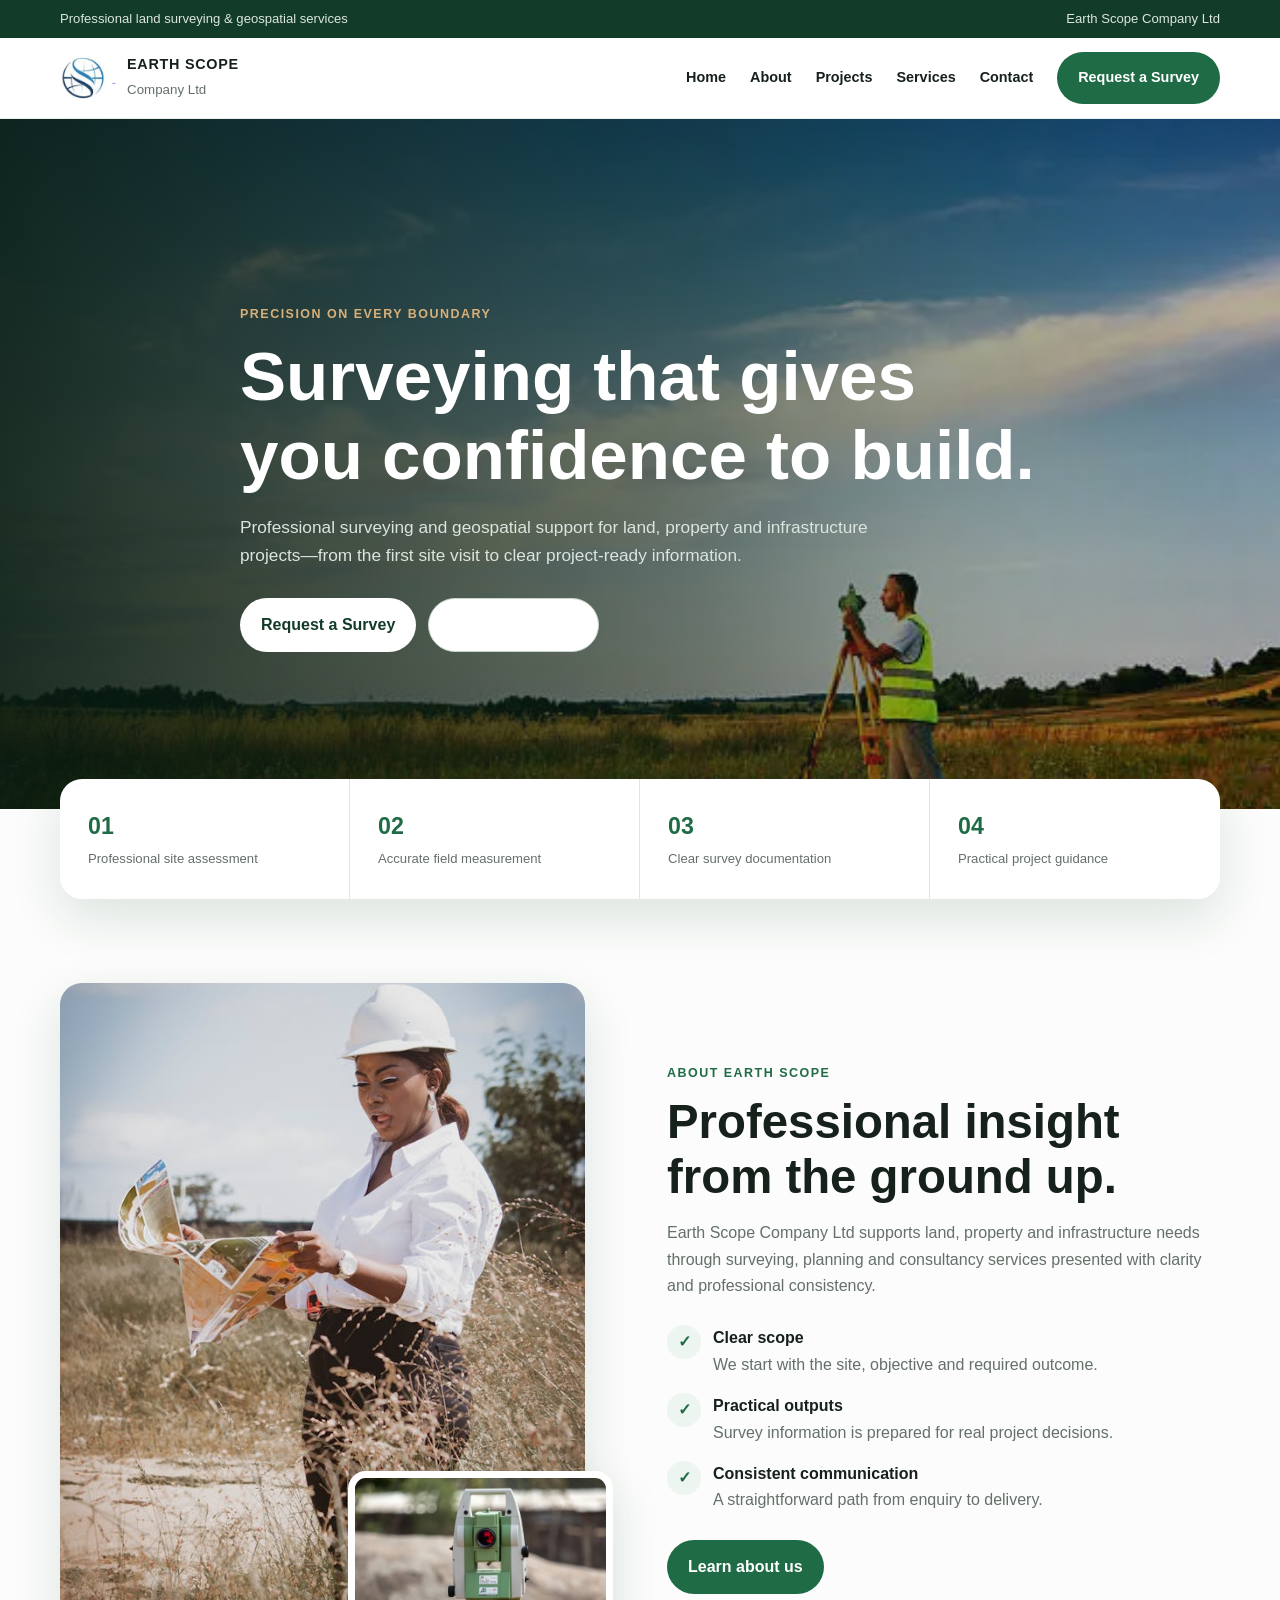
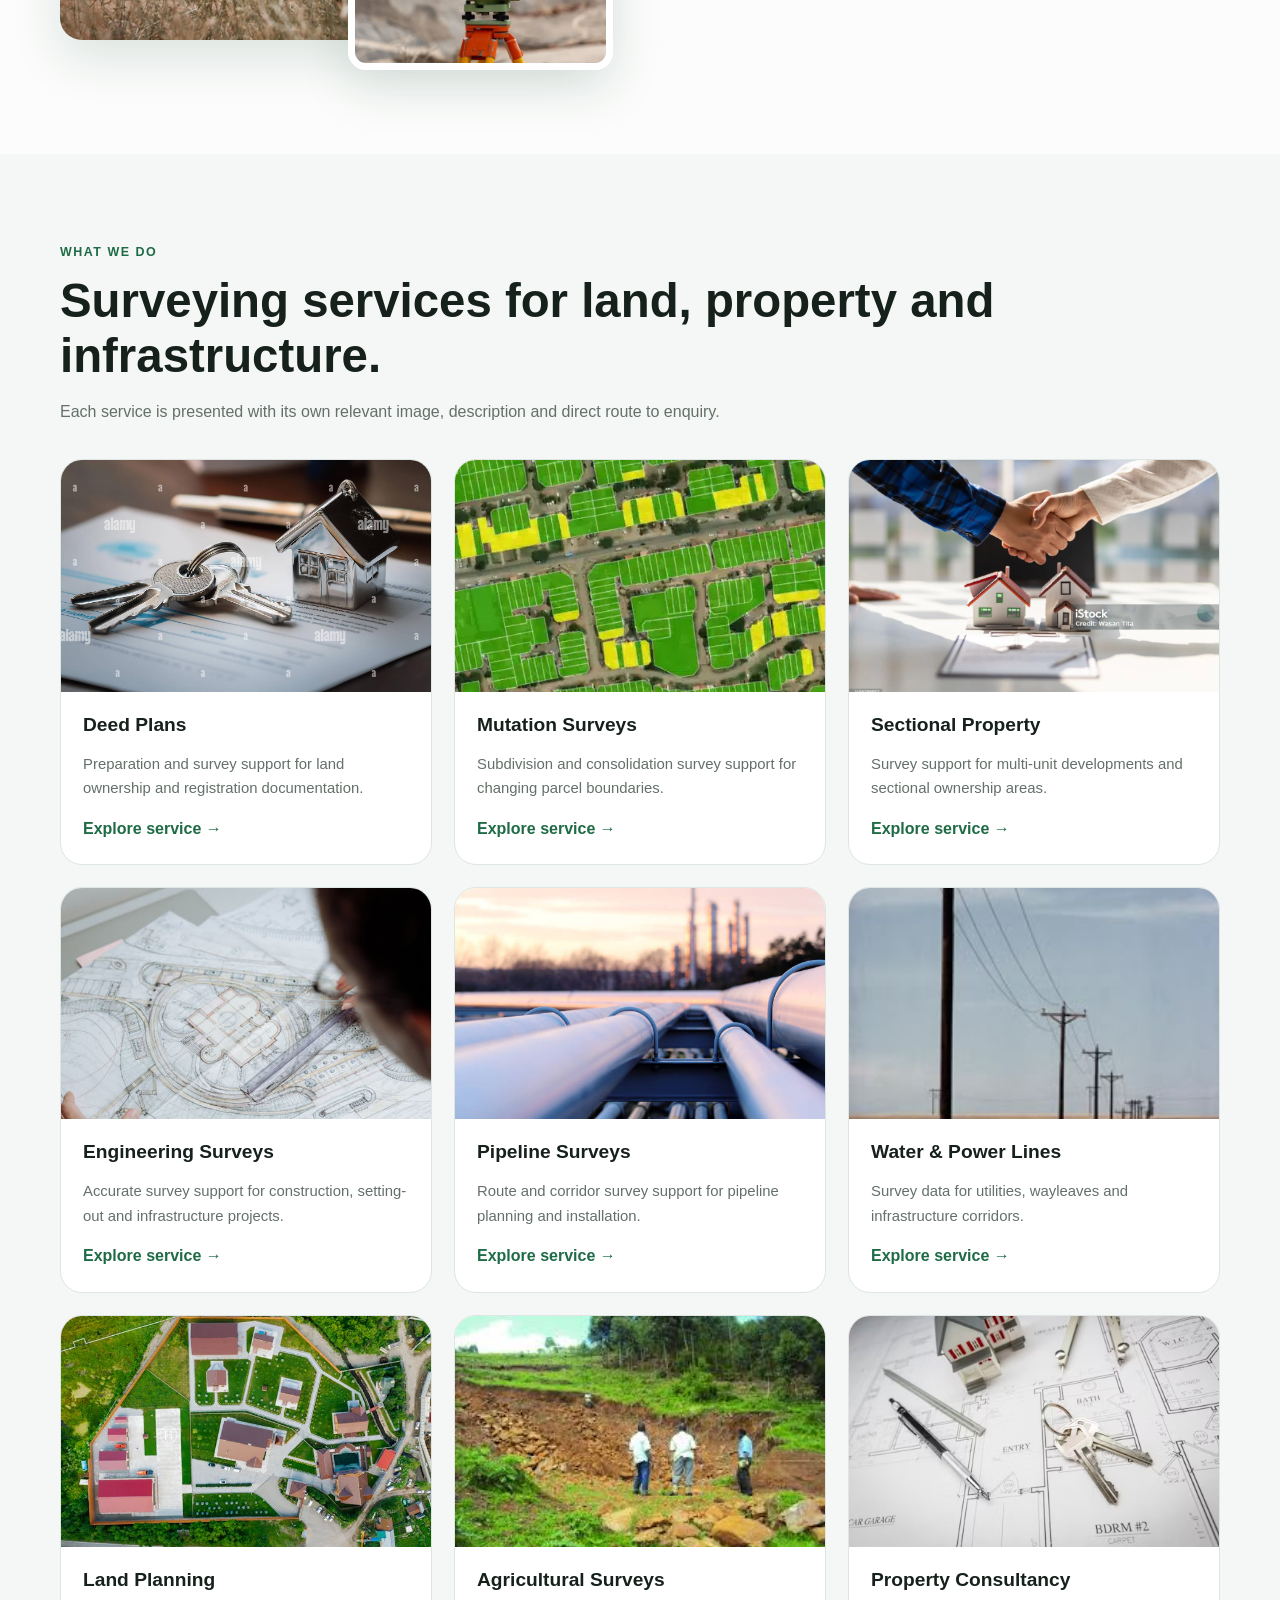
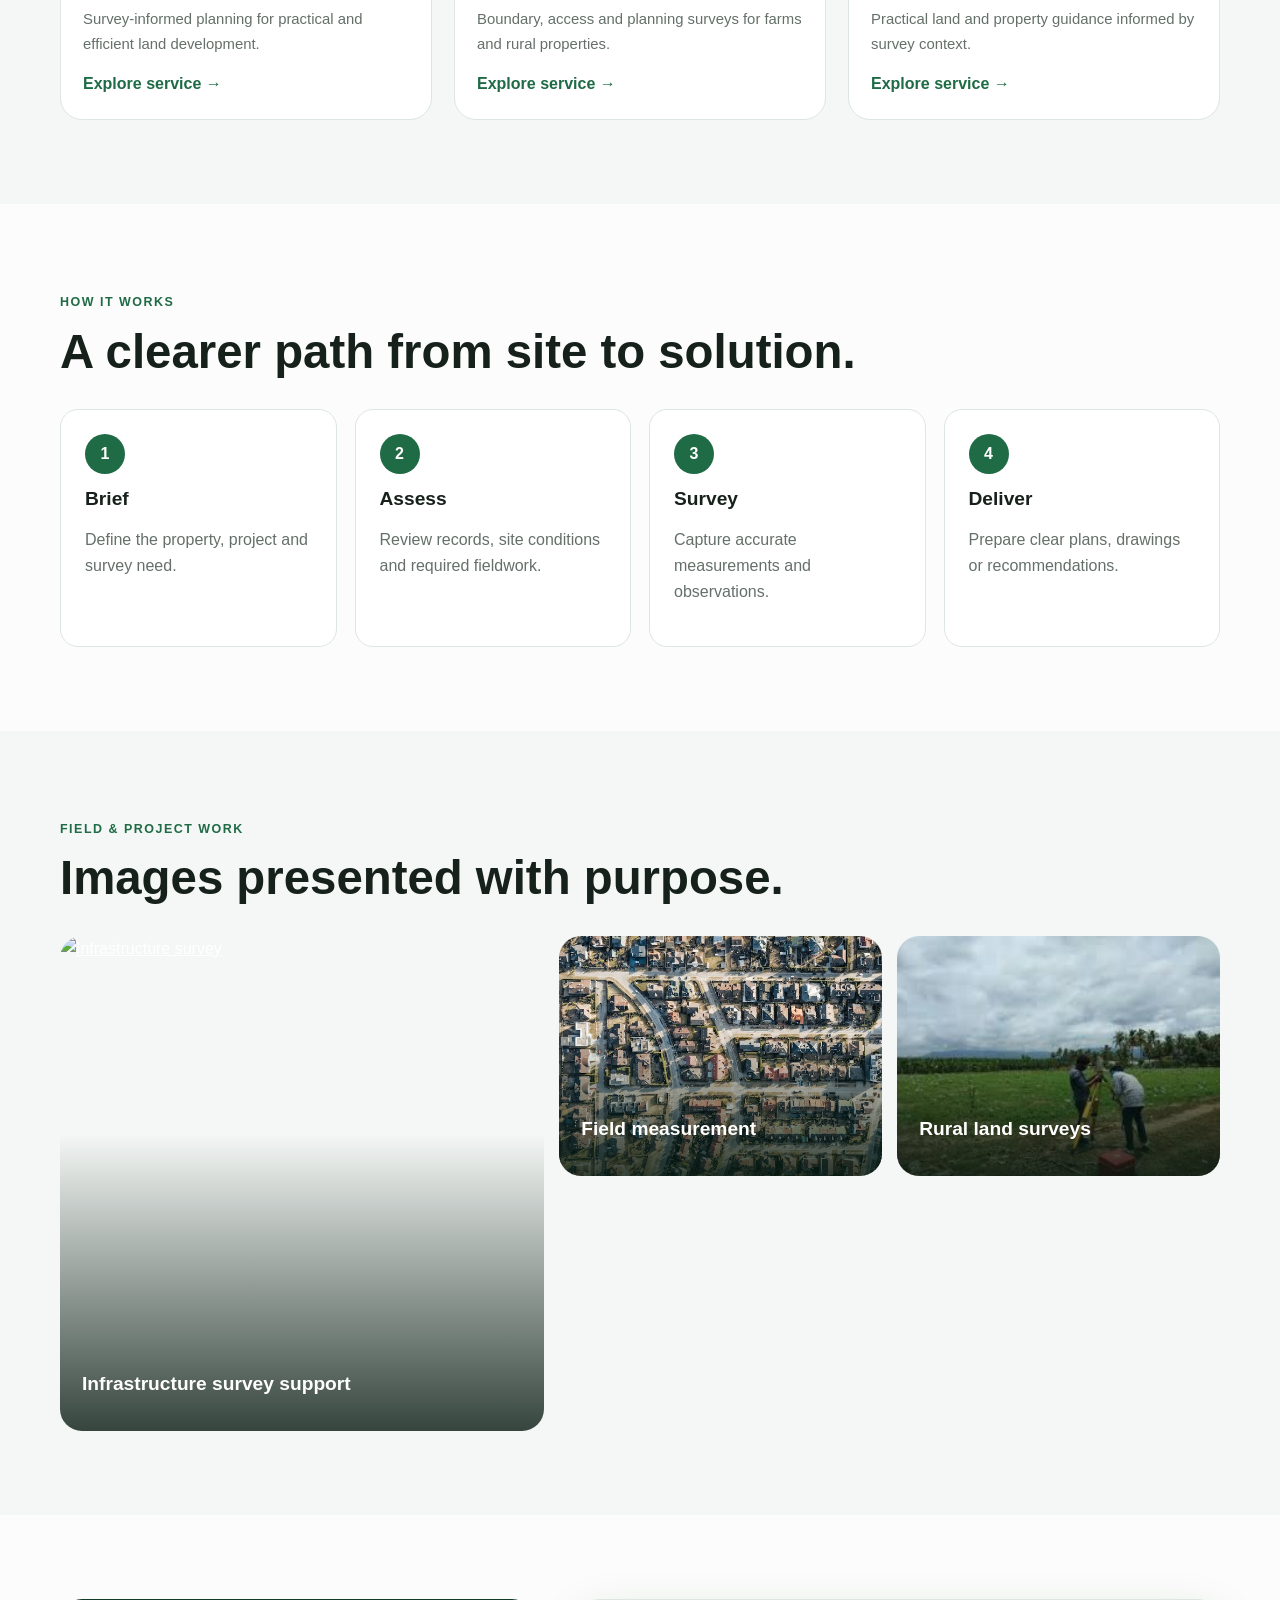
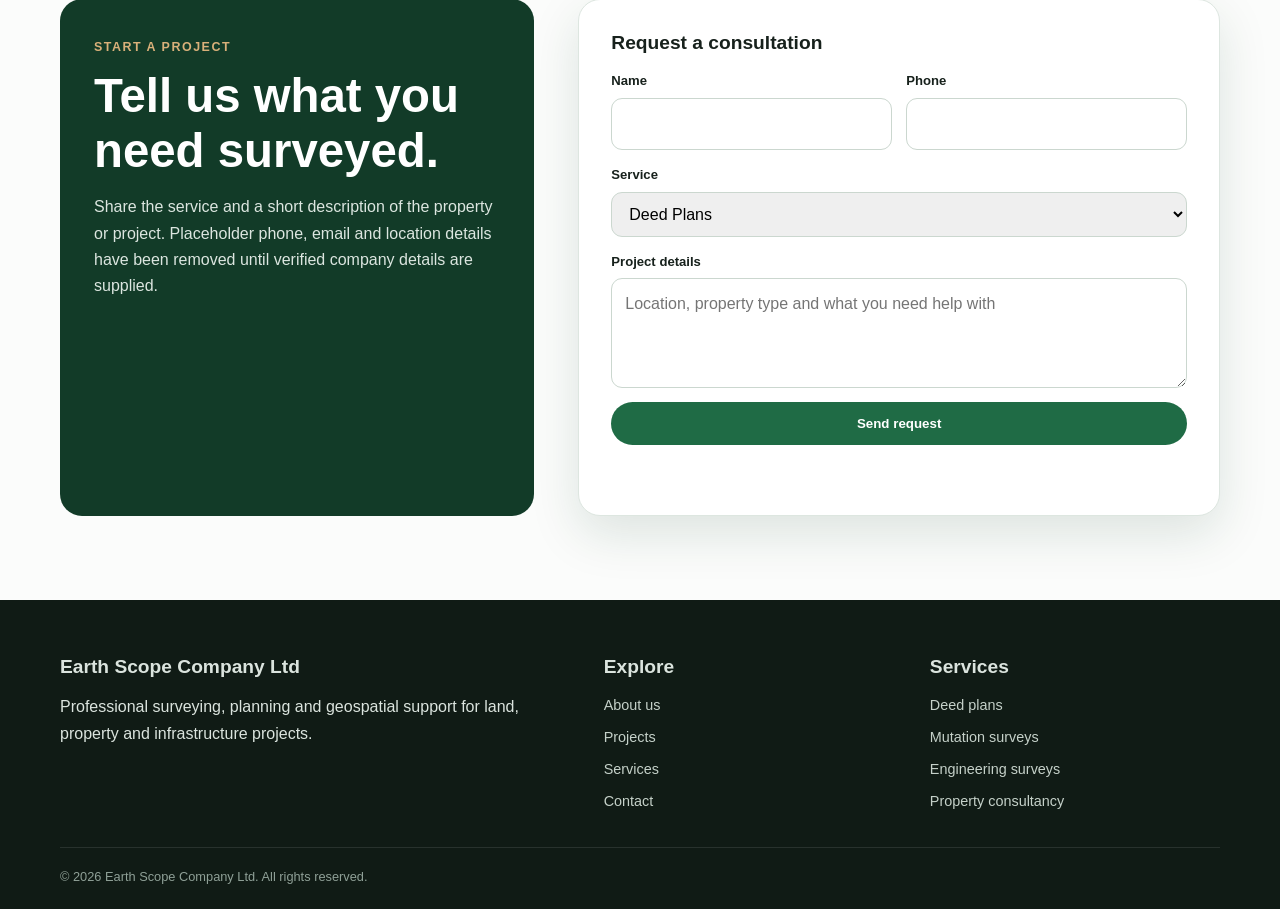
==== index.html @ acf62afa "feat: add professional Earth Scope homepage" ====
<!doctype html><html lang="en"><head><meta charset="utf-8"><meta name="viewport" content="width=device-width,initial-scale=1"><meta name="description" content="Earth Scope Company Ltd provides professional land surveying, engineering survey, planning and property consultancy services."><title>Earth Scope Company Ltd | Professional Surveying Services</title><link rel="stylesheet" href="styles.css"></head><body><div class="topbar"><div class="container"><span>Professional land surveying & geospatial services</span><span>Earth Scope Company Ltd</span></div></div><nav class="navbar"><div class="container nav-wrap"><a class="brand" href="index.html"><img src="Images/Screenshot from 2025-02-05 19-01-55.png" alt="Earth Scope Company Ltd logo"><span><strong>EARTH SCOPE</strong><small>Company Ltd</small></span></a><button class="menu-btn" aria-label="Open navigation">☰</button><div class="nav-links"><a href="index.html">Home</a><a href="about.html">About</a><a href="project.html">Projects</a><a href="#services">Services</a><a href="#contact">Contact</a><a class="btn btn-primary" href="#contact">Request a Survey</a></div></div></nav><header class="hero"><img src="Images/cool surv.webp" alt="Professional land surveying in the field"><div class="container hero-content"><span class="eyebrow" style="color:#d9b07a">Precision on every boundary</span><h1>Surveying that gives you confidence to build.</h1><p>Professional surveying and geospatial support for land, property and infrastructure projects—from the first site visit to clear project-ready information.</p><div class="hero-actions"><a class="btn btn-light" href="#contact">Request a Survey</a><a class="btn btn-outline" href="#services">Explore Services</a></div></div></header><div class="stats"><div class="container stats-grid"><div class="stat"><strong>01</strong><span>Professional site assessment</span></div><div class="stat"><strong>02</strong><span>Accurate field measurement</span></div><div class="stat"><strong>03</strong><span>Clear survey documentation</span></div><div class="stat"><strong>04</strong><span>Practical project guidance</span></div></div></div><section class="section"><div class="container grid-2"><div class="media-stack reveal"><img class="media-main" src="Images/surv.jpeg" alt="Survey work"><img class="media-inset" src="Images/beacon.webp" alt="Survey beacon"></div><div class="reveal"><span class="eyebrow">About Earth Scope</span><h2>Professional insight from the ground up.</h2><p class="muted">Earth Scope Company Ltd supports land, property and infrastructure needs through surveying, planning and consultancy services presented with clarity and professional consistency.</p><div class="feature-list"><div class="feature"><span class="mark">✓</span><div><strong>Clear scope</strong><br><span class="muted">We start with the site, objective and required outcome.</span></div></div><div class="feature"><span class="mark">✓</span><div><strong>Practical outputs</strong><br><span class="muted">Survey information is prepared for real project decisions.</span></div></div><div class="feature"><span class="mark">✓</span><div><strong>Consistent communication</strong><br><span class="muted">A straightforward path from enquiry to delivery.</span></div></div></div><a class="btn btn-primary" href="about.html">Learn about us</a></div></div></section><section id="services" class="section soft"><div class="container"><span class="eyebrow">What we do</span><h2>Surveying services for land, property and infrastructure.</h2><p class="muted">Each service is presented with its own relevant image, description and direct route to enquiry.</p><div class="cards" style="margin-top:34px"><article class="card reveal"><div class="card-media"><img loading="lazy" src="Images/close-up-depiction-of-ownership-and-control-featuring-elements-like-keys-property-deeds-and-ownership-documents-representing-authority-responsibili-2S3AX6K.jpg" alt="Deed Plans"></div><div class="card-body"><h3>Deed Plans</h3><p>Preparation and survey support for land ownership and registration documentation.</p><a class="card-link" href="deed.html">Explore service →</a></div></article><article class="card reveal"><div class="card-media"><img loading="lazy" src="Images/Mutation-Survey.webp" alt="Mutation Surveys"></div><div class="card-body"><h3>Mutation Surveys</h3><p>Subdivision and consolidation survey support for changing parcel boundaries.</p><a class="card-link" href="mut.html">Explore service →</a></div></article><article class="card reveal"><div class="card-media"><img loading="lazy" src="Images/prop.webp" alt="Sectional Property"></div><div class="card-body"><h3>Sectional Property</h3><p>Survey support for multi-unit developments and sectional ownership areas.</p><a class="card-link" href="sectionalprop.html">Explore service →</a></div></article><article class="card reveal"><div class="card-media"><img loading="lazy" src="Images/eng.jpeg" alt="Engineering Surveys"></div><div class="card-body"><h3>Engineering Surveys</h3><p>Accurate survey support for construction, setting-out and infrastructure projects.</p><a class="card-link" href="eng.html">Explore service →</a></div></article><article class="card reveal"><div class="card-media"><img loading="lazy" src="Images/pipe.jpg" alt="Pipeline Surveys"></div><div class="card-body"><h3>Pipeline Surveys</h3><p>Route and corridor survey support for pipeline planning and installation.</p><a class="card-link" href="pipe.html">Explore service →</a></div></article><article class="card reveal"><div class="card-media"><img loading="lazy" src="Images/powerline.jpg" alt="Water & Power Lines"></div><div class="card-body"><h3>Water & Power Lines</h3><p>Survey data for utilities, wayleaves and infrastructure corridors.</p><a class="card-link" href="waterpower.html">Explore service →</a></div></article><article class="card reveal"><div class="card-media"><img loading="lazy" src="Images/pexels-photo-8319061.jpeg" alt="Land Planning"></div><div class="card-body"><h3>Land Planning</h3><p>Survey-informed planning for practical and efficient land development.</p><a class="card-link" href="landplan.html">Explore service →</a></div></article><article class="card reveal"><div class="card-media"><img loading="lazy" src="Images/agri.jpeg" alt="Agricultural Surveys"></div><div class="card-body"><h3>Agricultural Surveys</h3><p>Boundary, access and planning surveys for farms and rural properties.</p><a class="card-link" href="agri.html">Explore service →</a></div></article><article class="card reveal"><div class="card-media"><img loading="lazy" src="Images/property.avif" alt="Property Consultancy"></div><div class="card-body"><h3>Property Consultancy</h3><p>Practical land and property guidance informed by survey context.</p><a class="card-link" href="landconsult.html">Explore service →</a></div></article></div></div></section><section class="section"><div class="container"><span class="eyebrow">How it works</span><h2>A clearer path from site to solution.</h2><div class="process" style="margin-top:30px"><div><span>1</span><h3>Brief</h3><p class="muted">Define the property, project and survey need.</p></div><div><span>2</span><h3>Assess</h3><p class="muted">Review records, site conditions and required fieldwork.</p></div><div><span>3</span><h3>Survey</h3><p class="muted">Capture accurate measurements and observations.</p></div><div><span>4</span><h3>Deliver</h3><p class="muted">Prepare clear plans, drawings or recommendations.</p></div></div></div></section><section class="section soft"><div class="container"><span class="eyebrow">Field & project work</span><h2>Images presented with purpose.</h2><div class="gallery-grid" style="margin-top:30px"><a class="gallery-tile" href="project.html"><img loading="lazy" src="Images/pexels-tomfisk-2464069.jpg" alt="Infrastructure survey"><div class="gallery-caption"><h3>Infrastructure survey support</h3></div></a><a class="gallery-tile" href="project.html"><img loading="lazy" src="Images/pexels-photo-7937294.jpeg" alt="Survey equipment"><div class="gallery-caption"><h3>Field measurement</h3></div></a><a class="gallery-tile" href="project.html"><img loading="lazy" src="Images/agri 3.jpeg" alt="Agricultural land"><div class="gallery-caption"><h3>Rural land surveys</h3></div></a></div></div></section><section id="contact" class="section"><div class="container contact-grid"><div class="contact-panel reveal"><span class="eyebrow" style="color:#d9b07a">Start a project</span><h2>Tell us what you need surveyed.</h2><p>Share the service and a short description of the property or project. Placeholder phone, email and location details have been removed until verified company details are supplied.</p></div><form id="quote-form" class="contact-form reveal"><h3>Request a consultation</h3><div class="form-grid"><div class="field"><label>Name</label><input required></div><div class="field"><label>Phone</label><input required></div><div class="field full"><label>Service</label><select><option>Deed Plans</option><option>Mutation Surveys</option><option>Sectional Property</option><option>Engineering Surveys</option><option>Pipeline Surveys</option><option>Water & Power Lines</option><option>Land Planning</option><option>Agricultural Surveys</option><option>Property Consultancy</option></select></div><div class="field full"><label>Project details</label><textarea placeholder="Location, property type and what you need help with"></textarea></div><div class="field full"><button class="btn btn-primary">Send request</button><p id="form-message" class="muted"></p></div></div></form></div></section><footer><div class="container"><div class="footer-grid"><div><h3>Earth Scope Company Ltd</h3><p>Professional surveying, planning and geospatial support for land, property and infrastructure projects.</p></div><div><h3>Explore</h3><div class="footer-links"><a href="about.html">About us</a><a href="project.html">Projects</a><a href="#services">Services</a><a href="#contact">Contact</a></div></div><div><h3>Services</h3><div class="footer-links"><a href="deed.html">Deed plans</a><a href="mut.html">Mutation surveys</a><a href="eng.html">Engineering surveys</a><a href="landconsult.html">Property consultancy</a></div></div></div><div class="footer-bottom">© 2026 Earth Scope Company Ltd. All rights reserved.</div></div></footer><script src="script.js"></script></body></html>
---- styles.css ----
:root{--ink:#17211c;--muted:#647069;--green:#1f6b45;--dark:#123b28;--soft:#edf5f0;--earth:#b7773d;--line:#dde6e0;--white:#fff;--shadow:0 18px 50px rgba(18,59,40,.13);--radius:22px}*{box-sizing:border-box}html{scroll-behavior:smooth}body{margin:0;font-family:Arial,Helvetica,sans-serif;color:var(--ink);background:#fbfcfb;line-height:1.65}img{max-width:100%;display:block}a{color:inherit}.container{width:min(1160px,92%);margin:auto}.section{padding:84px 0}.soft{background:#f4f7f5}.eyebrow{display:inline-block;color:var(--green);font-size:.78rem;font-weight:800;letter-spacing:.12em;text-transform:uppercase;margin-bottom:12px}h1,h2,h3{line-height:1.15;margin:0 0 16px}h1{font-size:clamp(2.8rem,5.4vw,5.2rem)}h2{font-size:clamp(2rem,3.7vw,3.5rem)}h3{font-size:1.2rem}.muted{color:var(--muted)}.topbar{background:var(--dark);color:#dbe7df;font-size:.82rem}.topbar .container{display:flex;justify-content:space-between;padding:8px 0}.navbar{position:sticky;top:0;z-index:20;background:rgba(255,255,255,.96);backdrop-filter:blur(10px);border-bottom:1px solid rgba(31,107,69,.1)}.nav-wrap{min-height:80px;display:flex;align-items:center;justify-content:space-between;gap:20px}.brand{display:flex;align-items:center;gap:11px;text-decoration:none}.brand img{width:56px;height:56px;border-radius:50%;object-fit:cover}.brand strong{display:block;font-size:.9rem;letter-spacing:.05em}.brand small{color:var(--muted)}.nav-links{display:flex;align-items:center;gap:24px}.nav-links a{text-decoration:none;font-weight:700;font-size:.9rem}.nav-links a:hover{color:var(--green)}.menu-btn{display:none;border:0;background:none;font-size:1.5rem}.btn{display:inline-flex;align-items:center;justify-content:center;border-radius:999px;padding:13px 20px;text-decoration:none;font-weight:800;border:1px solid transparent}.btn-primary{background:var(--green);color:#fff}.btn-light{background:#fff;color:var(--dark)}.btn-outline{border-color:#c8d5cd;background:#fff}.hero{min-height:690px;position:relative;display:grid;align-items:end;color:#fff;overflow:hidden}.hero>img{position:absolute;inset:0;width:100%;height:100%;object-fit:cover}.hero:after{content:"";position:absolute;inset:0;background:linear-gradient(90deg,rgba(7,28,18,.9),rgba(7,28,18,.56) 55%,rgba(7,28,18,.15))}.hero-content{position:relative;z-index:2;padding:105px 0 80px;max-width:800px}.hero p{font-size:1.08rem;color:#dbe5df;max-width:650px}.hero-actions{display:flex;gap:12px;flex-wrap:wrap;margin-top:28px}.stats{margin-top:-30px;position:relative;z-index:3}.stats-grid{display:grid;grid-template-columns:repeat(4,1fr);background:#fff;border-radius:var(--radius);box-shadow:var(--shadow);overflow:hidden}.stat{padding:28px;border-right:1px solid var(--line)}.stat:last-child{border:0}.stat strong{display:block;font-size:1.45rem;color:var(--green)}.stat span{font-size:.82rem;color:var(--muted)}.grid-2{display:grid;grid-template-columns:1fr 1fr;gap:54px;align-items:center}.media-stack{position:relative;padding:0 28px 30px 0}.media-main{width:100%;aspect-ratio:4/5;object-fit:cover;border-radius:var(--radius);box-shadow:var(--shadow)}.media-inset{position:absolute;right:0;bottom:0;width:48%;aspect-ratio:4/3;object-fit:cover;border:7px solid #fff;border-radius:18px;box-shadow:var(--shadow)}.feature-list{display:grid;gap:15px;margin:26px 0}.feature{display:flex;gap:12px}.mark{width:34px;height:34px;border-radius:50%;display:grid;place-items:center;background:var(--soft);color:var(--green);font-weight:900;flex:0 0 auto}.cards{display:grid;grid-template-columns:repeat(3,1fr);gap:22px}.card{background:#fff;border:1px solid var(--line);border-radius:var(--radius);overflow:hidden;transition:.25s}.card:hover{transform:translateY(-6px);box-shadow:var(--shadow)}.card-media{overflow:hidden}.card-media img{width:100%;aspect-ratio:16/10;object-fit:cover;transition:.45s}.card:hover img{transform:scale(1.04)}.card-body{padding:22px}.card-body p{color:var(--muted);font-size:.93rem}.card-link{color:var(--green);font-weight:800;text-decoration:none}.process{display:grid;grid-template-columns:repeat(4,1fr);gap:18px}.process>div{padding:24px;border:1px solid var(--line);border-radius:18px;background:#fff}.process span{width:40px;height:40px;border-radius:50%;display:grid;place-items:center;background:var(--green);color:white;font-weight:800;margin-bottom:14px}.gallery-grid{display:grid;grid-template-columns:1.2fr .8fr .8fr;grid-auto-rows:240px;gap:15px}.gallery-tile{position:relative;overflow:hidden;border-radius:var(--radius);color:white}.gallery-tile:first-child{grid-row:span 2}.gallery-tile img{width:100%;height:100%;object-fit:cover;transition:.45s}.gallery-tile:hover img{transform:scale(1.05)}.gallery-tile:after{content:"";position:absolute;inset:0;background:linear-gradient(0deg,rgba(6,25,16,.8),transparent 60%)}.gallery-caption{position:absolute;z-index:2;left:22px;bottom:20px;right:20px}.cta{background:linear-gradient(120deg,var(--dark),var(--green));color:#fff;border-radius:28px;padding:44px;display:flex;justify-content:space-between;align-items:center;gap:26px}.page-hero{padding:100px 0 75px;background:linear-gradient(120deg,var(--dark),var(--green));color:#fff}.page-hero p{max-width:700px;color:#dbe6df}.service-layout{display:grid;grid-template-columns:1fr 1fr;gap:50px;align-items:center}.service-layout img{width:100%;aspect-ratio:4/3;object-fit:cover;border-radius:var(--radius);box-shadow:var(--shadow)}.pills{display:flex;flex-wrap:wrap;gap:9px;margin:22px 0}.pill{background:var(--soft);color:var(--dark);padding:8px 12px;border-radius:999px;font-size:.8rem;font-weight:800}.details{display:grid;grid-template-columns:repeat(3,1fr);gap:18px}.detail{padding:24px;background:#fff;border:1px solid var(--line);border-radius:18px}.projects{display:grid;grid-template-columns:repeat(3,1fr);gap:22px}.contact-grid{display:grid;grid-template-columns:.85fr 1.15fr;gap:44px}.contact-panel{background:var(--dark);color:#fff;padding:34px;border-radius:var(--radius)}.contact-panel p{color:#dce6e0}.contact-form{background:#fff;padding:32px;border:1px solid var(--line);border-radius:var(--radius);box-shadow:var(--shadow)}.form-grid{display:grid;grid-template-columns:1fr 1fr;gap:14px}.field{display:grid;gap:6px}.field.full{grid-column:1/-1}.field label{font-size:.82rem;font-weight:800}.field input,.field select,.field textarea{padding:12px 13px;border:1px solid #cbd7cf;border-radius:11px;font:inherit}.field textarea{min-height:110px}footer{background:#101b15;color:#dbe4de;padding:56px 0 22px}.footer-grid{display:grid;grid-template-columns:1.4fr .8fr .8fr;gap:36px}.footer-links{display:grid;gap:8px}.footer-links a{text-decoration:none;color:#c5d1c9;font-size:.9rem}.footer-bottom{border-top:1px solid rgba(255,255,255,.1);margin-top:34px;padding-top:18px;font-size:.8rem;color:#8fa097}.reveal{opacity:0;transform:translateY(18px);transition:.55s}.reveal.visible{opacity:1;transform:none}@media(max-width:920px){.nav-links{display:none;position:absolute;top:80px;left:4%;right:4%;background:#fff;padding:22px;border-radius:18px;box-shadow:var(--shadow);flex-direction:column;align-items:flex-start}.nav-links.open{display:flex}.menu-btn{display:block}.grid-2,.service-layout,.contact-grid{grid-template-columns:1fr}.cards,.projects{grid-template-columns:repeat(2,1fr)}.process{grid-template-columns:repeat(2,1fr)}.stats-grid{grid-template-columns:repeat(2,1fr)}.gallery-grid{grid-template-columns:1fr 1fr}.gallery-tile:first-child{grid-row:auto;grid-column:span 2}.details{grid-template-columns:1fr 1fr}}@media(max-width:620px){.topbar{display:none}.section{padding:64px 0}.hero{min-height:610px}.hero-content{padding:78px 0 58px}.stats{margin-top:0}.stats-grid,.cards,.projects,.process,.details,.footer-grid,.form-grid{grid-template-columns:1fr}.gallery-grid{grid-template-columns:1fr;grid-auto-rows:220px}.gallery-tile:first-child{grid-column:auto}.cta{padding:30px;flex-direction:column;align-items:flex-start}.brand small{display:none}.field.full{grid-column:auto}}
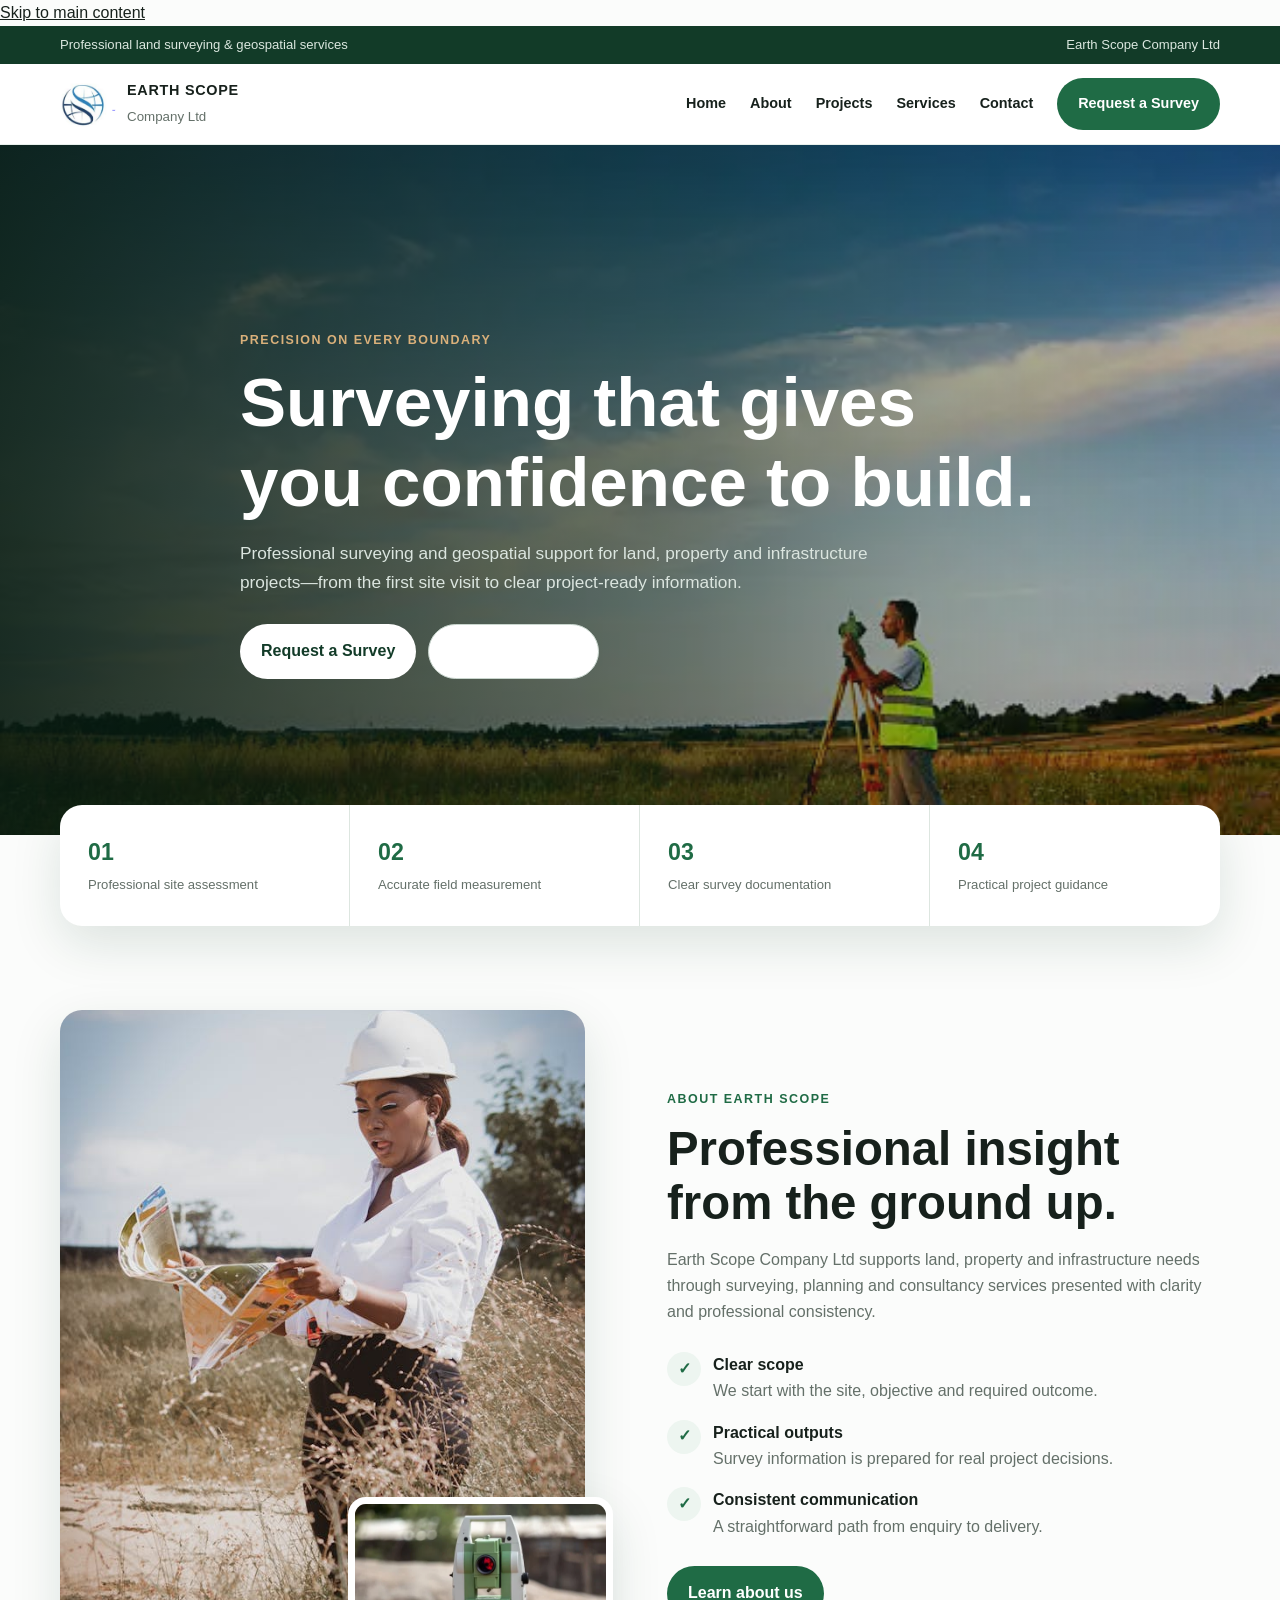
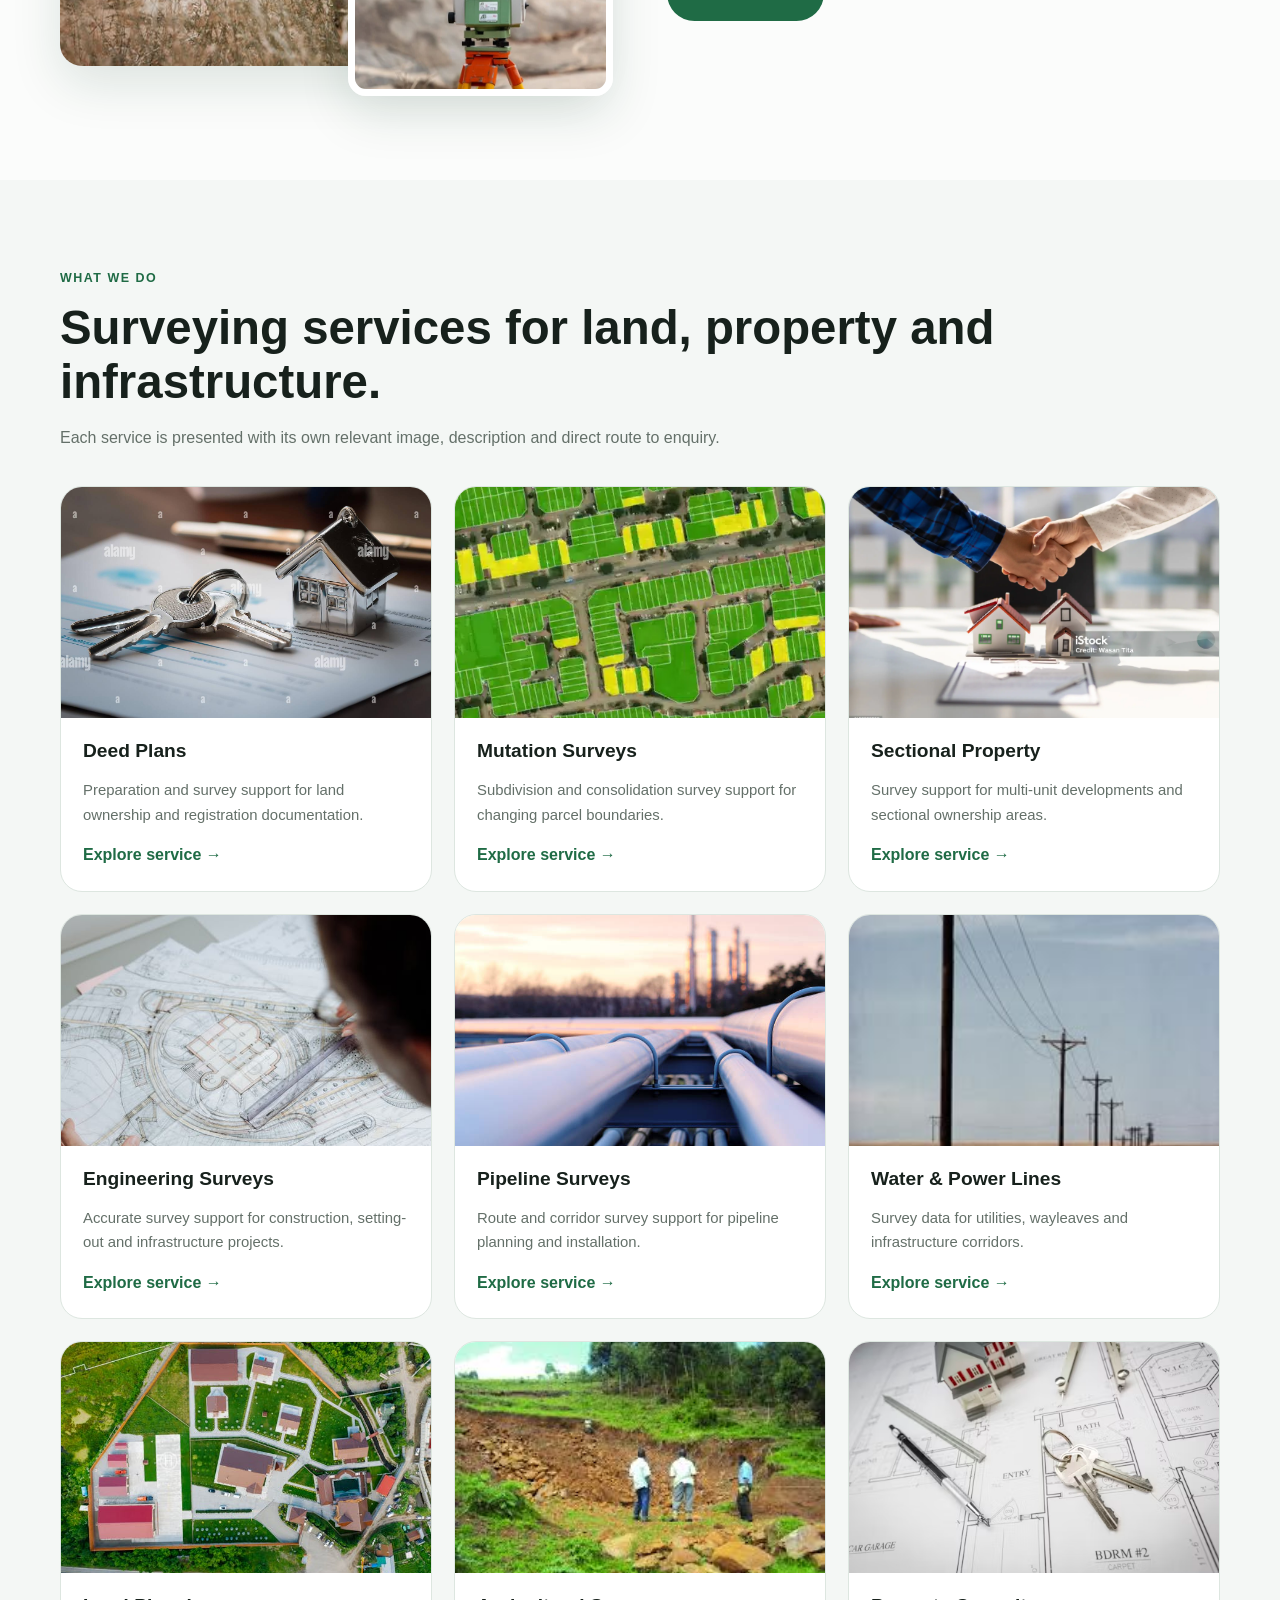
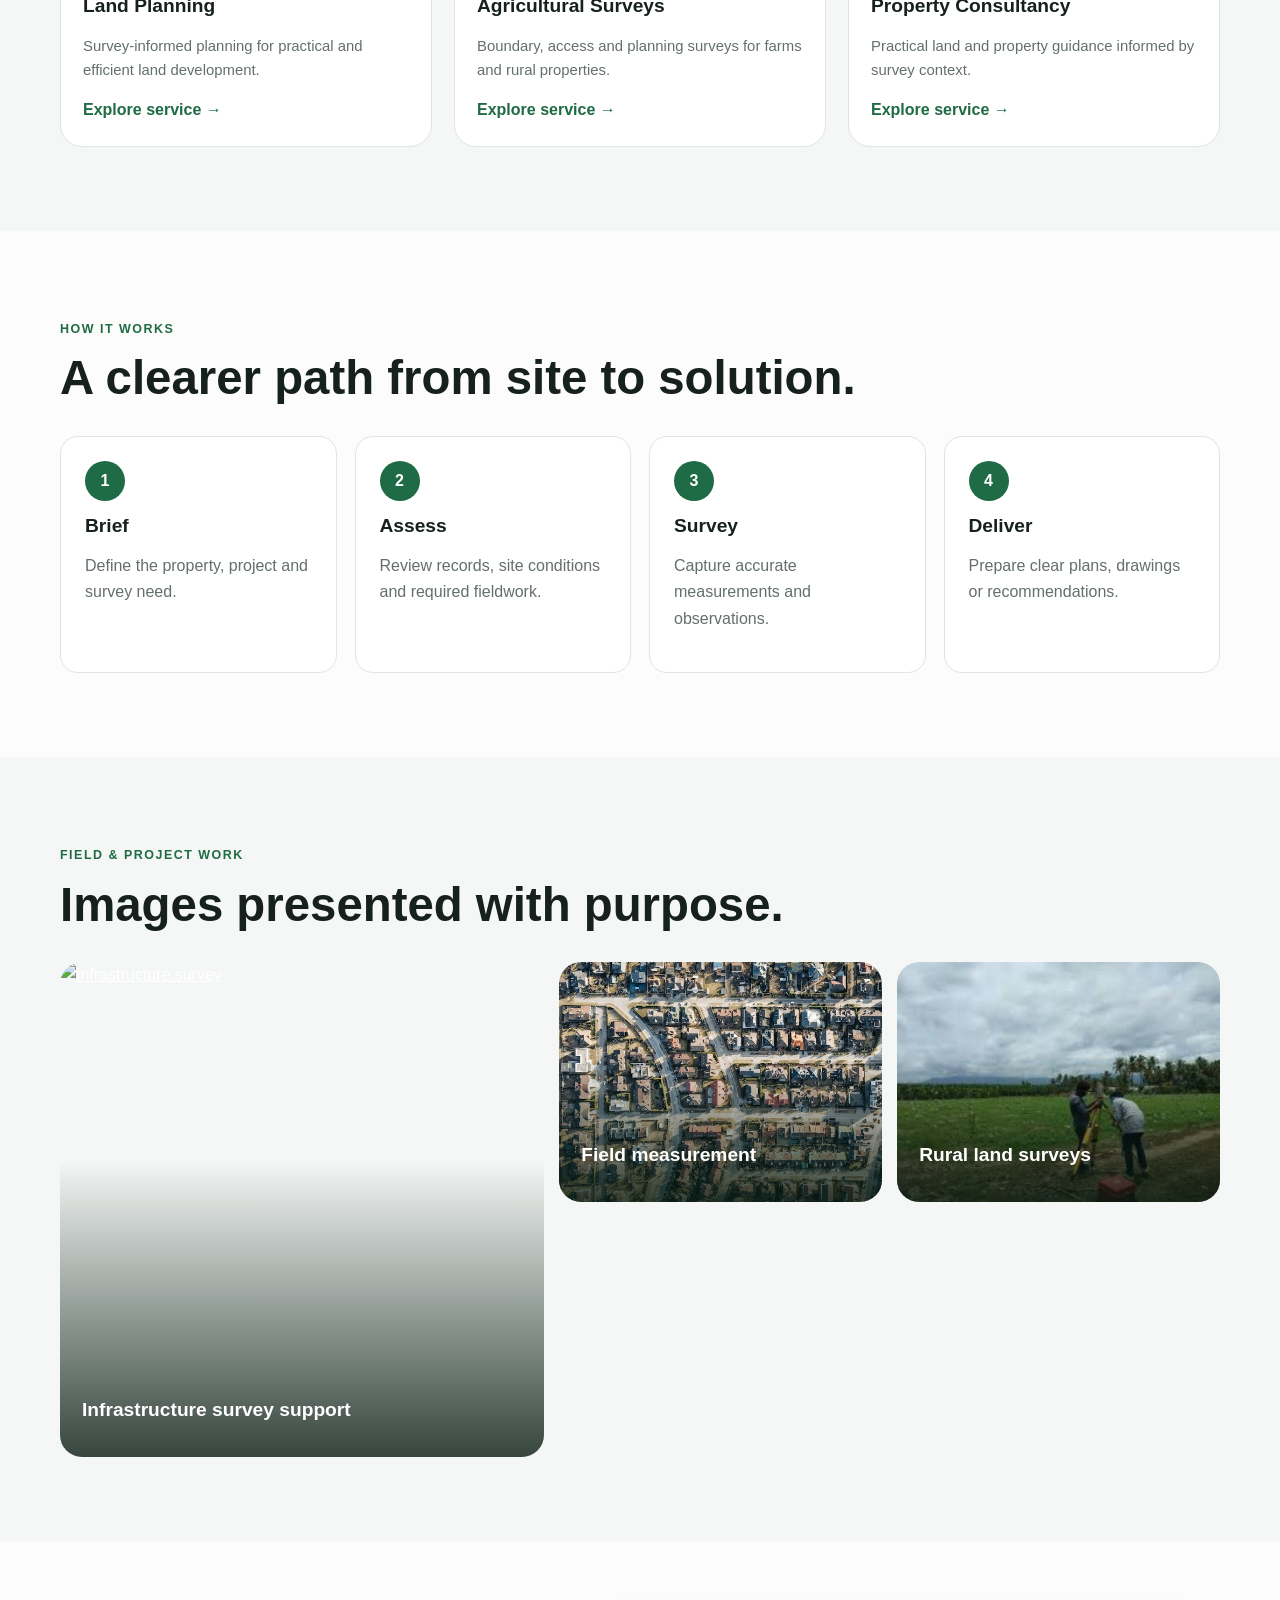
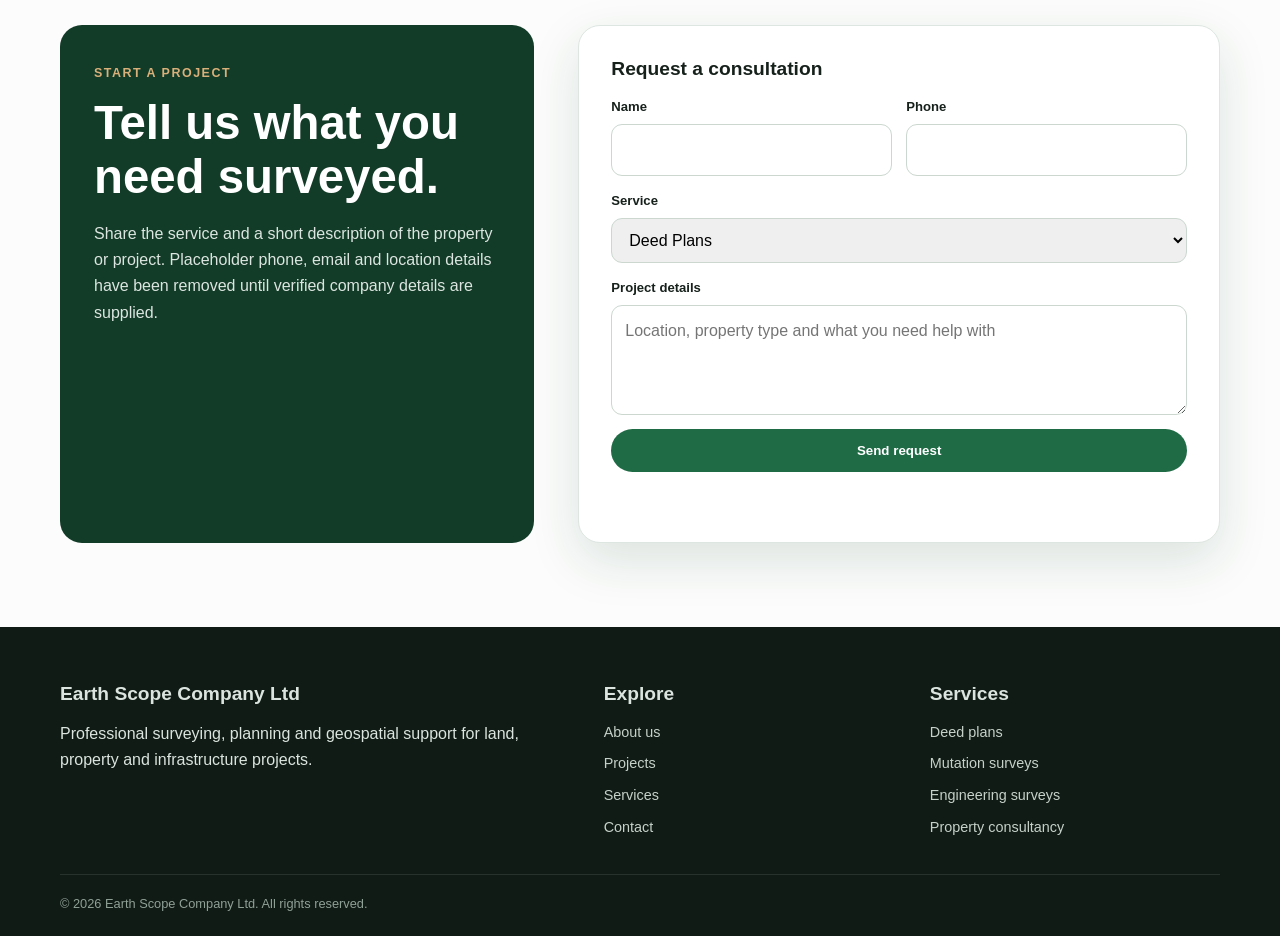
==== commit 6edf1fe6: "chore: improve SEO accessibility and image loading on index.html" ====
--- a/index.html
+++ b/index.html
@@ -1 +1 @@
-<!doctype html><html lang="en"><head><meta charset="utf-8"><meta name="viewport" content="width=device-width,initial-scale=1"><meta name="description" content="Earth Scope Company Ltd provides professional land surveying, engineering survey, planning and property consultancy services."><title>Earth Scope Company Ltd | Professional Surveying Services</title><link rel="stylesheet" href="styles.css"></head><body><div class="topbar"><div class="container"><span>Professional land surveying & geospatial services</span><span>Earth Scope Company Ltd</span></div></div><nav class="navbar"><div class="container nav-wrap"><a class="brand" href="index.html"><img src="Images/Screenshot from 2025-02-05 19-01-55.png" alt="Earth Scope Company Ltd logo"><span><strong>EARTH SCOPE</strong><small>Company Ltd</small></span></a><button class="menu-btn" aria-label="Open navigation">☰</button><div class="nav-links"><a href="index.html">Home</a><a href="about.html">About</a><a href="project.html">Projects</a><a href="#services">Services</a><a href="#contact">Contact</a><a class="btn btn-primary" href="#contact">Request a Survey</a></div></div></nav><header class="hero"><img src="Images/cool surv.webp" alt="Professional land surveying in the field"><div class="container hero-content"><span class="eyebrow" style="color:#d9b07a">Precision on every boundary</span><h1>Surveying that gives you confidence to build.</h1><p>Professional surveying and geospatial support for land, property and infrastructure projects—from the first site visit to clear project-ready information.</p><div class="hero-actions"><a class="btn btn-light" href="#contact">Request a Survey</a><a class="btn btn-outline" href="#services">Explore Services</a></div></div></header><div class="stats"><div class="container stats-grid"><div class="stat"><strong>01</strong><span>Professional site assessment</span></div><div class="stat"><strong>02</strong><span>Accurate field measurement</span></div><div class="stat"><strong>03</strong><span>Clear survey documentation</span></div><div class="stat"><strong>04</strong><span>Practical project guidance</span></div></div></div><section class="section"><div class="container grid-2"><div class="media-stack reveal"><img class="media-main" src="Images/surv.jpeg" alt="Survey work"><img class="media-inset" src="Images/beacon.webp" alt="Survey beacon"></div><div class="reveal"><span class="eyebrow">About Earth Scope</span><h2>Professional insight from the ground up.</h2><p class="muted">Earth Scope Company Ltd supports land, property and infrastructure needs through surveying, planning and consultancy services presented with clarity and professional consistency.</p><div class="feature-list"><div class="feature"><span class="mark">✓</span><div><strong>Clear scope</strong><br><span class="muted">We start with the site, objective and required outcome.</span></div></div><div class="feature"><span class="mark">✓</span><div><strong>Practical outputs</strong><br><span class="muted">Survey information is prepared for real project decisions.</span></div></div><div class="feature"><span class="mark">✓</span><div><strong>Consistent communication</strong><br><span class="muted">A straightforward path from enquiry to delivery.</span></div></div></div><a class="btn btn-primary" href="about.html">Learn about us</a></div></div></section><section id="services" class="section soft"><div class="container"><span class="eyebrow">What we do</span><h2>Surveying services for land, property and infrastructure.</h2><p class="muted">Each service is presented with its own relevant image, description and direct route to enquiry.</p><div class="cards" style="margin-top:34px"><article class="card reveal"><div class="card-media"><img loading="lazy" src="Images/close-up-depiction-of-ownership-and-control-featuring-elements-like-keys-property-deeds-and-ownership-documents-representing-authority-responsibili-2S3AX6K.jpg" alt="Deed Plans"></div><div class="card-body"><h3>Deed Plans</h3><p>Preparation and survey support for land ownership and registration documentation.</p><a class="card-link" href="deed.html">Explore service →</a></div></article><article class="card reveal"><div class="card-media"><img loading="lazy" src="Images/Mutation-Survey.webp" alt="Mutation Surveys"></div><div class="card-body"><h3>Mutation Surveys</h3><p>Subdivision and consolidation survey support for changing parcel boundaries.</p><a class="card-link" href="mut.html">Explore service →</a></div></article><article class="card reveal"><div class="card-media"><img loading="lazy" src="Images/prop.webp" alt="Sectional Property"></div><div class="card-body"><h3>Sectional Property</h3><p>Survey support for multi-unit developments and sectional ownership areas.</p><a class="card-link" href="sectionalprop.html">Explore service →</a></div></article><article class="card reveal"><div class="card-media"><img loading="lazy" src="Images/eng.jpeg" alt="Engineering Surveys"></div><div class="card-body"><h3>Engineering Surveys</h3><p>Accurate survey support for construction, setting-out and infrastructure projects.</p><a class="card-link" href="eng.html">Explore service →</a></div></article><article class="card reveal"><div class="card-media"><img loading="lazy" src="Images/pipe.jpg" alt="Pipeline Surveys"></div><div class="card-body"><h3>Pipeline Surveys</h3><p>Route and corridor survey support for pipeline planning and installation.</p><a class="card-link" href="pipe.html">Explore service →</a></div></article><article class="card reveal"><div class="card-media"><img loading="lazy" src="Images/powerline.jpg" alt="Water & Power Lines"></div><div class="card-body"><h3>Water & Power Lines</h3><p>Survey data for utilities, wayleaves and infrastructure corridors.</p><a class="card-link" href="waterpower.html">Explore service →</a></div></article><article class="card reveal"><div class="card-media"><img loading="lazy" src="Images/pexels-photo-8319061.jpeg" alt="Land Planning"></div><div class="card-body"><h3>Land Planning</h3><p>Survey-informed planning for practical and efficient land development.</p><a class="card-link" href="landplan.html">Explore service →</a></div></article><article class="card reveal"><div class="card-media"><img loading="lazy" src="Images/agri.jpeg" alt="Agricultural Surveys"></div><div class="card-body"><h3>Agricultural Surveys</h3><p>Boundary, access and planning surveys for farms and rural properties.</p><a class="card-link" href="agri.html">Explore service →</a></div></article><article class="card reveal"><div class="card-media"><img loading="lazy" src="Images/property.avif" alt="Property Consultancy"></div><div class="card-body"><h3>Property Consultancy</h3><p>Practical land and property guidance informed by survey context.</p><a class="card-link" href="landconsult.html">Explore service →</a></div></article></div></div></section><section class="section"><div class="container"><span class="eyebrow">How it works</span><h2>A clearer path from site to solution.</h2><div class="process" style="margin-top:30px"><div><span>1</span><h3>Brief</h3><p class="muted">Define the property, project and survey need.</p></div><div><span>2</span><h3>Assess</h3><p class="muted">Review records, site conditions and required fieldwork.</p></div><div><span>3</span><h3>Survey</h3><p class="muted">Capture accurate measurements and observations.</p></div><div><span>4</span><h3>Deliver</h3><p class="muted">Prepare clear plans, drawings or recommendations.</p></div></div></div></section><section class="section soft"><div class="container"><span class="eyebrow">Field & project work</span><h2>Images presented with purpose.</h2><div class="gallery-grid" style="margin-top:30px"><a class="gallery-tile" href="project.html"><img loading="lazy" src="Images/pexels-tomfisk-2464069.jpg" alt="Infrastructure survey"><div class="gallery-caption"><h3>Infrastructure survey support</h3></div></a><a class="gallery-tile" href="project.html"><img loading="lazy" src="Images/pexels-photo-7937294.jpeg" alt="Survey equipment"><div class="gallery-caption"><h3>Field measurement</h3></div></a><a class="gallery-tile" href="project.html"><img loading="lazy" src="Images/agri 3.jpeg" alt="Agricultural land"><div class="gallery-caption"><h3>Rural land surveys</h3></div></a></div></div></section><section id="contact" class="section"><div class="container contact-grid"><div class="contact-panel reveal"><span class="eyebrow" style="color:#d9b07a">Start a project</span><h2>Tell us what you need surveyed.</h2><p>Share the service and a short description of the property or project. Placeholder phone, email and location details have been removed until verified company details are supplied.</p></div><form id="quote-form" class="contact-form reveal"><h3>Request a consultation</h3><div class="form-grid"><div class="field"><label>Name</label><input required></div><div class="field"><label>Phone</label><input required></div><div class="field full"><label>Service</label><select><option>Deed Plans</option><option>Mutation Surveys</option><option>Sectional Property</option><option>Engineering Surveys</option><option>Pipeline Surveys</option><option>Water & Power Lines</option><option>Land Planning</option><option>Agricultural Surveys</option><option>Property Consultancy</option></select></div><div class="field full"><label>Project details</label><textarea placeholder="Location, property type and what you need help with"></textarea></div><div class="field full"><button class="btn btn-primary">Send request</button><p id="form-message" class="muted"></p></div></div></form></div></section><footer><div class="container"><div class="footer-grid"><div><h3>Earth Scope Company Ltd</h3><p>Professional surveying, planning and geospatial support for land, property and infrastructure projects.</p></div><div><h3>Explore</h3><div class="footer-links"><a href="about.html">About us</a><a href="project.html">Projects</a><a href="#services">Services</a><a href="#contact">Contact</a></div></div><div><h3>Services</h3><div class="footer-links"><a href="deed.html">Deed plans</a><a href="mut.html">Mutation surveys</a><a href="eng.html">Engineering surveys</a><a href="landconsult.html">Property consultancy</a></div></div></div><div class="footer-bottom">© 2026 Earth Scope Company Ltd. All rights reserved.</div></div></footer><script src="script.js"></script></body></html>+<!doctype html><html lang="en"><head><meta charset="utf-8"><meta name="viewport" content="width=device-width,initial-scale=1"><meta name="description" content="Earth Scope Company Ltd provides professional land surveying, engineering survey, planning and property consultancy services."><title>Earth Scope Company Ltd | Professional Surveying Services</title><link rel="stylesheet" href="styles.css"><meta name="theme-color" content="#123b28"><link rel="icon" href="Images/Screenshot from 2025-02-05 19-01-55.png" type="image/png"></head><body><a class="skip-link" href="#main-content">Skip to main content</a><div class="topbar"><div class="container"><span>Professional land surveying & geospatial services</span><span>Earth Scope Company Ltd</span></div></div><nav class="navbar"><div class="container nav-wrap"><a class="brand" href="index.html"><img src="Images/Screenshot from 2025-02-05 19-01-55.png" alt="Earth Scope Company Ltd logo"><span><strong>EARTH SCOPE</strong><small>Company Ltd</small></span></a><button class="menu-btn" aria-label="Open navigation">☰</button><div class="nav-links"><a href="index.html">Home</a><a href="about.html">About</a><a href="project.html">Projects</a><a href="#services">Services</a><a href="#contact">Contact</a><a class="btn btn-primary" href="#contact">Request a Survey</a></div></div></nav><header class="hero"><img fetchpriority="high" src="Images/cool surv.webp" alt="Professional land surveying in the field"><div class="container hero-content"><span class="eyebrow" style="color:#d9b07a">Precision on every boundary</span><h1>Surveying that gives you confidence to build.</h1><p>Professional surveying and geospatial support for land, property and infrastructure projects—from the first site visit to clear project-ready information.</p><div class="hero-actions"><a class="btn btn-light" href="#contact">Request a Survey</a><a class="btn btn-outline" href="#services">Explore Services</a></div></div></header><div class="stats"><div class="container stats-grid"><div class="stat"><strong>01</strong><span>Professional site assessment</span></div><div class="stat"><strong>02</strong><span>Accurate field measurement</span></div><div class="stat"><strong>03</strong><span>Clear survey documentation</span></div><div class="stat"><strong>04</strong><span>Practical project guidance</span></div></div></div><main id="main-content"><section class="section"><div class="container grid-2"><div class="media-stack reveal"><img loading="lazy" class="media-main" src="Images/surv.jpeg" alt="Survey work"><img loading="lazy" class="media-inset" src="Images/beacon.webp" alt="Survey beacon"></div><div class="reveal"><span class="eyebrow">About Earth Scope</span><h2>Professional insight from the ground up.</h2><p class="muted">Earth Scope Company Ltd supports land, property and infrastructure needs through surveying, planning and consultancy services presented with clarity and professional consistency.</p><div class="feature-list"><div class="feature"><span class="mark">✓</span><div><strong>Clear scope</strong><br><span class="muted">We start with the site, objective and required outcome.</span></div></div><div class="feature"><span class="mark">✓</span><div><strong>Practical outputs</strong><br><span class="muted">Survey information is prepared for real project decisions.</span></div></div><div class="feature"><span class="mark">✓</span><div><strong>Consistent communication</strong><br><span class="muted">A straightforward path from enquiry to delivery.</span></div></div></div><a class="btn btn-primary" href="about.html">Learn about us</a></div></div></section><section id="services" class="section soft"><div class="container"><span class="eyebrow">What we do</span><h2>Surveying services for land, property and infrastructure.</h2><p class="muted">Each service is presented with its own relevant image, description and direct route to enquiry.</p><div class="cards" style="margin-top:34px"><article class="card reveal"><div class="card-media"><img loading="lazy" src="Images/close-up-depiction-of-ownership-and-control-featuring-elements-like-keys-property-deeds-and-ownership-documents-representing-authority-responsibili-2S3AX6K.jpg" alt="Deed Plans"></div><div class="card-body"><h3>Deed Plans</h3><p>Preparation and survey support for land ownership and registration documentation.</p><a class="card-link" href="deed.html">Explore service →</a></div></article><article class="card reveal"><div class="card-media"><img loading="lazy" src="Images/Mutation-Survey.webp" alt="Mutation Surveys"></div><div class="card-body"><h3>Mutation Surveys</h3><p>Subdivision and consolidation survey support for changing parcel boundaries.</p><a class="card-link" href="mut.html">Explore service →</a></div></article><article class="card reveal"><div class="card-media"><img loading="lazy" src="Images/prop.webp" alt="Sectional Property"></div><div class="card-body"><h3>Sectional Property</h3><p>Survey support for multi-unit developments and sectional ownership areas.</p><a class="card-link" href="sectionalprop.html">Explore service →</a></div></article><article class="card reveal"><div class="card-media"><img loading="lazy" src="Images/eng.jpeg" alt="Engineering Surveys"></div><div class="card-body"><h3>Engineering Surveys</h3><p>Accurate survey support for construction, setting-out and infrastructure projects.</p><a class="card-link" href="eng.html">Explore service →</a></div></article><article class="card reveal"><div class="card-media"><img loading="lazy" src="Images/pipe.jpg" alt="Pipeline Surveys"></div><div class="card-body"><h3>Pipeline Surveys</h3><p>Route and corridor survey support for pipeline planning and installation.</p><a class="card-link" href="pipe.html">Explore service →</a></div></article><article class="card reveal"><div class="card-media"><img loading="lazy" src="Images/powerline.jpg" alt="Water & Power Lines"></div><div class="card-body"><h3>Water & Power Lines</h3><p>Survey data for utilities, wayleaves and infrastructure corridors.</p><a class="card-link" href="waterpower.html">Explore service →</a></div></article><article class="card reveal"><div class="card-media"><img loading="lazy" src="Images/pexels-photo-8319061.jpeg" alt="Land Planning"></div><div class="card-body"><h3>Land Planning</h3><p>Survey-informed planning for practical and efficient land development.</p><a class="card-link" href="landplan.html">Explore service →</a></div></article><article class="card reveal"><div class="card-media"><img loading="lazy" src="Images/agri.jpeg" alt="Agricultural Surveys"></div><div class="card-body"><h3>Agricultural Surveys</h3><p>Boundary, access and planning surveys for farms and rural properties.</p><a class="card-link" href="agri.html">Explore service →</a></div></article><article class="card reveal"><div class="card-media"><img loading="lazy" src="Images/property.avif" alt="Property Consultancy"></div><div class="card-body"><h3>Property Consultancy</h3><p>Practical land and property guidance informed by survey context.</p><a class="card-link" href="landconsult.html">Explore service →</a></div></article></div></div></section><section class="section"><div class="container"><span class="eyebrow">How it works</span><h2>A clearer path from site to solution.</h2><div class="process" style="margin-top:30px"><div><span>1</span><h3>Brief</h3><p class="muted">Define the property, project and survey need.</p></div><div><span>2</span><h3>Assess</h3><p class="muted">Review records, site conditions and required fieldwork.</p></div><div><span>3</span><h3>Survey</h3><p class="muted">Capture accurate measurements and observations.</p></div><div><span>4</span><h3>Deliver</h3><p class="muted">Prepare clear plans, drawings or recommendations.</p></div></div></div></section><section class="section soft"><div class="container"><span class="eyebrow">Field & project work</span><h2>Images presented with purpose.</h2><div class="gallery-grid" style="margin-top:30px"><a class="gallery-tile" href="project.html"><img loading="lazy" src="Images/pexels-tomfisk-2464069.jpg" alt="Infrastructure survey"><div class="gallery-caption"><h3>Infrastructure survey support</h3></div></a><a class="gallery-tile" href="project.html"><img loading="lazy" src="Images/pexels-photo-7937294.jpeg" alt="Survey equipment"><div class="gallery-caption"><h3>Field measurement</h3></div></a><a class="gallery-tile" href="project.html"><img loading="lazy" src="Images/agri 3.jpeg" alt="Agricultural land"><div class="gallery-caption"><h3>Rural land surveys</h3></div></a></div></div></section><section id="contact" class="section"><div class="container contact-grid"><div class="contact-panel reveal"><span class="eyebrow" style="color:#d9b07a">Start a project</span><h2>Tell us what you need surveyed.</h2><p>Share the service and a short description of the property or project. Placeholder phone, email and location details have been removed until verified company details are supplied.</p></div><form id="quote-form" class="contact-form reveal"><h3>Request a consultation</h3><div class="form-grid"><div class="field"><label>Name</label><input required></div><div class="field"><label>Phone</label><input required></div><div class="field full"><label>Service</label><select><option>Deed Plans</option><option>Mutation Surveys</option><option>Sectional Property</option><option>Engineering Surveys</option><option>Pipeline Surveys</option><option>Water & Power Lines</option><option>Land Planning</option><option>Agricultural Surveys</option><option>Property Consultancy</option></select></div><div class="field full"><label>Project details</label><textarea placeholder="Location, property type and what you need help with"></textarea></div><div class="field full"><button class="btn btn-primary">Send request</button><p id="form-message" class="muted"></p></div></div></form></div></section></main><footer><div class="container"><div class="footer-grid"><div><h3>Earth Scope Company Ltd</h3><p>Professional surveying, planning and geospatial support for land, property and infrastructure projects.</p></div><div><h3>Explore</h3><div class="footer-links"><a href="about.html">About us</a><a href="project.html">Projects</a><a href="#services">Services</a><a href="#contact">Contact</a></div></div><div><h3>Services</h3><div class="footer-links"><a href="deed.html">Deed plans</a><a href="mut.html">Mutation surveys</a><a href="eng.html">Engineering surveys</a><a href="landconsult.html">Property consultancy</a></div></div></div><div class="footer-bottom">© 2026 Earth Scope Company Ltd. All rights reserved.</div></div></footer><script src="script.js"></script></body></html>
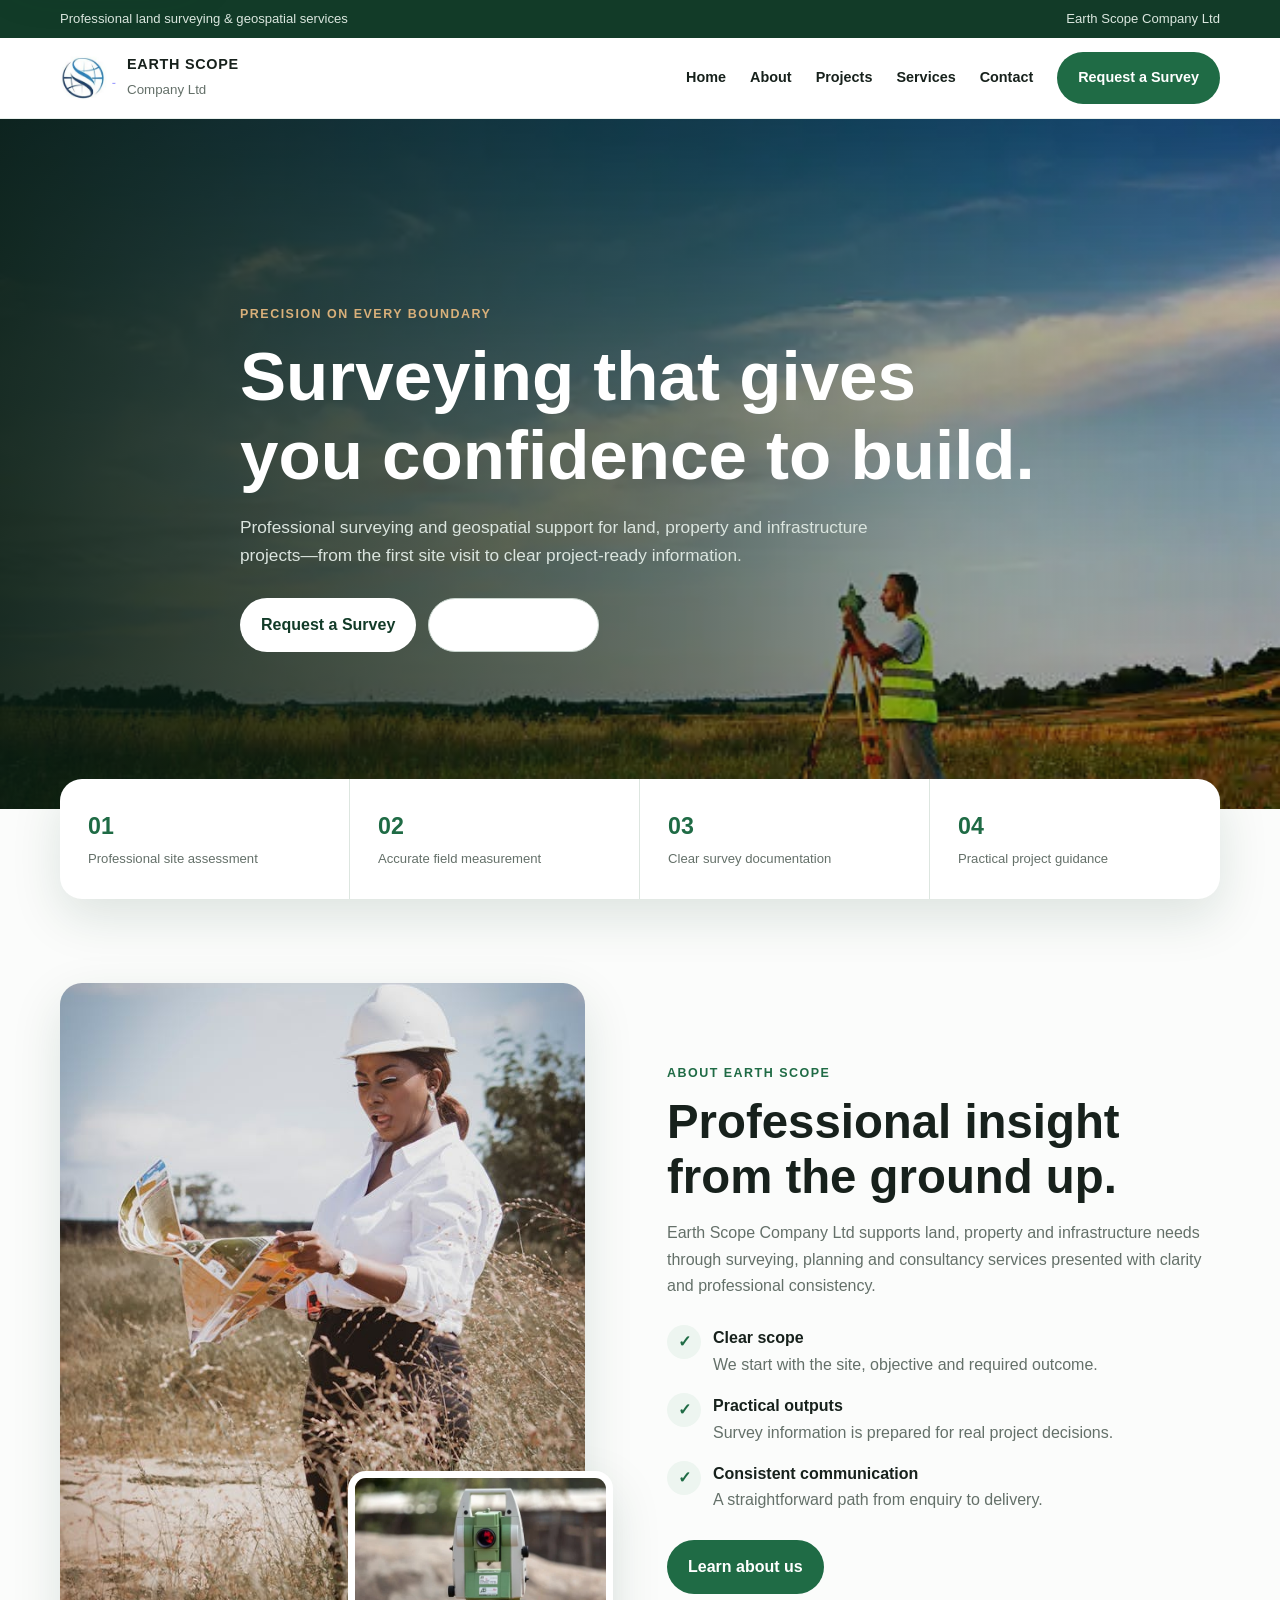
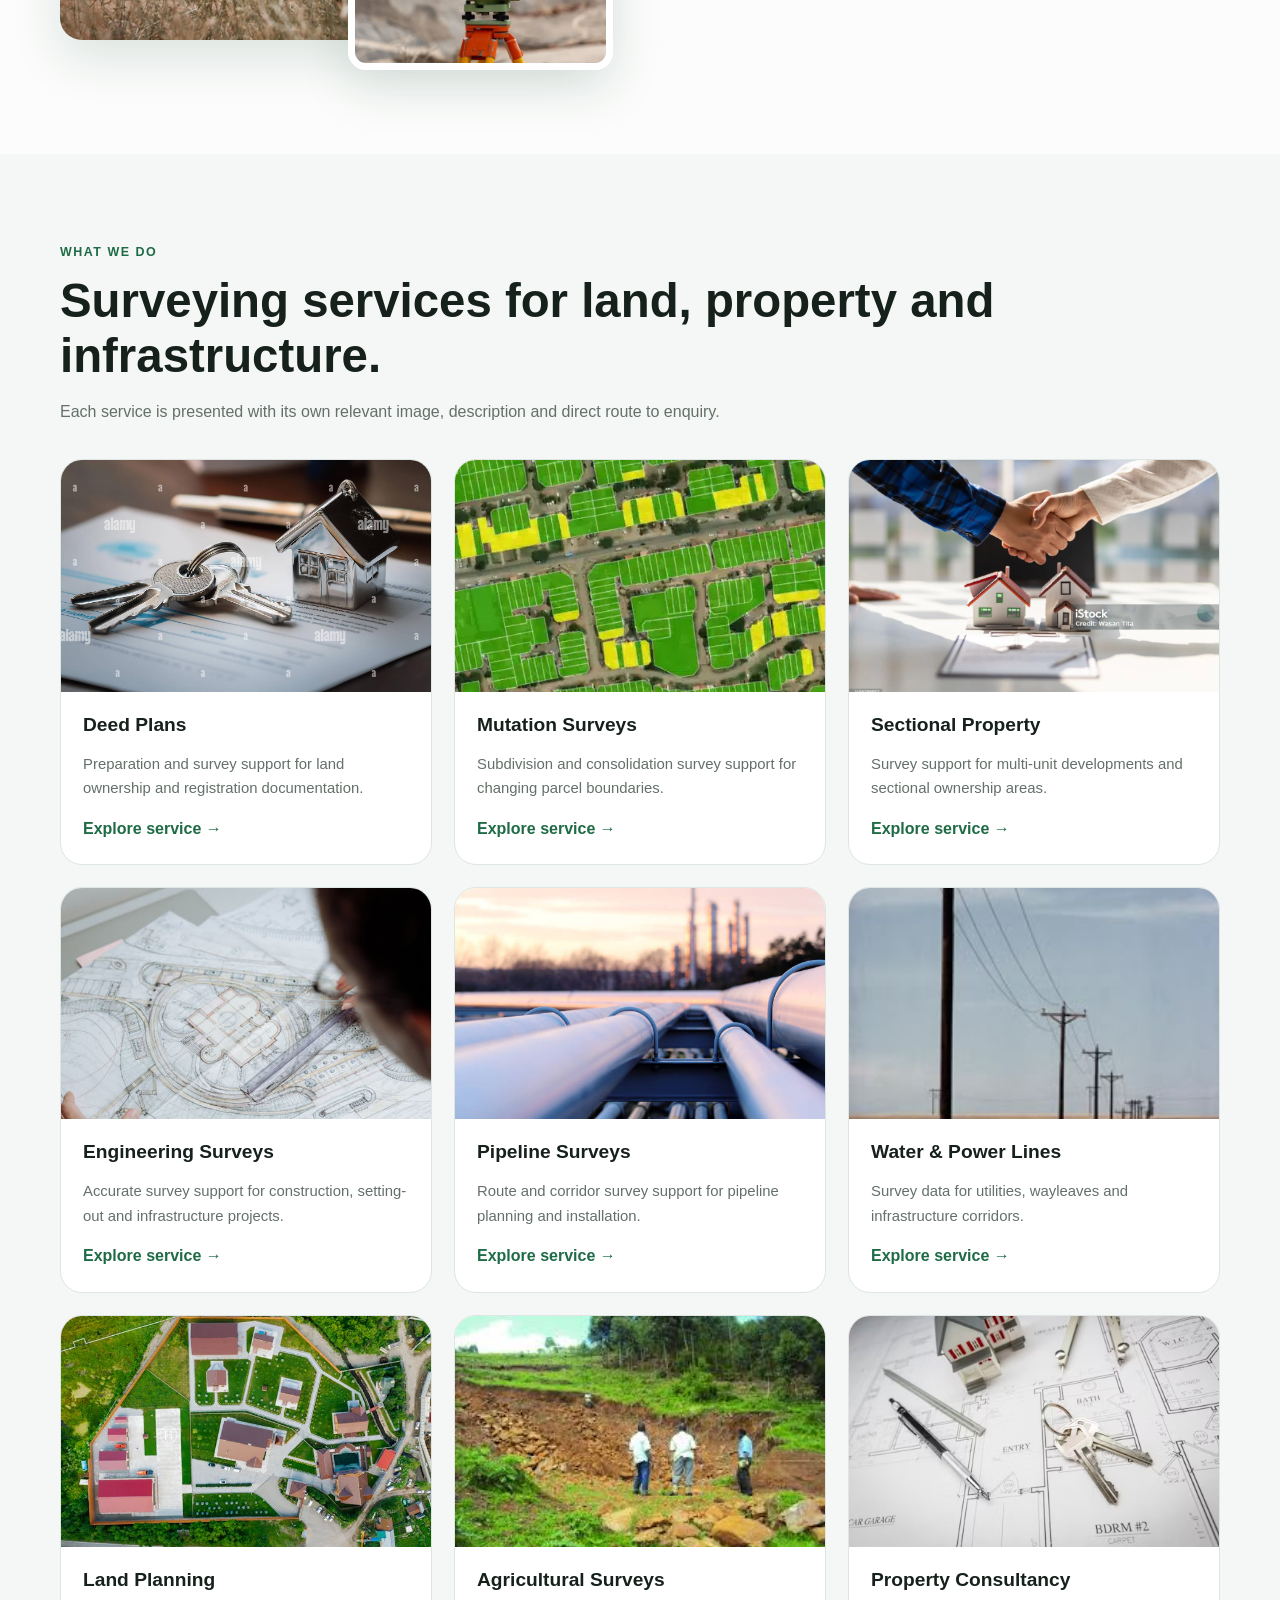
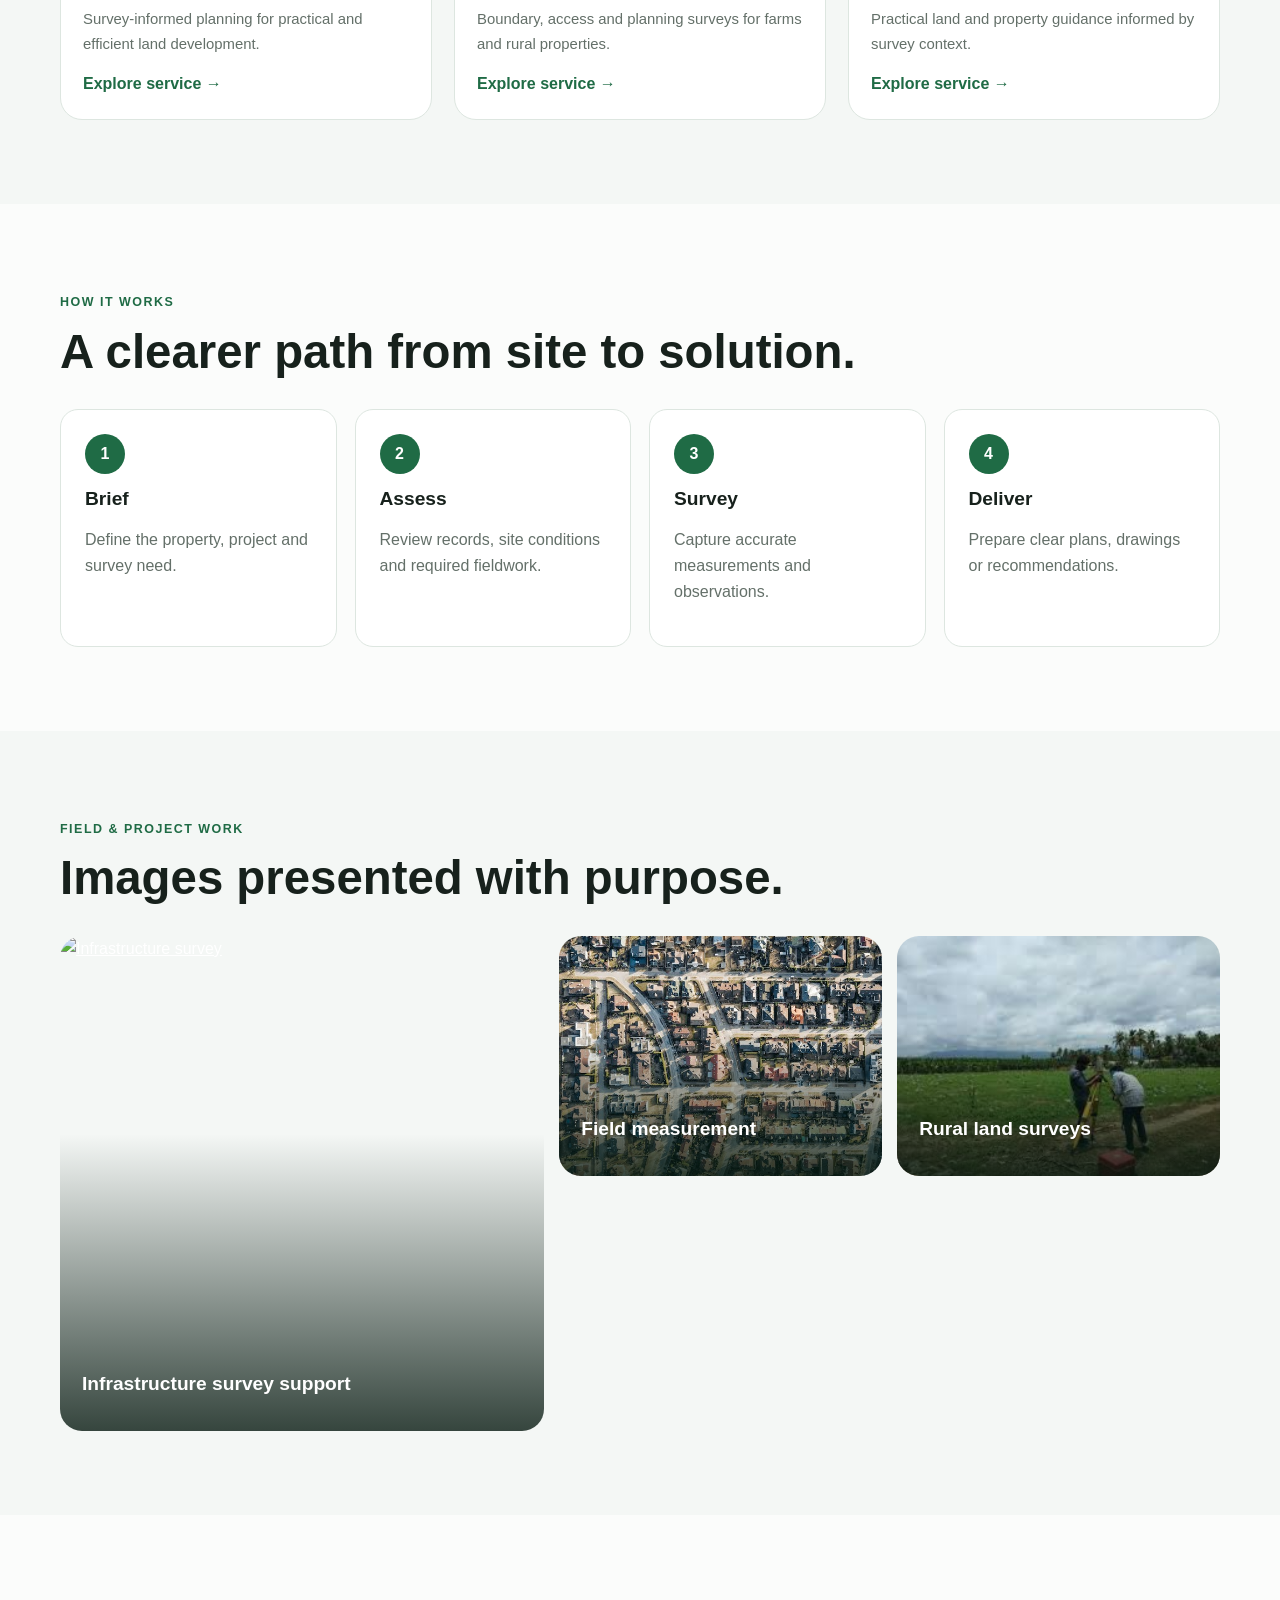
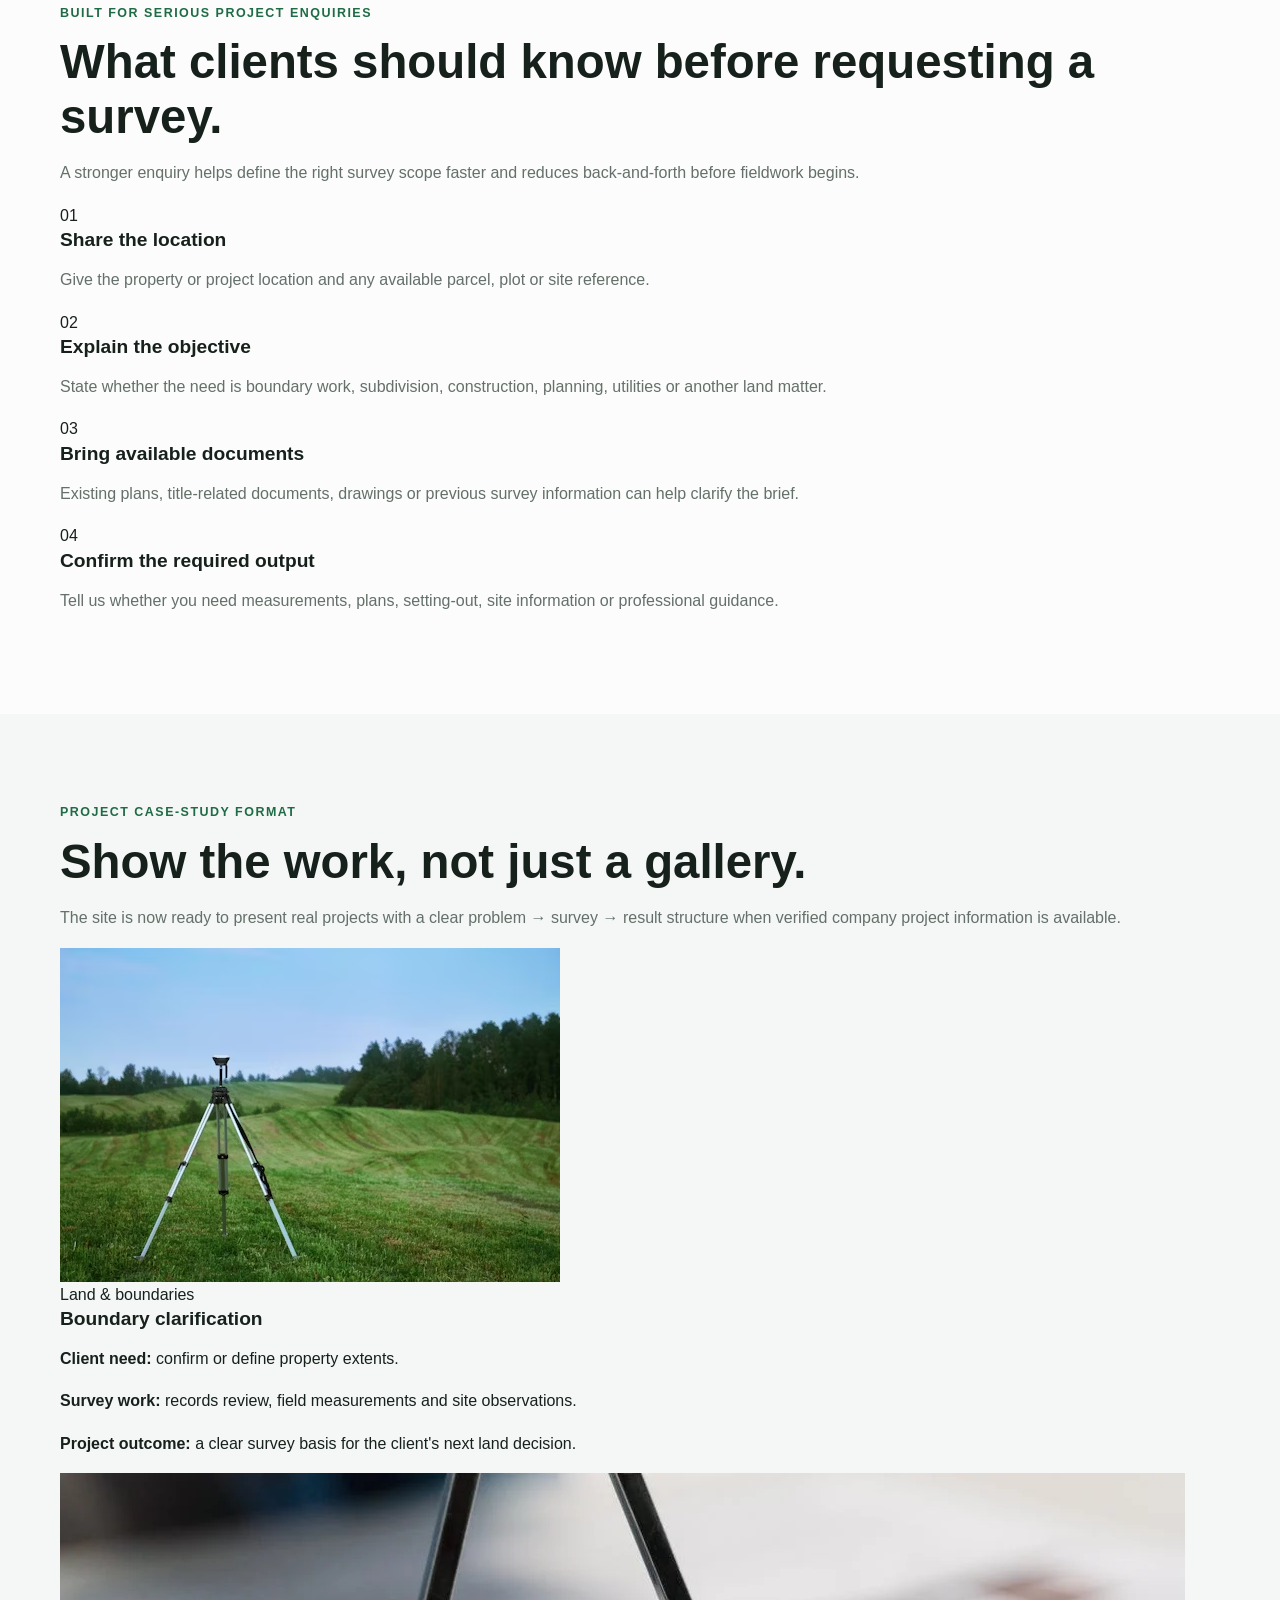
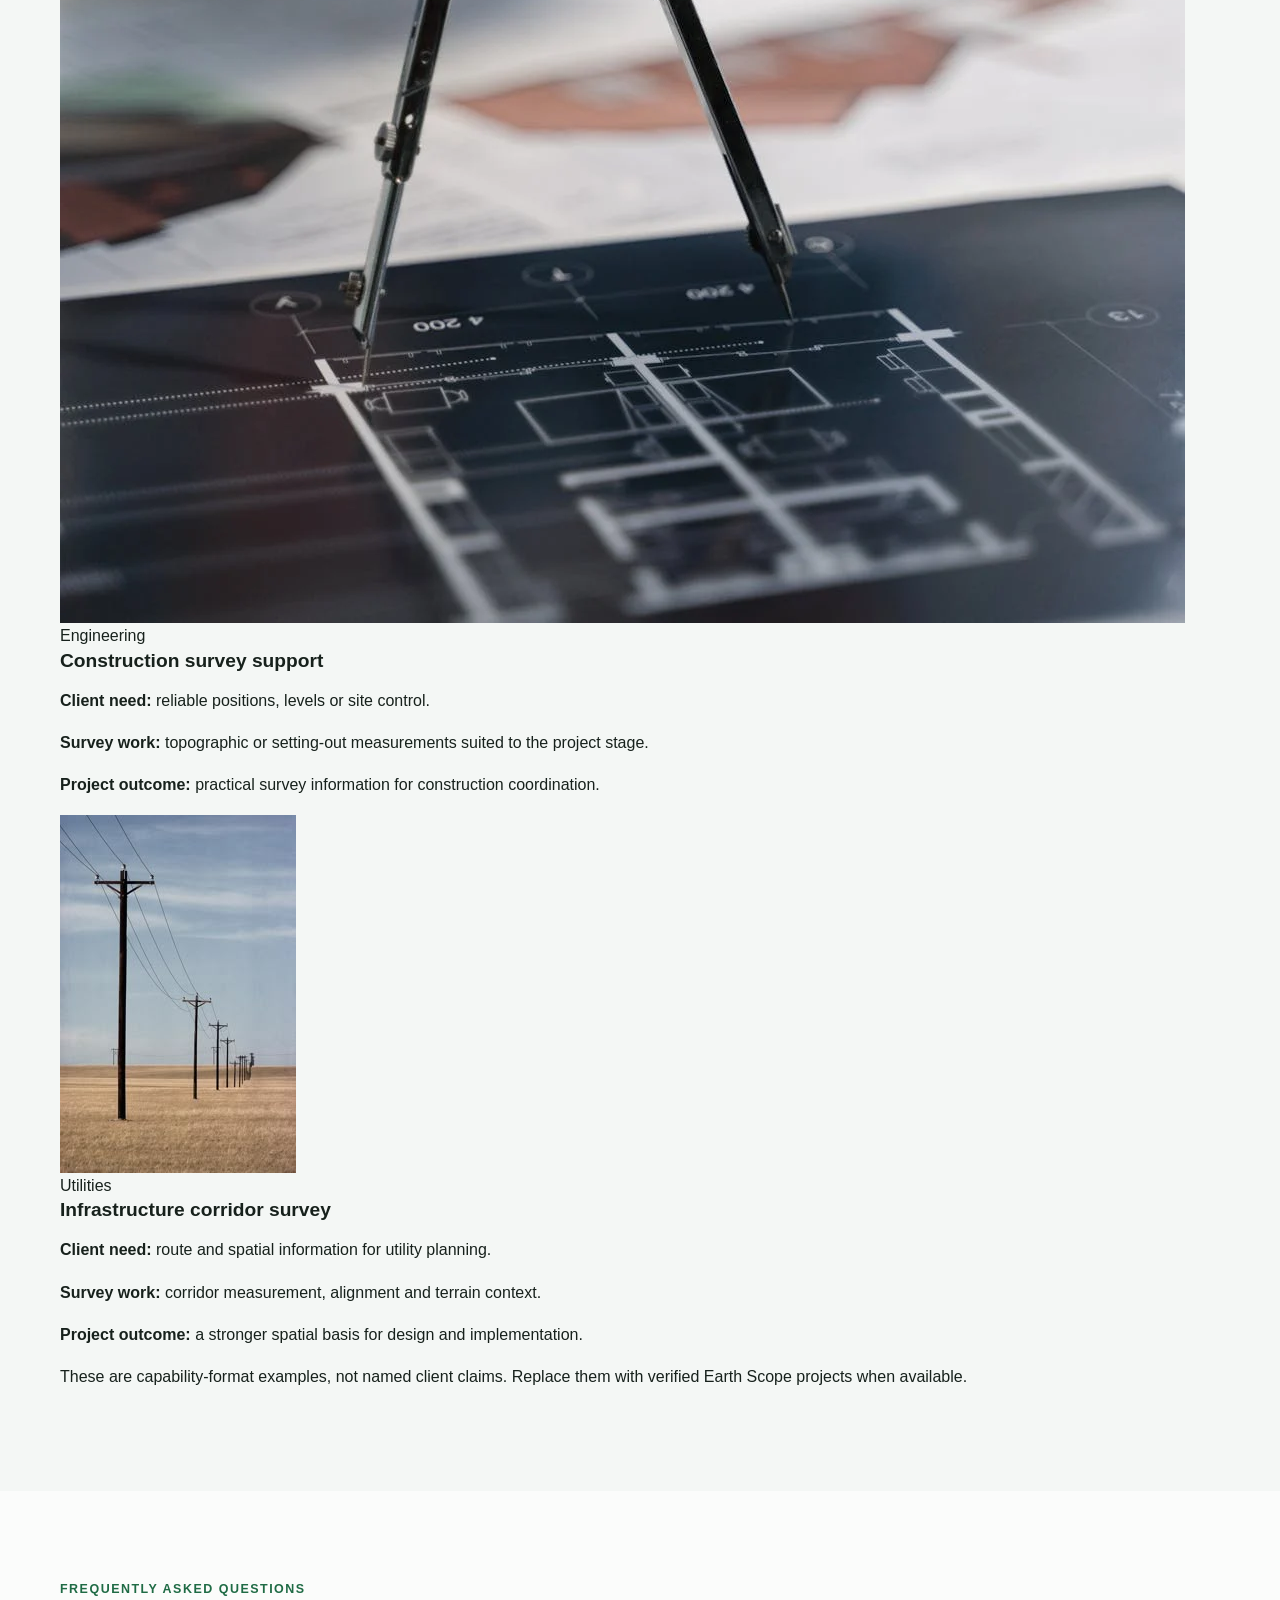
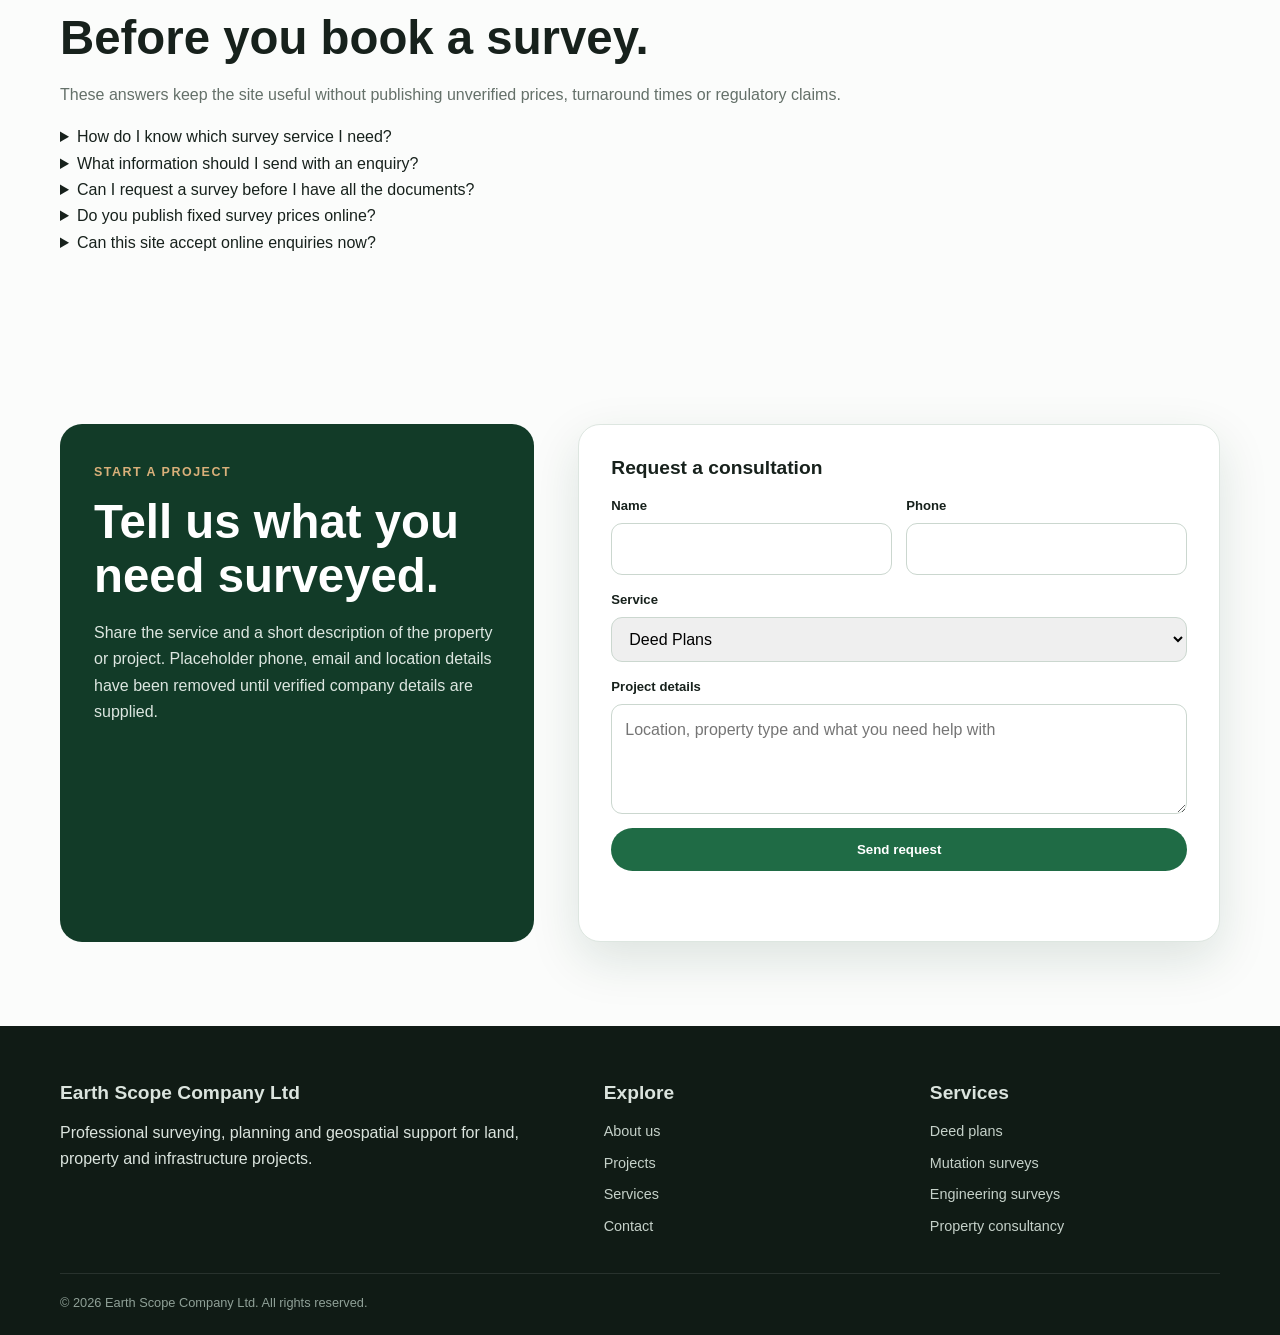
==== commit 33e2ca4f: "feat: add trust guidance case studies and FAQ sections" ====
--- a/index.html
+++ b/index.html
@@ -1 +1 @@
-<!doctype html><html lang="en"><head><meta charset="utf-8"><meta name="viewport" content="width=device-width,initial-scale=1"><meta name="description" content="Earth Scope Company Ltd provides professional land surveying, engineering survey, planning and property consultancy services."><title>Earth Scope Company Ltd | Professional Surveying Services</title><link rel="stylesheet" href="styles.css"><meta name="theme-color" content="#123b28"><link rel="icon" href="Images/Screenshot from 2025-02-05 19-01-55.png" type="image/png"></head><body><a class="skip-link" href="#main-content">Skip to main content</a><div class="topbar"><div class="container"><span>Professional land surveying & geospatial services</span><span>Earth Scope Company Ltd</span></div></div><nav class="navbar"><div class="container nav-wrap"><a class="brand" href="index.html"><img src="Images/Screenshot from 2025-02-05 19-01-55.png" alt="Earth Scope Company Ltd logo"><span><strong>EARTH SCOPE</strong><small>Company Ltd</small></span></a><button class="menu-btn" aria-label="Open navigation">☰</button><div class="nav-links"><a href="index.html">Home</a><a href="about.html">About</a><a href="project.html">Projects</a><a href="#services">Services</a><a href="#contact">Contact</a><a class="btn btn-primary" href="#contact">Request a Survey</a></div></div></nav><header class="hero"><img fetchpriority="high" src="Images/cool surv.webp" alt="Professional land surveying in the field"><div class="container hero-content"><span class="eyebrow" style="color:#d9b07a">Precision on every boundary</span><h1>Surveying that gives you confidence to build.</h1><p>Professional surveying and geospatial support for land, property and infrastructure projects—from the first site visit to clear project-ready information.</p><div class="hero-actions"><a class="btn btn-light" href="#contact">Request a Survey</a><a class="btn btn-outline" href="#services">Explore Services</a></div></div></header><div class="stats"><div class="container stats-grid"><div class="stat"><strong>01</strong><span>Professional site assessment</span></div><div class="stat"><strong>02</strong><span>Accurate field measurement</span></div><div class="stat"><strong>03</strong><span>Clear survey documentation</span></div><div class="stat"><strong>04</strong><span>Practical project guidance</span></div></div></div><main id="main-content"><section class="section"><div class="container grid-2"><div class="media-stack reveal"><img loading="lazy" class="media-main" src="Images/surv.jpeg" alt="Survey work"><img loading="lazy" class="media-inset" src="Images/beacon.webp" alt="Survey beacon"></div><div class="reveal"><span class="eyebrow">About Earth Scope</span><h2>Professional insight from the ground up.</h2><p class="muted">Earth Scope Company Ltd supports land, property and infrastructure needs through surveying, planning and consultancy services presented with clarity and professional consistency.</p><div class="feature-list"><div class="feature"><span class="mark">✓</span><div><strong>Clear scope</strong><br><span class="muted">We start with the site, objective and required outcome.</span></div></div><div class="feature"><span class="mark">✓</span><div><strong>Practical outputs</strong><br><span class="muted">Survey information is prepared for real project decisions.</span></div></div><div class="feature"><span class="mark">✓</span><div><strong>Consistent communication</strong><br><span class="muted">A straightforward path from enquiry to delivery.</span></div></div></div><a class="btn btn-primary" href="about.html">Learn about us</a></div></div></section><section id="services" class="section soft"><div class="container"><span class="eyebrow">What we do</span><h2>Surveying services for land, property and infrastructure.</h2><p class="muted">Each service is presented with its own relevant image, description and direct route to enquiry.</p><div class="cards" style="margin-top:34px"><article class="card reveal"><div class="card-media"><img loading="lazy" src="Images/close-up-depiction-of-ownership-and-control-featuring-elements-like-keys-property-deeds-and-ownership-documents-representing-authority-responsibili-2S3AX6K.jpg" alt="Deed Plans"></div><div class="card-body"><h3>Deed Plans</h3><p>Preparation and survey support for land ownership and registration documentation.</p><a class="card-link" href="deed.html">Explore service →</a></div></article><article class="card reveal"><div class="card-media"><img loading="lazy" src="Images/Mutation-Survey.webp" alt="Mutation Surveys"></div><div class="card-body"><h3>Mutation Surveys</h3><p>Subdivision and consolidation survey support for changing parcel boundaries.</p><a class="card-link" href="mut.html">Explore service →</a></div></article><article class="card reveal"><div class="card-media"><img loading="lazy" src="Images/prop.webp" alt="Sectional Property"></div><div class="card-body"><h3>Sectional Property</h3><p>Survey support for multi-unit developments and sectional ownership areas.</p><a class="card-link" href="sectionalprop.html">Explore service →</a></div></article><article class="card reveal"><div class="card-media"><img loading="lazy" src="Images/eng.jpeg" alt="Engineering Surveys"></div><div class="card-body"><h3>Engineering Surveys</h3><p>Accurate survey support for construction, setting-out and infrastructure projects.</p><a class="card-link" href="eng.html">Explore service →</a></div></article><article class="card reveal"><div class="card-media"><img loading="lazy" src="Images/pipe.jpg" alt="Pipeline Surveys"></div><div class="card-body"><h3>Pipeline Surveys</h3><p>Route and corridor survey support for pipeline planning and installation.</p><a class="card-link" href="pipe.html">Explore service →</a></div></article><article class="card reveal"><div class="card-media"><img loading="lazy" src="Images/powerline.jpg" alt="Water & Power Lines"></div><div class="card-body"><h3>Water & Power Lines</h3><p>Survey data for utilities, wayleaves and infrastructure corridors.</p><a class="card-link" href="waterpower.html">Explore service →</a></div></article><article class="card reveal"><div class="card-media"><img loading="lazy" src="Images/pexels-photo-8319061.jpeg" alt="Land Planning"></div><div class="card-body"><h3>Land Planning</h3><p>Survey-informed planning for practical and efficient land development.</p><a class="card-link" href="landplan.html">Explore service →</a></div></article><article class="card reveal"><div class="card-media"><img loading="lazy" src="Images/agri.jpeg" alt="Agricultural Surveys"></div><div class="card-body"><h3>Agricultural Surveys</h3><p>Boundary, access and planning surveys for farms and rural properties.</p><a class="card-link" href="agri.html">Explore service →</a></div></article><article class="card reveal"><div class="card-media"><img loading="lazy" src="Images/property.avif" alt="Property Consultancy"></div><div class="card-body"><h3>Property Consultancy</h3><p>Practical land and property guidance informed by survey context.</p><a class="card-link" href="landconsult.html">Explore service →</a></div></article></div></div></section><section class="section"><div class="container"><span class="eyebrow">How it works</span><h2>A clearer path from site to solution.</h2><div class="process" style="margin-top:30px"><div><span>1</span><h3>Brief</h3><p class="muted">Define the property, project and survey need.</p></div><div><span>2</span><h3>Assess</h3><p class="muted">Review records, site conditions and required fieldwork.</p></div><div><span>3</span><h3>Survey</h3><p class="muted">Capture accurate measurements and observations.</p></div><div><span>4</span><h3>Deliver</h3><p class="muted">Prepare clear plans, drawings or recommendations.</p></div></div></div></section><section class="section soft"><div class="container"><span class="eyebrow">Field & project work</span><h2>Images presented with purpose.</h2><div class="gallery-grid" style="margin-top:30px"><a class="gallery-tile" href="project.html"><img loading="lazy" src="Images/pexels-tomfisk-2464069.jpg" alt="Infrastructure survey"><div class="gallery-caption"><h3>Infrastructure survey support</h3></div></a><a class="gallery-tile" href="project.html"><img loading="lazy" src="Images/pexels-photo-7937294.jpeg" alt="Survey equipment"><div class="gallery-caption"><h3>Field measurement</h3></div></a><a class="gallery-tile" href="project.html"><img loading="lazy" src="Images/agri 3.jpeg" alt="Agricultural land"><div class="gallery-caption"><h3>Rural land surveys</h3></div></a></div></div></section><section id="contact" class="section"><div class="container contact-grid"><div class="contact-panel reveal"><span class="eyebrow" style="color:#d9b07a">Start a project</span><h2>Tell us what you need surveyed.</h2><p>Share the service and a short description of the property or project. Placeholder phone, email and location details have been removed until verified company details are supplied.</p></div><form id="quote-form" class="contact-form reveal"><h3>Request a consultation</h3><div class="form-grid"><div class="field"><label>Name</label><input required></div><div class="field"><label>Phone</label><input required></div><div class="field full"><label>Service</label><select><option>Deed Plans</option><option>Mutation Surveys</option><option>Sectional Property</option><option>Engineering Surveys</option><option>Pipeline Surveys</option><option>Water & Power Lines</option><option>Land Planning</option><option>Agricultural Surveys</option><option>Property Consultancy</option></select></div><div class="field full"><label>Project details</label><textarea placeholder="Location, property type and what you need help with"></textarea></div><div class="field full"><button class="btn btn-primary">Send request</button><p id="form-message" class="muted"></p></div></div></form></div></section></main><footer><div class="container"><div class="footer-grid"><div><h3>Earth Scope Company Ltd</h3><p>Professional surveying, planning and geospatial support for land, property and infrastructure projects.</p></div><div><h3>Explore</h3><div class="footer-links"><a href="about.html">About us</a><a href="project.html">Projects</a><a href="#services">Services</a><a href="#contact">Contact</a></div></div><div><h3>Services</h3><div class="footer-links"><a href="deed.html">Deed plans</a><a href="mut.html">Mutation surveys</a><a href="eng.html">Engineering surveys</a><a href="landconsult.html">Property consultancy</a></div></div></div><div class="footer-bottom">© 2026 Earth Scope Company Ltd. All rights reserved.</div></div></footer><script src="script.js"></script></body></html>+<!doctype html><html lang="en"><head><meta charset="utf-8"><meta name="viewport" content="width=device-width,initial-scale=1"><meta name="description" content="Earth Scope Company Ltd provides professional land surveying, engineering survey, planning and property consultancy services."><title>Earth Scope Company Ltd | Professional Surveying Services</title><link rel="stylesheet" href="styles.css"><meta name="theme-color" content="#123b28"><link rel="icon" href="Images/Screenshot from 2025-02-05 19-01-55.png" type="image/png"></head><body><a class="skip-link" href="#main-content">Skip to main content</a><div class="topbar"><div class="container"><span>Professional land surveying & geospatial services</span><span>Earth Scope Company Ltd</span></div></div><nav class="navbar"><div class="container nav-wrap"><a class="brand" href="index.html"><img src="Images/Screenshot from 2025-02-05 19-01-55.png" alt="Earth Scope Company Ltd logo"><span><strong>EARTH SCOPE</strong><small>Company Ltd</small></span></a><button class="menu-btn" aria-label="Open navigation">☰</button><div class="nav-links"><a href="index.html">Home</a><a href="about.html">About</a><a href="project.html">Projects</a><a href="#services">Services</a><a href="#contact">Contact</a><a class="btn btn-primary" href="#contact">Request a Survey</a></div></div></nav><header class="hero"><img loading="lazy" fetchpriority="high" src="Images/cool surv.webp" alt="Professional land surveying in the field"><div class="container hero-content"><span class="eyebrow" style="color:#d9b07a">Precision on every boundary</span><h1>Surveying that gives you confidence to build.</h1><p>Professional surveying and geospatial support for land, property and infrastructure projects—from the first site visit to clear project-ready information.</p><div class="hero-actions"><a class="btn btn-light" href="#contact">Request a Survey</a><a class="btn btn-outline" href="#services">Explore Services</a></div></div></header><div class="stats"><div class="container stats-grid"><div class="stat"><strong>01</strong><span>Professional site assessment</span></div><div class="stat"><strong>02</strong><span>Accurate field measurement</span></div><div class="stat"><strong>03</strong><span>Clear survey documentation</span></div><div class="stat"><strong>04</strong><span>Practical project guidance</span></div></div></div><main id="main-content"><section class="section"><div class="container grid-2"><div class="media-stack reveal"><img loading="lazy" class="media-main" src="Images/surv.jpeg" alt="Survey work"><img loading="lazy" class="media-inset" src="Images/beacon.webp" alt="Survey beacon"></div><div class="reveal"><span class="eyebrow">About Earth Scope</span><h2>Professional insight from the ground up.</h2><p class="muted">Earth Scope Company Ltd supports land, property and infrastructure needs through surveying, planning and consultancy services presented with clarity and professional consistency.</p><div class="feature-list"><div class="feature"><span class="mark">✓</span><div><strong>Clear scope</strong><br><span class="muted">We start with the site, objective and required outcome.</span></div></div><div class="feature"><span class="mark">✓</span><div><strong>Practical outputs</strong><br><span class="muted">Survey information is prepared for real project decisions.</span></div></div><div class="feature"><span class="mark">✓</span><div><strong>Consistent communication</strong><br><span class="muted">A straightforward path from enquiry to delivery.</span></div></div></div><a class="btn btn-primary" href="about.html">Learn about us</a></div></div></section><section id="services" class="section soft"><div class="container"><span class="eyebrow">What we do</span><h2>Surveying services for land, property and infrastructure.</h2><p class="muted">Each service is presented with its own relevant image, description and direct route to enquiry.</p><div class="cards" style="margin-top:34px"><article class="card reveal"><div class="card-media"><img loading="lazy" src="Images/close-up-depiction-of-ownership-and-control-featuring-elements-like-keys-property-deeds-and-ownership-documents-representing-authority-responsibili-2S3AX6K.jpg" alt="Deed Plans"></div><div class="card-body"><h3>Deed Plans</h3><p>Preparation and survey support for land ownership and registration documentation.</p><a class="card-link" href="deed.html">Explore service →</a></div></article><article class="card reveal"><div class="card-media"><img loading="lazy" src="Images/Mutation-Survey.webp" alt="Mutation Surveys"></div><div class="card-body"><h3>Mutation Surveys</h3><p>Subdivision and consolidation survey support for changing parcel boundaries.</p><a class="card-link" href="mut.html">Explore service →</a></div></article><article class="card reveal"><div class="card-media"><img loading="lazy" src="Images/prop.webp" alt="Sectional Property"></div><div class="card-body"><h3>Sectional Property</h3><p>Survey support for multi-unit developments and sectional ownership areas.</p><a class="card-link" href="sectionalprop.html">Explore service →</a></div></article><article class="card reveal"><div class="card-media"><img loading="lazy" src="Images/eng.jpeg" alt="Engineering Surveys"></div><div class="card-body"><h3>Engineering Surveys</h3><p>Accurate survey support for construction, setting-out and infrastructure projects.</p><a class="card-link" href="eng.html">Explore service →</a></div></article><article class="card reveal"><div class="card-media"><img loading="lazy" src="Images/pipe.jpg" alt="Pipeline Surveys"></div><div class="card-body"><h3>Pipeline Surveys</h3><p>Route and corridor survey support for pipeline planning and installation.</p><a class="card-link" href="pipe.html">Explore service →</a></div></article><article class="card reveal"><div class="card-media"><img loading="lazy" src="Images/powerline.jpg" alt="Water & Power Lines"></div><div class="card-body"><h3>Water & Power Lines</h3><p>Survey data for utilities, wayleaves and infrastructure corridors.</p><a class="card-link" href="waterpower.html">Explore service →</a></div></article><article class="card reveal"><div class="card-media"><img loading="lazy" src="Images/pexels-photo-8319061.jpeg" alt="Land Planning"></div><div class="card-body"><h3>Land Planning</h3><p>Survey-informed planning for practical and efficient land development.</p><a class="card-link" href="landplan.html">Explore service →</a></div></article><article class="card reveal"><div class="card-media"><img loading="lazy" src="Images/agri.jpeg" alt="Agricultural Surveys"></div><div class="card-body"><h3>Agricultural Surveys</h3><p>Boundary, access and planning surveys for farms and rural properties.</p><a class="card-link" href="agri.html">Explore service →</a></div></article><article class="card reveal"><div class="card-media"><img loading="lazy" src="Images/property.avif" alt="Property Consultancy"></div><div class="card-body"><h3>Property Consultancy</h3><p>Practical land and property guidance informed by survey context.</p><a class="card-link" href="landconsult.html">Explore service →</a></div></article></div></div></section><section class="section"><div class="container"><span class="eyebrow">How it works</span><h2>A clearer path from site to solution.</h2><div class="process" style="margin-top:30px"><div><span>1</span><h3>Brief</h3><p class="muted">Define the property, project and survey need.</p></div><div><span>2</span><h3>Assess</h3><p class="muted">Review records, site conditions and required fieldwork.</p></div><div><span>3</span><h3>Survey</h3><p class="muted">Capture accurate measurements and observations.</p></div><div><span>4</span><h3>Deliver</h3><p class="muted">Prepare clear plans, drawings or recommendations.</p></div></div></div></section><section class="section soft"><div class="container"><span class="eyebrow">Field & project work</span><h2>Images presented with purpose.</h2><div class="gallery-grid" style="margin-top:30px"><a class="gallery-tile" href="project.html"><img loading="lazy" src="Images/pexels-tomfisk-2464069.jpg" alt="Infrastructure survey"><div class="gallery-caption"><h3>Infrastructure survey support</h3></div></a><a class="gallery-tile" href="project.html"><img loading="lazy" src="Images/pexels-photo-7937294.jpeg" alt="Survey equipment"><div class="gallery-caption"><h3>Field measurement</h3></div></a><a class="gallery-tile" href="project.html"><img loading="lazy" src="Images/agri 3.jpeg" alt="Agricultural land"><div class="gallery-caption"><h3>Rural land surveys</h3></div></a></div></div></section><section class="section"><div class="container"><div class="trust-head"><div><span class="eyebrow">Built for serious project enquiries</span><h2>What clients should know before requesting a survey.</h2></div><p class="muted">A stronger enquiry helps define the right survey scope faster and reduces back-and-forth before fieldwork begins.</p></div><div class="trust-grid"><div class="trust-card"><span class="trust-icon">01</span><h3>Share the location</h3><p class="muted">Give the property or project location and any available parcel, plot or site reference.</p></div><div class="trust-card"><span class="trust-icon">02</span><h3>Explain the objective</h3><p class="muted">State whether the need is boundary work, subdivision, construction, planning, utilities or another land matter.</p></div><div class="trust-card"><span class="trust-icon">03</span><h3>Bring available documents</h3><p class="muted">Existing plans, title-related documents, drawings or previous survey information can help clarify the brief.</p></div><div class="trust-card"><span class="trust-icon">04</span><h3>Confirm the required output</h3><p class="muted">Tell us whether you need measurements, plans, setting-out, site information or professional guidance.</p></div></div></div></section><section class="section soft"><div class="container"><div class="case-intro"><div><span class="eyebrow">Project case-study format</span><h2>Show the work, not just a gallery.</h2></div><p class="muted">The site is now ready to present real projects with a clear problem → survey → result structure when verified company project information is available.</p></div><div class="case-grid"><article class="case-card"><img loading="lazy" src="Images/beacon1.avif" alt="Land boundary survey context"><div class="case-content"><span class="case-label">Land & boundaries</span><h3>Boundary clarification</h3><p><strong>Client need:</strong> confirm or define property extents.</p><p><strong>Survey work:</strong> records review, field measurements and site observations.</p><p><strong>Project outcome:</strong> a clear survey basis for the client's next land decision.</p></div></article><article class="case-card"><img loading="lazy" src="Images/enginerring.webp" alt="Engineering survey context"><div class="case-content"><span class="case-label">Engineering</span><h3>Construction survey support</h3><p><strong>Client need:</strong> reliable positions, levels or site control.</p><p><strong>Survey work:</strong> topographic or setting-out measurements suited to the project stage.</p><p><strong>Project outcome:</strong> practical survey information for construction coordination.</p></div></article><article class="case-card"><img loading="lazy" src="Images/powerline.jpg" alt="Utility corridor survey context"><div class="case-content"><span class="case-label">Utilities</span><h3>Infrastructure corridor survey</h3><p><strong>Client need:</strong> route and spatial information for utility planning.</p><p><strong>Survey work:</strong> corridor measurement, alignment and terrain context.</p><p><strong>Project outcome:</strong> a stronger spatial basis for design and implementation.</p></div></article></div><p class="case-note">These are capability-format examples, not named client claims. Replace them with verified Earth Scope projects when available.</p></div></section><section class="section"><div class="container faq-wrap"><div><span class="eyebrow">Frequently asked questions</span><h2>Before you book a survey.</h2><p class="muted">These answers keep the site useful without publishing unverified prices, turnaround times or regulatory claims.</p></div><div class="faq-list"><details><summary>How do I know which survey service I need?</summary><p>Start with the outcome you want: define a boundary, subdivide land, support construction, plan a site, map a utility route or review a property issue. The enquiry form can then be matched to the closest service.</p></details><details><summary>What information should I send with an enquiry?</summary><p>Share the location, the purpose of the survey, any available property or project references, and any existing plans or documents that may help explain the site.</p></details><details><summary>Can I request a survey before I have all the documents?</summary><p>Yes. You can start with the information you have. The initial discussion can identify which additional records or site details may be useful before fieldwork.</p></details><details><summary>Do you publish fixed survey prices online?</summary><p>No fixed prices are shown because survey scope can vary by site, service type, available information and required output. A quotation should follow review of the actual project brief.</p></details><details><summary>Can this site accept online enquiries now?</summary><p>The enquiry interface is ready. Before production launch it still needs to be connected to Earth Scope's verified email, WhatsApp, form service or CRM.</p></details></div></div></section><section id="contact" class="section"><div class="container contact-grid"><div class="contact-panel reveal"><span class="eyebrow" style="color:#d9b07a">Start a project</span><h2>Tell us what you need surveyed.</h2><p>Share the service and a short description of the property or project. Placeholder phone, email and location details have been removed until verified company details are supplied.</p></div><form id="quote-form" class="contact-form reveal"><h3>Request a consultation</h3><div class="form-grid"><div class="field"><label>Name</label><input required></div><div class="field"><label>Phone</label><input required></div><div class="field full"><label>Service</label><select><option>Deed Plans</option><option>Mutation Surveys</option><option>Sectional Property</option><option>Engineering Surveys</option><option>Pipeline Surveys</option><option>Water & Power Lines</option><option>Land Planning</option><option>Agricultural Surveys</option><option>Property Consultancy</option></select></div><div class="field full"><label>Project details</label><textarea placeholder="Location, property type and what you need help with"></textarea></div><div class="field full"><button class="btn btn-primary">Send request</button><p id="form-message" class="muted"></p></div></div></form></div></section></main><footer><div class="container"><div class="footer-grid"><div><h3>Earth Scope Company Ltd</h3><p>Professional surveying, planning and geospatial support for land, property and infrastructure projects.</p></div><div><h3>Explore</h3><div class="footer-links"><a href="about.html">About us</a><a href="project.html">Projects</a><a href="#services">Services</a><a href="#contact">Contact</a></div></div><div><h3>Services</h3><div class="footer-links"><a href="deed.html">Deed plans</a><a href="mut.html">Mutation surveys</a><a href="eng.html">Engineering surveys</a><a href="landconsult.html">Property consultancy</a></div></div></div><div class="footer-bottom">© 2026 Earth Scope Company Ltd. All rights reserved.</div></div></footer><script src="script.js"></script></body></html>
--- a/styles.css
+++ b/styles.css
@@ -1 +1 @@
-:root{--ink:#17211c;--muted:#647069;--green:#1f6b45;--dark:#123b28;--soft:#edf5f0;--earth:#b7773d;--line:#dde6e0;--white:#fff;--shadow:0 18px 50px rgba(18,59,40,.13);--radius:22px}*{box-sizing:border-box}html{scroll-behavior:smooth}body{margin:0;font-family:Arial,Helvetica,sans-serif;color:var(--ink);background:#fbfcfb;line-height:1.65}img{max-width:100%;display:block}a{color:inherit}.container{width:min(1160px,92%);margin:auto}.section{padding:84px 0}.soft{background:#f4f7f5}.eyebrow{display:inline-block;color:var(--green);font-size:.78rem;font-weight:800;letter-spacing:.12em;text-transform:uppercase;margin-bottom:12px}h1,h2,h3{line-height:1.15;margin:0 0 16px}h1{font-size:clamp(2.8rem,5.4vw,5.2rem)}h2{font-size:clamp(2rem,3.7vw,3.5rem)}h3{font-size:1.2rem}.muted{color:var(--muted)}.topbar{background:var(--dark);color:#dbe7df;font-size:.82rem}.topbar .container{display:flex;justify-content:space-between;padding:8px 0}.navbar{position:sticky;top:0;z-index:20;background:rgba(255,255,255,.96);backdrop-filter:blur(10px);border-bottom:1px solid rgba(31,107,69,.1)}.nav-wrap{min-height:80px;display:flex;align-items:center;justify-content:space-between;gap:20px}.brand{display:flex;align-items:center;gap:11px;text-decoration:none}.brand img{width:56px;height:56px;border-radius:50%;object-fit:cover}.brand strong{display:block;font-size:.9rem;letter-spacing:.05em}.brand small{color:var(--muted)}.nav-links{display:flex;align-items:center;gap:24px}.nav-links a{text-decoration:none;font-weight:700;font-size:.9rem}.nav-links a:hover{color:var(--green)}.menu-btn{display:none;border:0;background:none;font-size:1.5rem}.btn{display:inline-flex;align-items:center;justify-content:center;border-radius:999px;padding:13px 20px;text-decoration:none;font-weight:800;border:1px solid transparent}.btn-primary{background:var(--green);color:#fff}.btn-light{background:#fff;color:var(--dark)}.btn-outline{border-color:#c8d5cd;background:#fff}.hero{min-height:690px;position:relative;display:grid;align-items:end;color:#fff;overflow:hidden}.hero>img{position:absolute;inset:0;width:100%;height:100%;object-fit:cover}.hero:after{content:"";position:absolute;inset:0;background:linear-gradient(90deg,rgba(7,28,18,.9),rgba(7,28,18,.56) 55%,rgba(7,28,18,.15))}.hero-content{position:relative;z-index:2;padding:105px 0 80px;max-width:800px}.hero p{font-size:1.08rem;color:#dbe5df;max-width:650px}.hero-actions{display:flex;gap:12px;flex-wrap:wrap;margin-top:28px}.stats{margin-top:-30px;position:relative;z-index:3}.stats-grid{display:grid;grid-template-columns:repeat(4,1fr);background:#fff;border-radius:var(--radius);box-shadow:var(--shadow);overflow:hidden}.stat{padding:28px;border-right:1px solid var(--line)}.stat:last-child{border:0}.stat strong{display:block;font-size:1.45rem;color:var(--green)}.stat span{font-size:.82rem;color:var(--muted)}.grid-2{display:grid;grid-template-columns:1fr 1fr;gap:54px;align-items:center}.media-stack{position:relative;padding:0 28px 30px 0}.media-main{width:100%;aspect-ratio:4/5;object-fit:cover;border-radius:var(--radius);box-shadow:var(--shadow)}.media-inset{position:absolute;right:0;bottom:0;width:48%;aspect-ratio:4/3;object-fit:cover;border:7px solid #fff;border-radius:18px;box-shadow:var(--shadow)}.feature-list{display:grid;gap:15px;margin:26px 0}.feature{display:flex;gap:12px}.mark{width:34px;height:34px;border-radius:50%;display:grid;place-items:center;background:var(--soft);color:var(--green);font-weight:900;flex:0 0 auto}.cards{display:grid;grid-template-columns:repeat(3,1fr);gap:22px}.card{background:#fff;border:1px solid var(--line);border-radius:var(--radius);overflow:hidden;transition:.25s}.card:hover{transform:translateY(-6px);box-shadow:var(--shadow)}.card-media{overflow:hidden}.card-media img{width:100%;aspect-ratio:16/10;object-fit:cover;transition:.45s}.card:hover img{transform:scale(1.04)}.card-body{padding:22px}.card-body p{color:var(--muted);font-size:.93rem}.card-link{color:var(--green);font-weight:800;text-decoration:none}.process{display:grid;grid-template-columns:repeat(4,1fr);gap:18px}.process>div{padding:24px;border:1px solid var(--line);border-radius:18px;background:#fff}.process span{width:40px;height:40px;border-radius:50%;display:grid;place-items:center;background:var(--green);color:white;font-weight:800;margin-bottom:14px}.gallery-grid{display:grid;grid-template-columns:1.2fr .8fr .8fr;grid-auto-rows:240px;gap:15px}.gallery-tile{position:relative;overflow:hidden;border-radius:var(--radius);color:white}.gallery-tile:first-child{grid-row:span 2}.gallery-tile img{width:100%;height:100%;object-fit:cover;transition:.45s}.gallery-tile:hover img{transform:scale(1.05)}.gallery-tile:after{content:"";position:absolute;inset:0;background:linear-gradient(0deg,rgba(6,25,16,.8),transparent 60%)}.gallery-caption{position:absolute;z-index:2;left:22px;bottom:20px;right:20px}.cta{background:linear-gradient(120deg,var(--dark),var(--green));color:#fff;border-radius:28px;padding:44px;display:flex;justify-content:space-between;align-items:center;gap:26px}.page-hero{padding:100px 0 75px;background:linear-gradient(120deg,var(--dark),var(--green));color:#fff}.page-hero p{max-width:700px;color:#dbe6df}.service-layout{display:grid;grid-template-columns:1fr 1fr;gap:50px;align-items:center}.service-layout img{width:100%;aspect-ratio:4/3;object-fit:cover;border-radius:var(--radius);box-shadow:var(--shadow)}.pills{display:flex;flex-wrap:wrap;gap:9px;margin:22px 0}.pill{background:var(--soft);color:var(--dark);padding:8px 12px;border-radius:999px;font-size:.8rem;font-weight:800}.details{display:grid;grid-template-columns:repeat(3,1fr);gap:18px}.detail{padding:24px;background:#fff;border:1px solid var(--line);border-radius:18px}.projects{display:grid;grid-template-columns:repeat(3,1fr);gap:22px}.contact-grid{display:grid;grid-template-columns:.85fr 1.15fr;gap:44px}.contact-panel{background:var(--dark);color:#fff;padding:34px;border-radius:var(--radius)}.contact-panel p{color:#dce6e0}.contact-form{background:#fff;padding:32px;border:1px solid var(--line);border-radius:var(--radius);box-shadow:var(--shadow)}.form-grid{display:grid;grid-template-columns:1fr 1fr;gap:14px}.field{display:grid;gap:6px}.field.full{grid-column:1/-1}.field label{font-size:.82rem;font-weight:800}.field input,.field select,.field textarea{padding:12px 13px;border:1px solid #cbd7cf;border-radius:11px;font:inherit}.field textarea{min-height:110px}footer{background:#101b15;color:#dbe4de;padding:56px 0 22px}.footer-grid{display:grid;grid-template-columns:1.4fr .8fr .8fr;gap:36px}.footer-links{display:grid;gap:8px}.footer-links a{text-decoration:none;color:#c5d1c9;font-size:.9rem}.footer-bottom{border-top:1px solid rgba(255,255,255,.1);margin-top:34px;padding-top:18px;font-size:.8rem;color:#8fa097}.reveal{opacity:0;transform:translateY(18px);transition:.55s}.reveal.visible{opacity:1;transform:none}@media(max-width:920px){.nav-links{display:none;position:absolute;top:80px;left:4%;right:4%;background:#fff;padding:22px;border-radius:18px;box-shadow:var(--shadow);flex-direction:column;align-items:flex-start}.nav-links.open{display:flex}.menu-btn{display:block}.grid-2,.service-layout,.contact-grid{grid-template-columns:1fr}.cards,.projects{grid-template-columns:repeat(2,1fr)}.process{grid-template-columns:repeat(2,1fr)}.stats-grid{grid-template-columns:repeat(2,1fr)}.gallery-grid{grid-template-columns:1fr 1fr}.gallery-tile:first-child{grid-row:auto;grid-column:span 2}.details{grid-template-columns:1fr 1fr}}@media(max-width:620px){.topbar{display:none}.section{padding:64px 0}.hero{min-height:610px}.hero-content{padding:78px 0 58px}.stats{margin-top:0}.stats-grid,.cards,.projects,.process,.details,.footer-grid,.form-grid{grid-template-columns:1fr}.gallery-grid{grid-template-columns:1fr;grid-auto-rows:220px}.gallery-tile:first-child{grid-column:auto}.cta{padding:30px;flex-direction:column;align-items:flex-start}.brand small{display:none}.field.full{grid-column:auto}}+:root{--ink:#17211c;--muted:#647069;--green:#1f6b45;--dark:#123b28;--soft:#edf5f0;--earth:#b7773d;--line:#dde6e0;--white:#fff;--shadow:0 18px 50px rgba(18,59,40,.13);--radius:22px}*{box-sizing:border-box}html{scroll-behavior:smooth}body{margin:0;font-family:Arial,Helvetica,sans-serif;color:var(--ink);background:#fbfcfb;line-height:1.65}img{max-width:100%;display:block}a{color:inherit}.container{width:min(1160px,92%);margin:auto}.section{padding:84px 0}.soft{background:#f4f7f5}.eyebrow{display:inline-block;color:var(--green);font-size:.78rem;font-weight:800;letter-spacing:.12em;text-transform:uppercase;margin-bottom:12px}h1,h2,h3{line-height:1.15;margin:0 0 16px}h1{font-size:clamp(2.8rem,5.4vw,5.2rem)}h2{font-size:clamp(2rem,3.7vw,3.5rem)}h3{font-size:1.2rem}.muted{color:var(--muted)}.topbar{background:var(--dark);color:#dbe7df;font-size:.82rem}.topbar .container{display:flex;justify-content:space-between;padding:8px 0}.navbar{position:sticky;top:0;z-index:20;background:rgba(255,255,255,.96);backdrop-filter:blur(10px);border-bottom:1px solid rgba(31,107,69,.1)}.nav-wrap{min-height:80px;display:flex;align-items:center;justify-content:space-between;gap:20px}.brand{display:flex;align-items:center;gap:11px;text-decoration:none}.brand img{width:56px;height:56px;border-radius:50%;object-fit:cover}.brand strong{display:block;font-size:.9rem;letter-spacing:.05em}.brand small{color:var(--muted)}.nav-links{display:flex;align-items:center;gap:24px}.nav-links a{text-decoration:none;font-weight:700;font-size:.9rem}.nav-links a:hover{color:var(--green)}.menu-btn{display:none;border:0;background:none;font-size:1.5rem}.btn{display:inline-flex;align-items:center;justify-content:center;border-radius:999px;padding:13px 20px;text-decoration:none;font-weight:800;border:1px solid transparent}.btn-primary{background:var(--green);color:#fff}.btn-light{background:#fff;color:var(--dark)}.btn-outline{border-color:#c8d5cd;background:#fff}.hero{min-height:690px;position:relative;display:grid;align-items:end;color:#fff;overflow:hidden}.hero>img{position:absolute;inset:0;width:100%;height:100%;object-fit:cover}.hero:after{content:"";position:absolute;inset:0;background:linear-gradient(90deg,rgba(7,28,18,.9),rgba(7,28,18,.56) 55%,rgba(7,28,18,.15))}.hero-content{position:relative;z-index:2;padding:105px 0 80px;max-width:800px}.hero p{font-size:1.08rem;color:#dbe5df;max-width:650px}.hero-actions{display:flex;gap:12px;flex-wrap:wrap;margin-top:28px}.stats{margin-top:-30px;position:relative;z-index:3}.stats-grid{display:grid;grid-template-columns:repeat(4,1fr);background:#fff;border-radius:var(--radius);box-shadow:var(--shadow);overflow:hidden}.stat{padding:28px;border-right:1px solid var(--line)}.stat:last-child{border:0}.stat strong{display:block;font-size:1.45rem;color:var(--green)}.stat span{font-size:.82rem;color:var(--muted)}.grid-2{display:grid;grid-template-columns:1fr 1fr;gap:54px;align-items:center}.media-stack{position:relative;padding:0 28px 30px 0}.media-main{width:100%;aspect-ratio:4/5;object-fit:cover;border-radius:var(--radius);box-shadow:var(--shadow)}.media-inset{position:absolute;right:0;bottom:0;width:48%;aspect-ratio:4/3;object-fit:cover;border:7px solid #fff;border-radius:18px;box-shadow:var(--shadow)}.feature-list{display:grid;gap:15px;margin:26px 0}.feature{display:flex;gap:12px}.mark{width:34px;height:34px;border-radius:50%;display:grid;place-items:center;background:var(--soft);color:var(--green);font-weight:900;flex:0 0 auto}.cards{display:grid;grid-template-columns:repeat(3,1fr);gap:22px}.card{background:#fff;border:1px solid var(--line);border-radius:var(--radius);overflow:hidden;transition:.25s}.card:hover{transform:translateY(-6px);box-shadow:var(--shadow)}.card-media{overflow:hidden}.card-media img{width:100%;aspect-ratio:16/10;object-fit:cover;transition:.45s}.card:hover img{transform:scale(1.04)}.card-body{padding:22px}.card-body p{color:var(--muted);font-size:.93rem}.card-link{color:var(--green);font-weight:800;text-decoration:none}.process{display:grid;grid-template-columns:repeat(4,1fr);gap:18px}.process>div{padding:24px;border:1px solid var(--line);border-radius:18px;background:#fff}.process span{width:40px;height:40px;border-radius:50%;display:grid;place-items:center;background:var(--green);color:white;font-weight:800;margin-bottom:14px}.gallery-grid{display:grid;grid-template-columns:1.2fr .8fr .8fr;grid-auto-rows:240px;gap:15px}.gallery-tile{position:relative;overflow:hidden;border-radius:var(--radius);color:white}.gallery-tile:first-child{grid-row:span 2}.gallery-tile img{width:100%;height:100%;object-fit:cover;transition:.45s}.gallery-tile:hover img{transform:scale(1.05)}.gallery-tile:after{content:"";position:absolute;inset:0;background:linear-gradient(0deg,rgba(6,25,16,.8),transparent 60%)}.gallery-caption{position:absolute;z-index:2;left:22px;bottom:20px;right:20px}.cta{background:linear-gradient(120deg,var(--dark),var(--green));color:#fff;border-radius:28px;padding:44px;display:flex;justify-content:space-between;align-items:center;gap:26px}.page-hero{padding:100px 0 75px;background:linear-gradient(120deg,var(--dark),var(--green));color:#fff}.page-hero p{max-width:700px;color:#dbe6df}.service-layout{display:grid;grid-template-columns:1fr 1fr;gap:50px;align-items:center}.service-layout img{width:100%;aspect-ratio:4/3;object-fit:cover;border-radius:var(--radius);box-shadow:var(--shadow)}.pills{display:flex;flex-wrap:wrap;gap:9px;margin:22px 0}.pill{background:var(--soft);color:var(--dark);padding:8px 12px;border-radius:999px;font-size:.8rem;font-weight:800}.details{display:grid;grid-template-columns:repeat(3,1fr);gap:18px}.detail{padding:24px;background:#fff;border:1px solid var(--line);border-radius:18px}.projects{display:grid;grid-template-columns:repeat(3,1fr);gap:22px}.contact-grid{display:grid;grid-template-columns:.85fr 1.15fr;gap:44px}.contact-panel{background:var(--dark);color:#fff;padding:34px;border-radius:var(--radius)}.contact-panel p{color:#dce6e0}.contact-form{background:#fff;padding:32px;border:1px solid var(--line);border-radius:var(--radius);box-shadow:var(--shadow)}.form-grid{display:grid;grid-template-columns:1fr 1fr;gap:14px}.field{display:grid;gap:6px}.field.full{grid-column:1/-1}.field label{font-size:.82rem;font-weight:800}.field input,.field select,.field textarea{padding:12px 13px;border:1px solid #cbd7cf;border-radius:11px;font:inherit}.field textarea{min-height:110px}footer{background:#101b15;color:#dbe4de;padding:56px 0 22px}.footer-grid{display:grid;grid-template-columns:1.4fr .8fr .8fr;gap:36px}.footer-links{display:grid;gap:8px}.footer-links a{text-decoration:none;color:#c5d1c9;font-size:.9rem}.footer-bottom{border-top:1px solid rgba(255,255,255,.1);margin-top:34px;padding-top:18px;font-size:.8rem;color:#8fa097}.reveal{opacity:0;transform:translateY(18px);transition:.55s}.reveal.visible{opacity:1;transform:none}@media(max-width:920px){.nav-links{display:none;position:absolute;top:80px;left:4%;right:4%;background:#fff;padding:22px;border-radius:18px;box-shadow:var(--shadow);flex-direction:column;align-items:flex-start}.nav-links.open{display:flex}.menu-btn{display:block}.grid-2,.service-layout,.contact-grid{grid-template-columns:1fr}.cards,.projects{grid-template-columns:repeat(2,1fr)}.process{grid-template-columns:repeat(2,1fr)}.stats-grid{grid-template-columns:repeat(2,1fr)}.gallery-grid{grid-template-columns:1fr 1fr}.gallery-tile:first-child{grid-row:auto;grid-column:span 2}.details{grid-template-columns:1fr 1fr}}@media(max-width:620px){.topbar{display:none}.section{padding:64px 0}.hero{min-height:610px}.hero-content{padding:78px 0 58px}.stats{margin-top:0}.stats-grid,.cards,.projects,.process,.details,.footer-grid,.form-grid{grid-template-columns:1fr}.gallery-grid{grid-template-columns:1fr;grid-auto-rows:220px}.gallery-tile:first-child{grid-column:auto}.cta{padding:30px;flex-direction:column;align-items:flex-start}.brand small{display:none}.field.full{grid-column:auto}}.skip-link{position:fixed;left:12px;top:-80px;z-index:999;background:#fff;color:#123b28;padding:10px 14px;border-radius:10px;box-shadow:var(--shadow);font-weight:800}.skip-link:focus{top:12px}a:focus-visible,button:focus-visible,input:focus-visible,select:focus-visible,textarea:focus-visible{outline:3px solid #b7773d;outline-offset:3px}@media(prefers-reduced-motion:reduce){html{scroll-behavior:auto}*,*:before,*:after{animation:none!important;transition:none!important}.reveal{opacity:1!important;transform:none!important}}
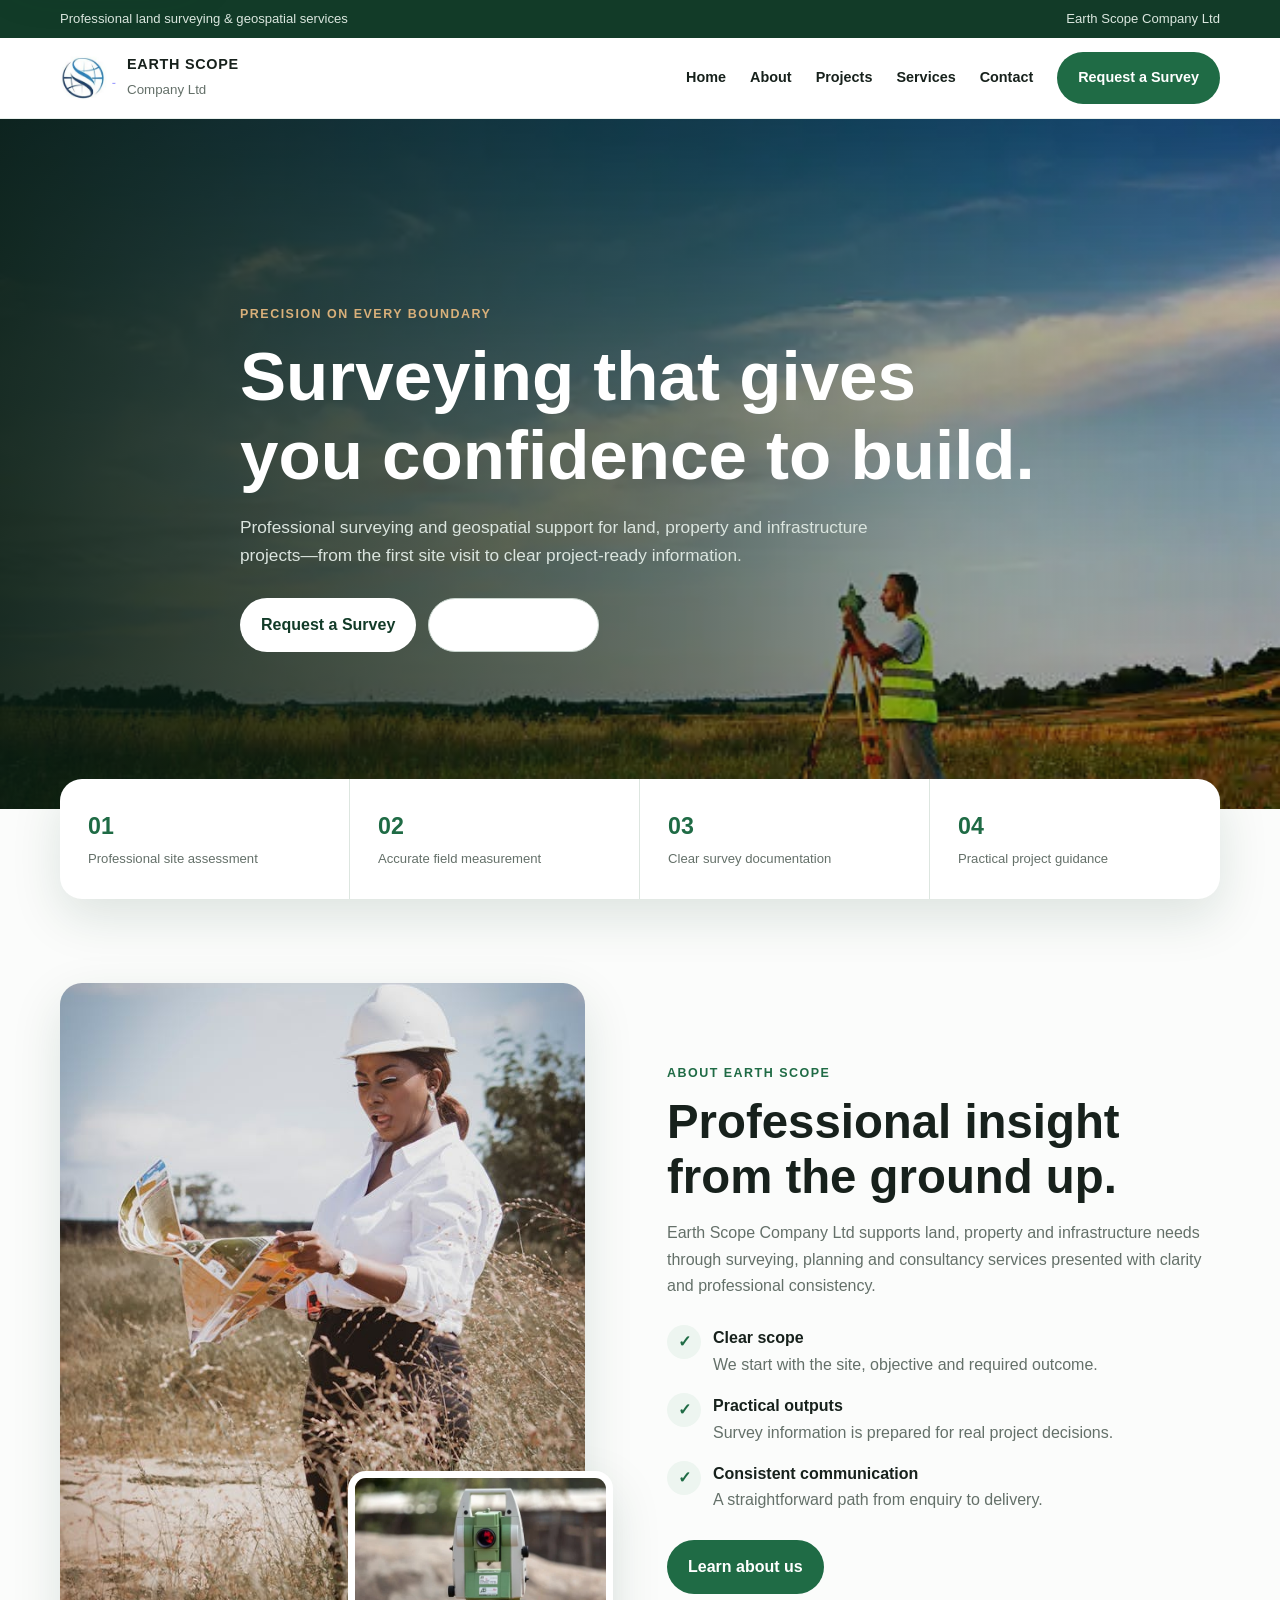
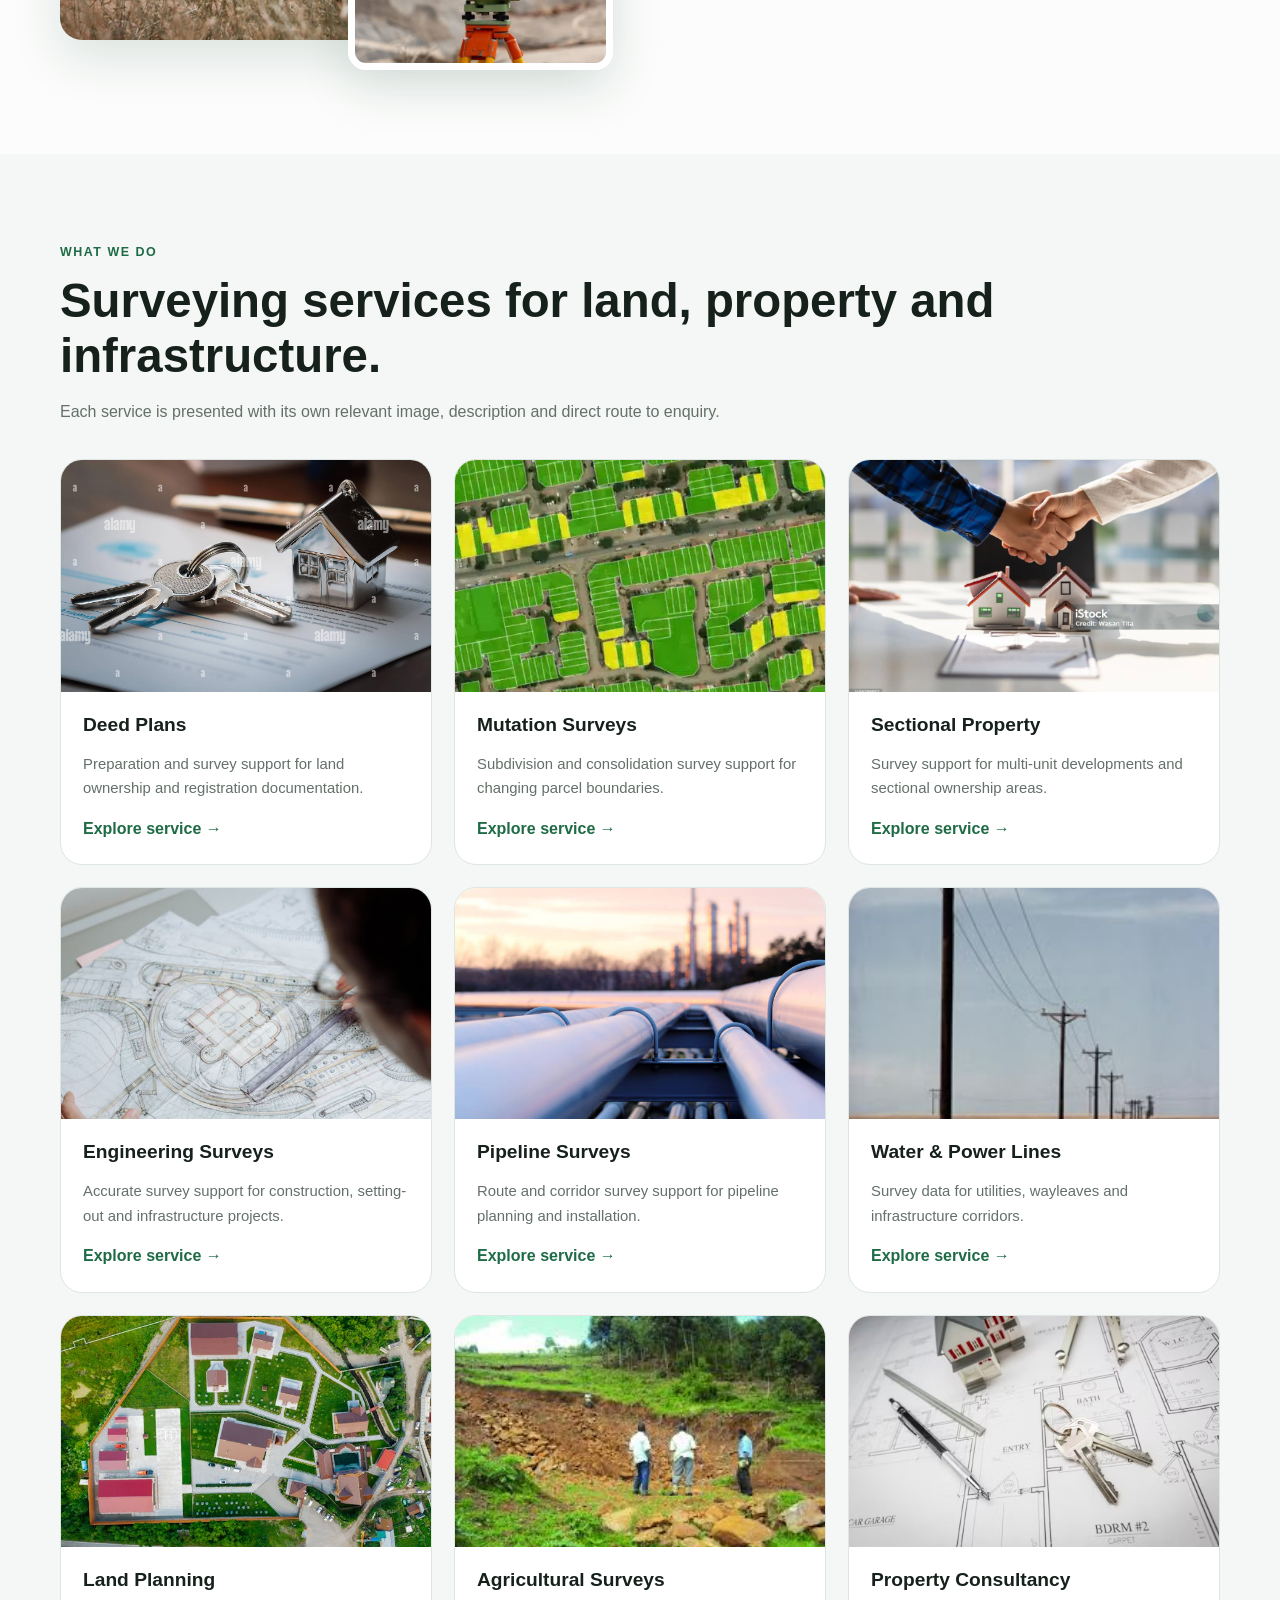
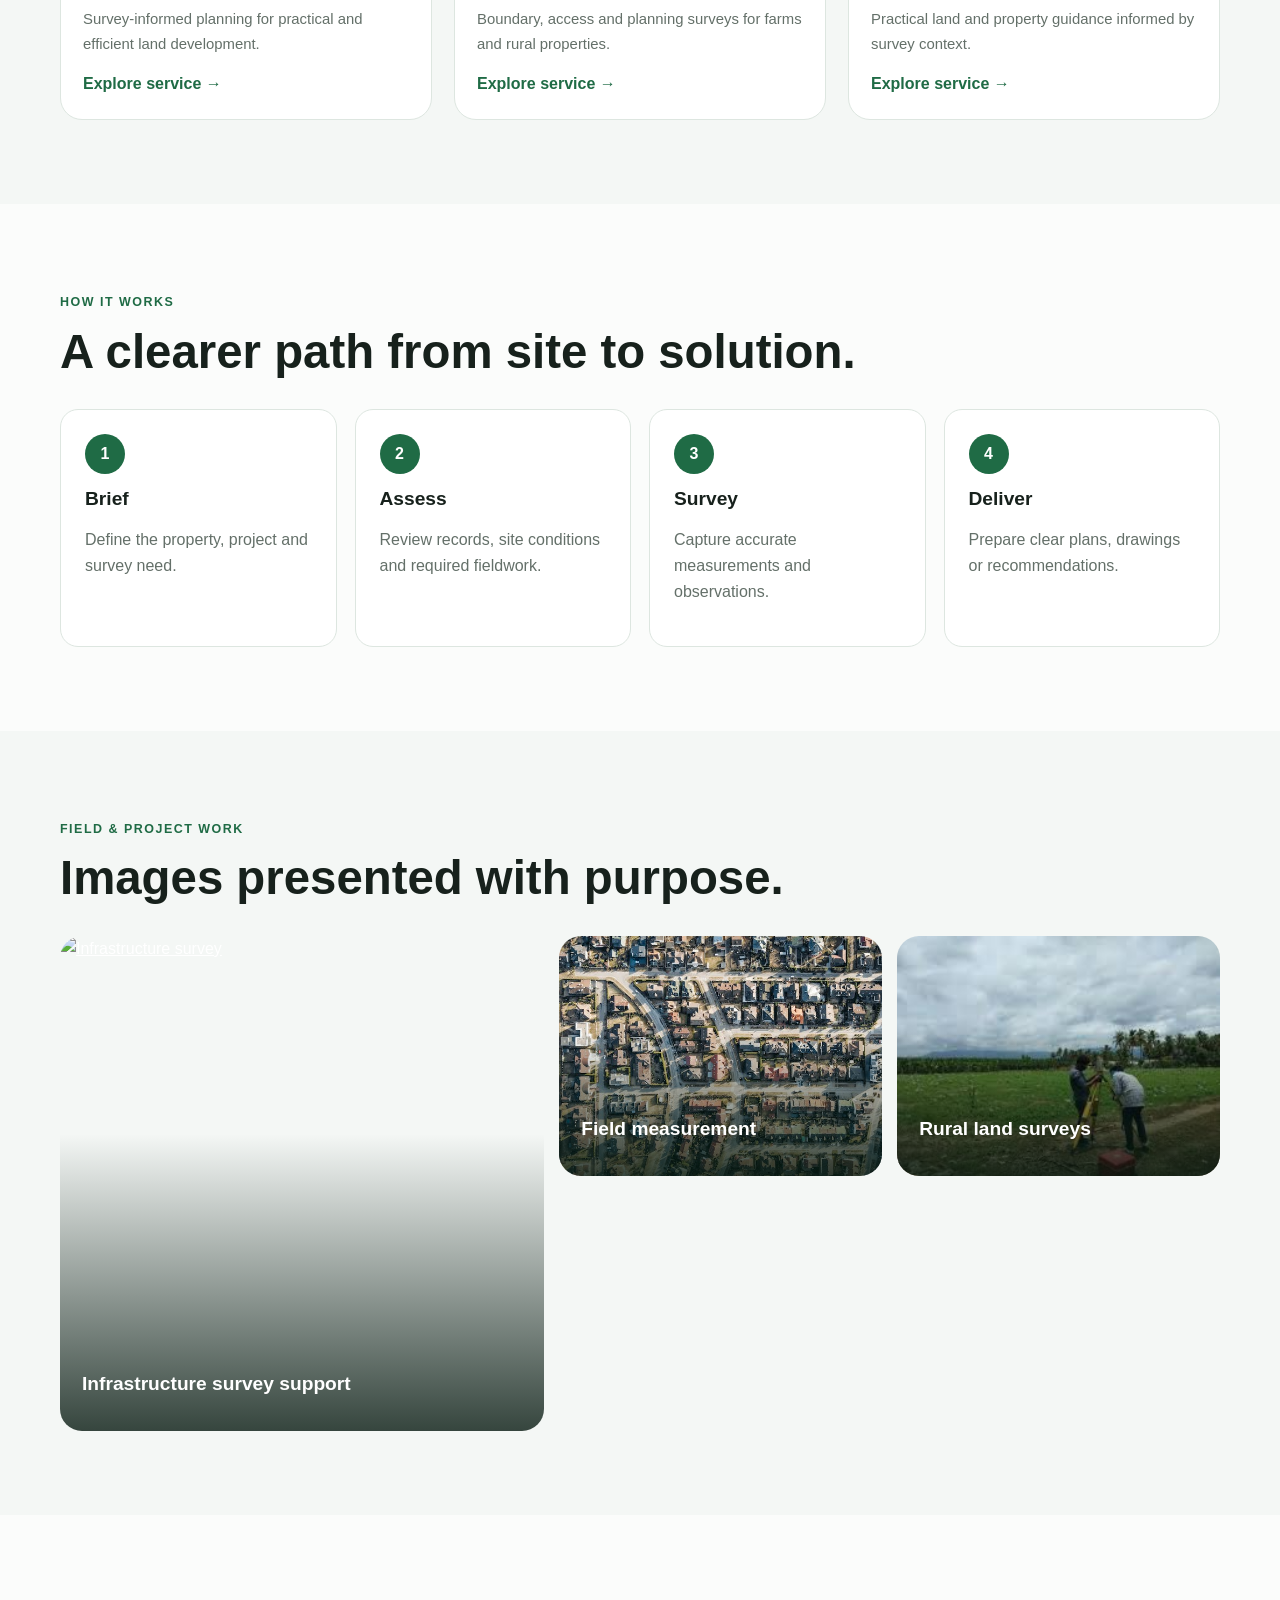
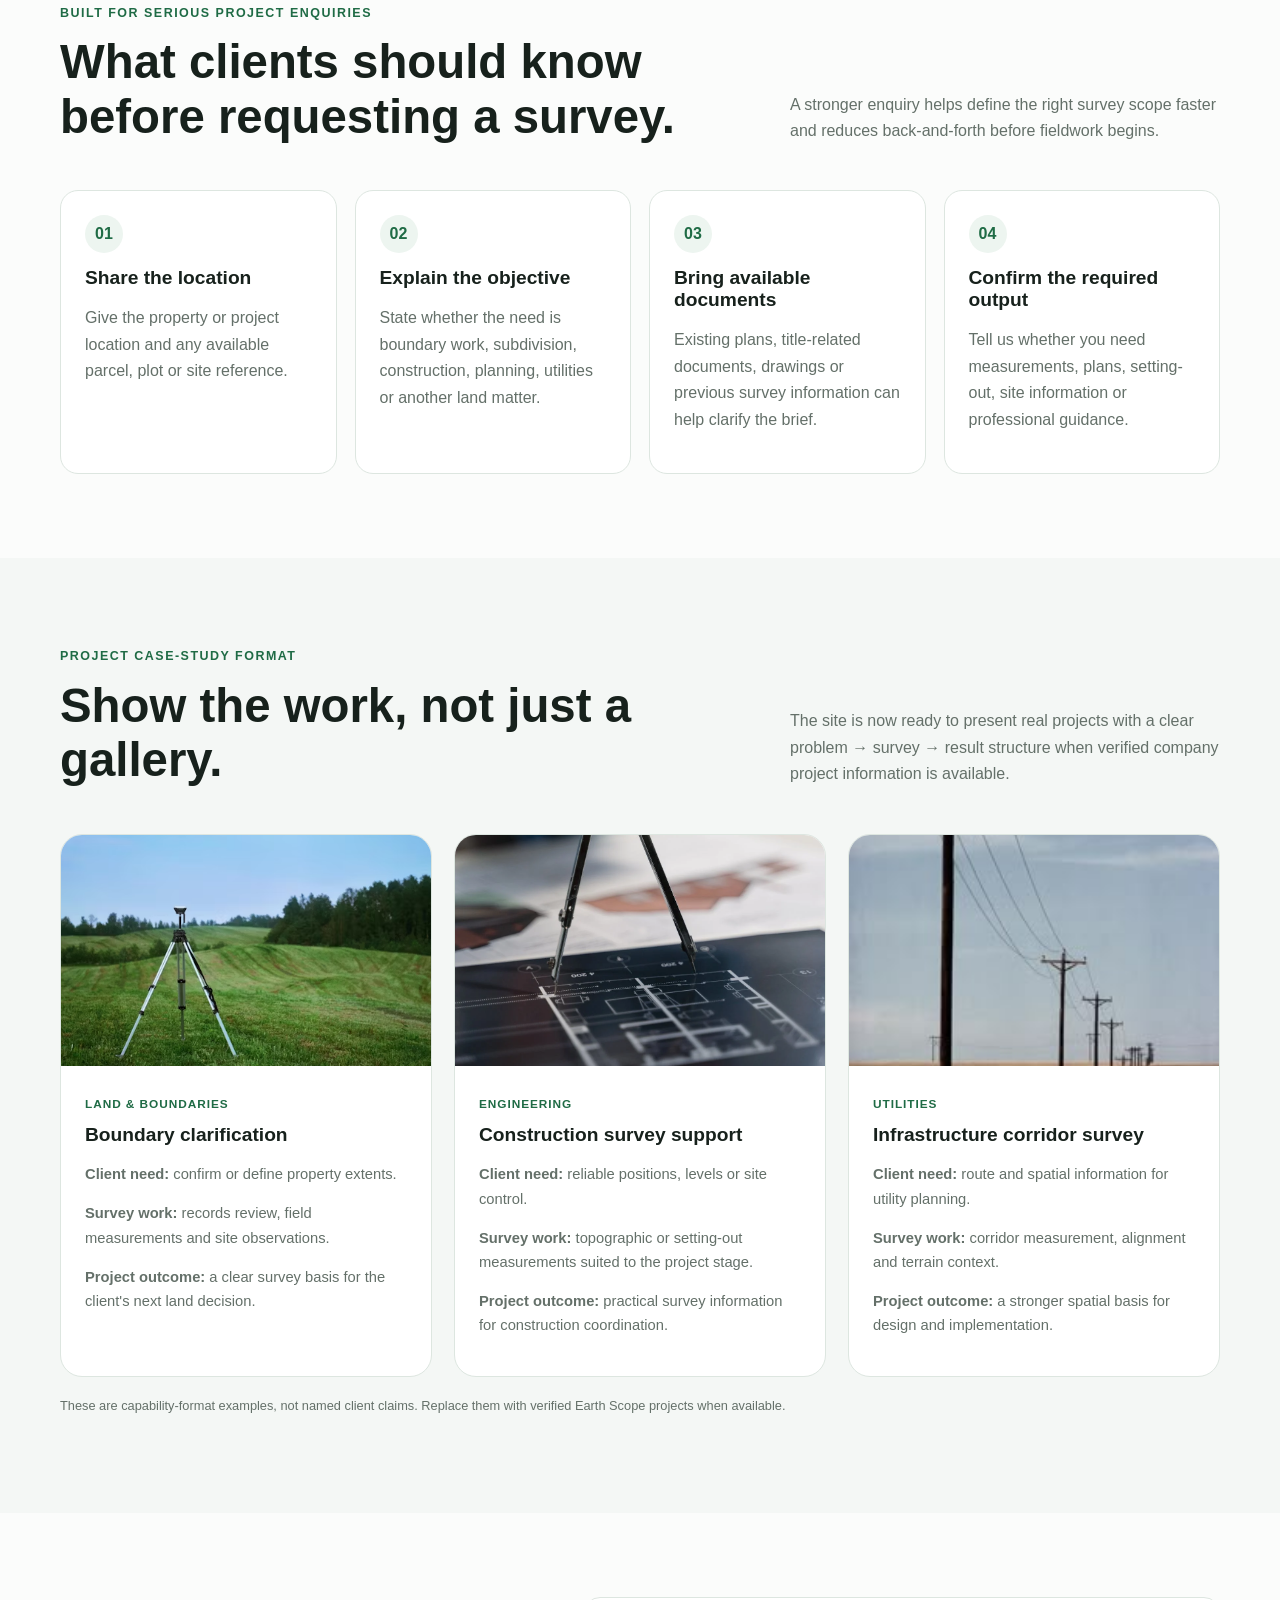
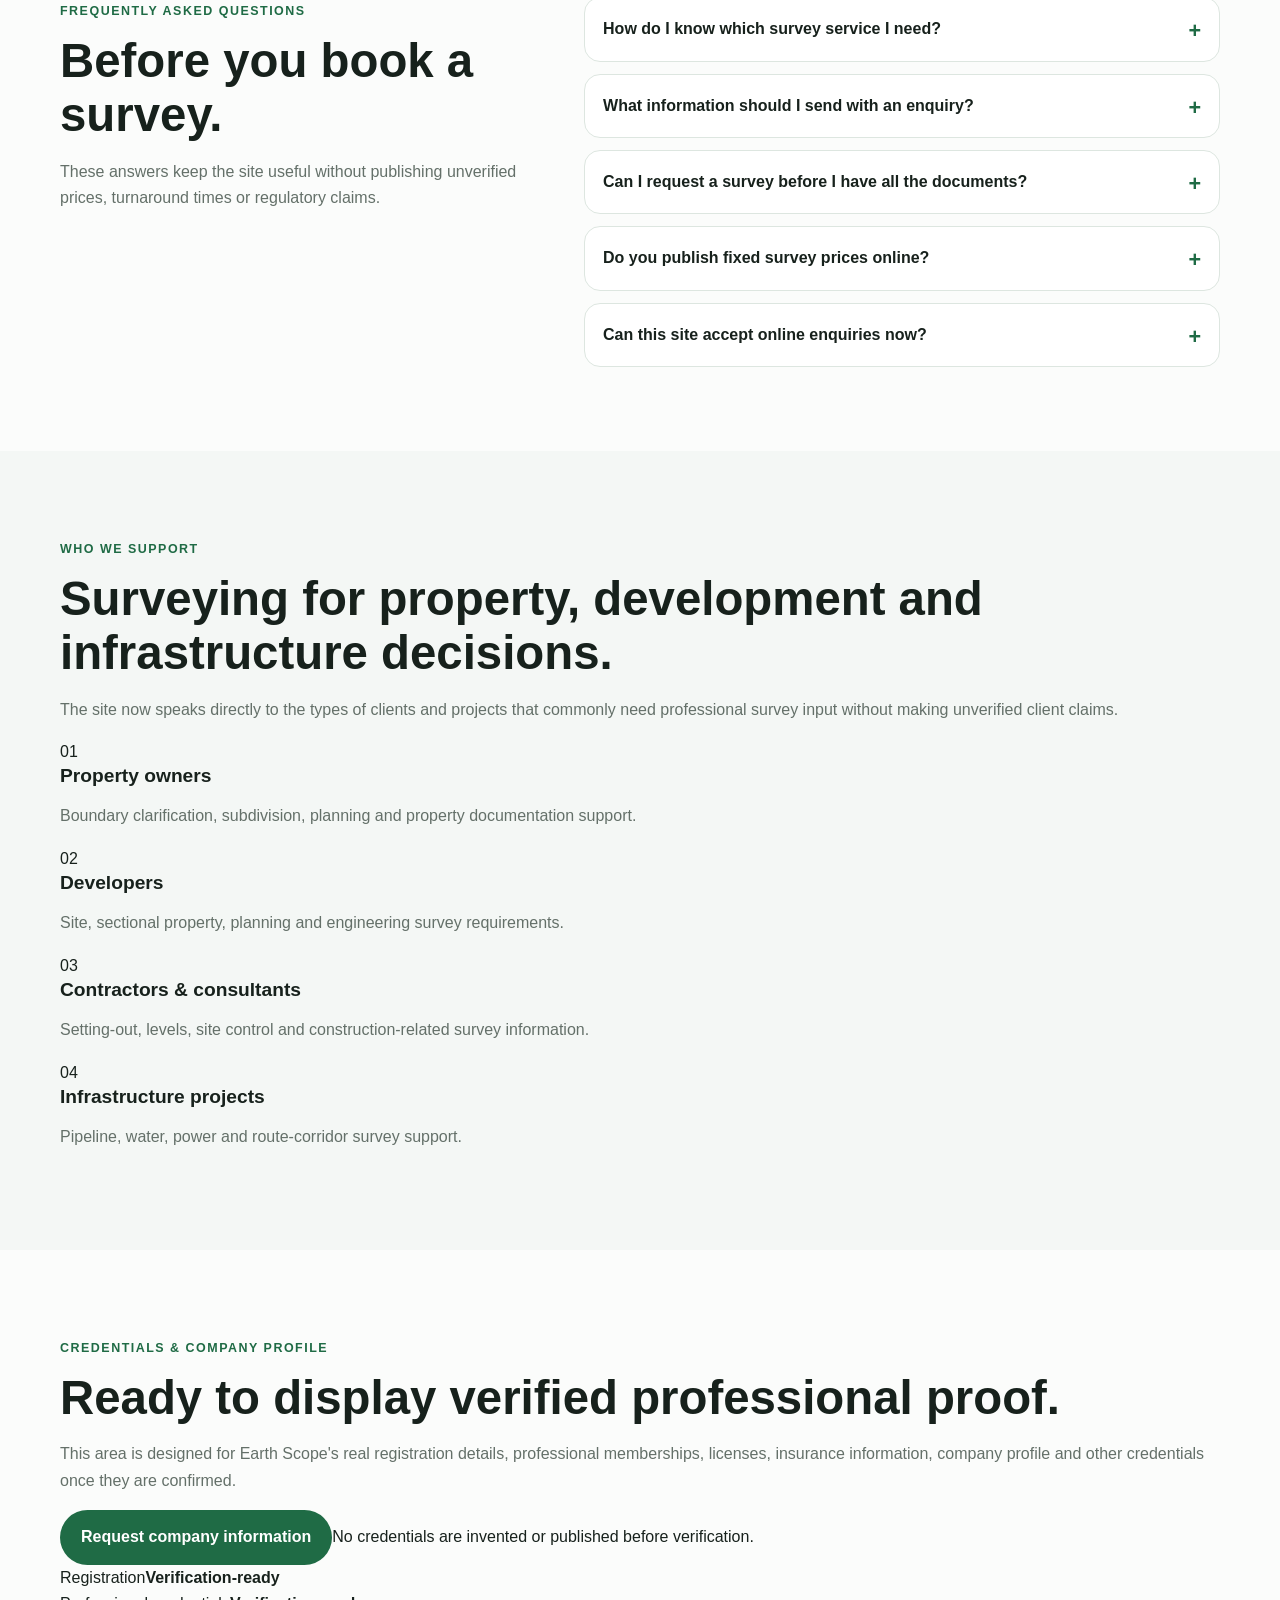
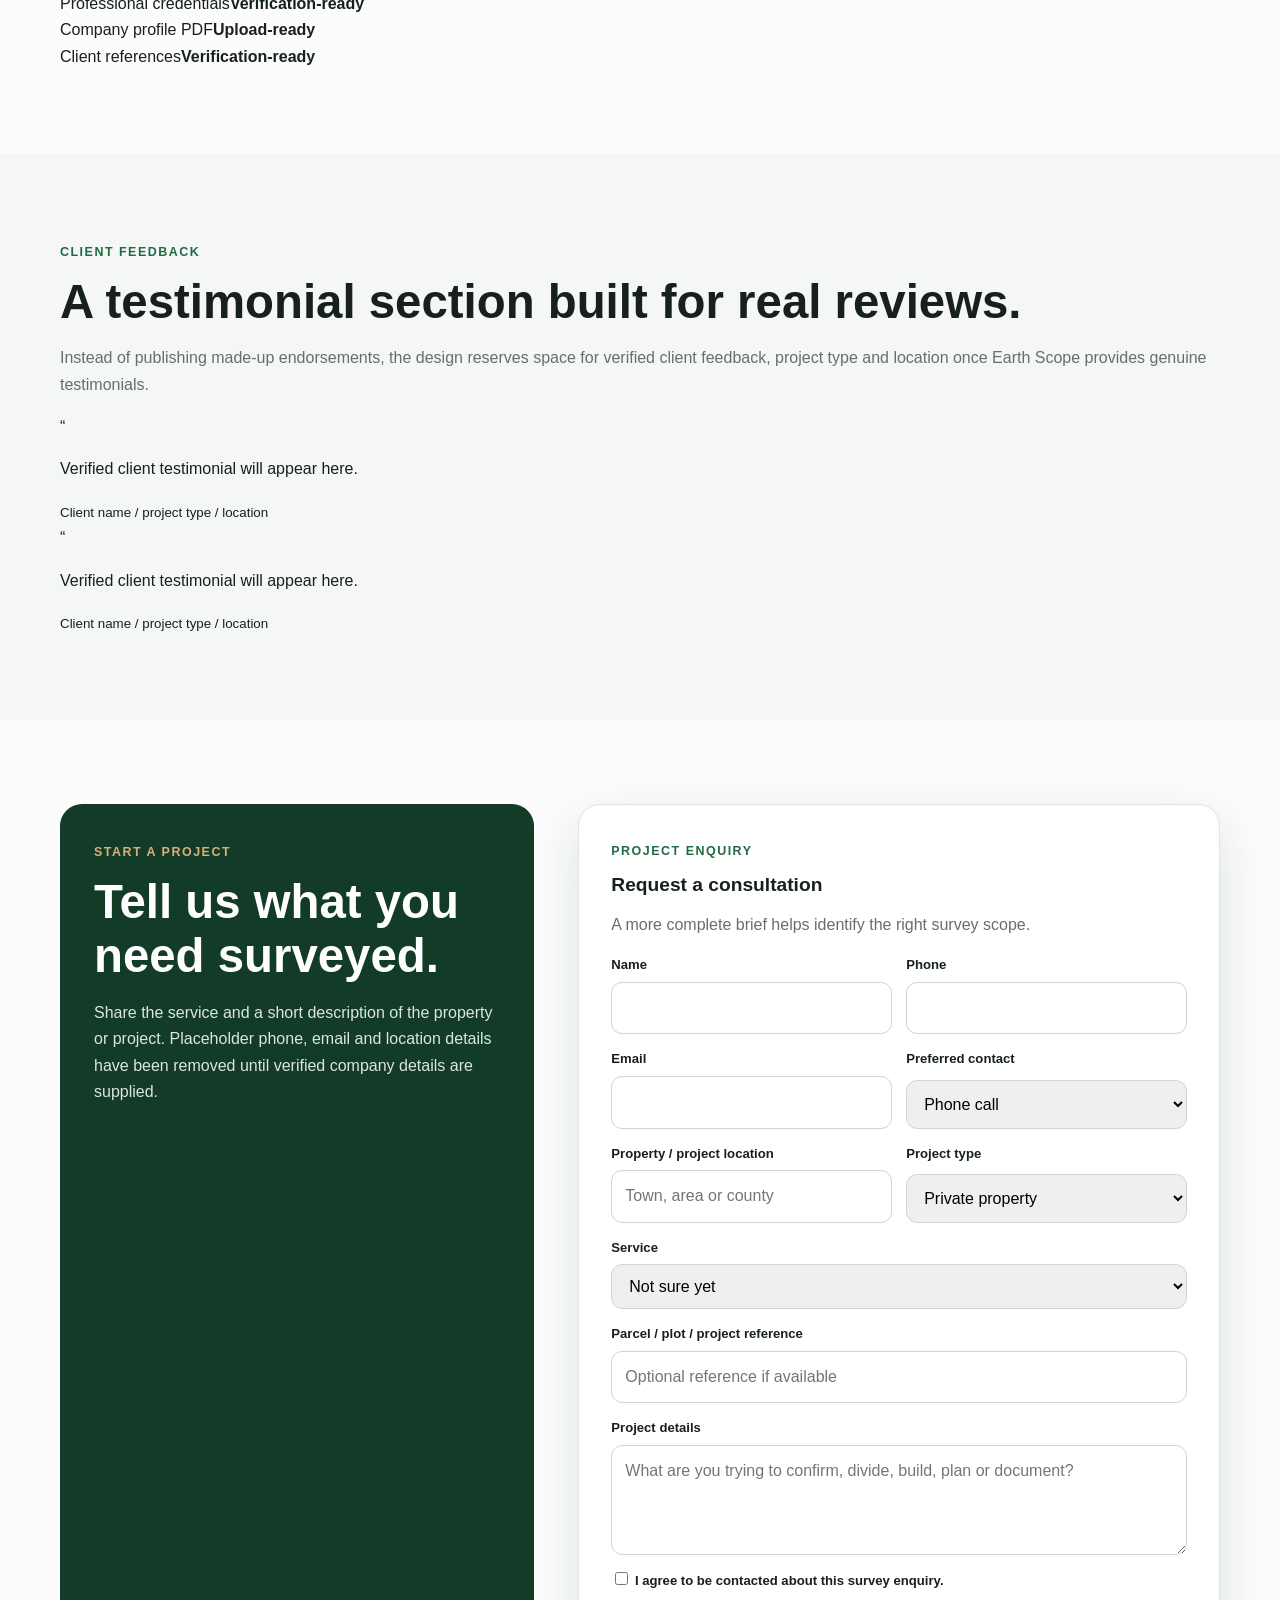
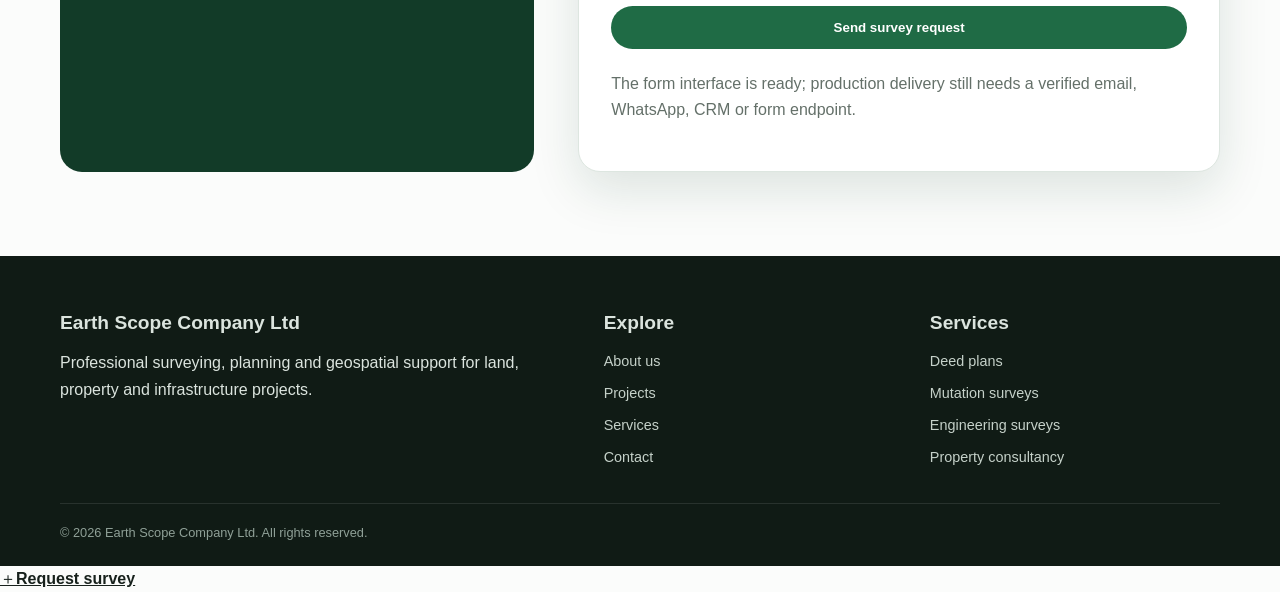
==== commit 299f8a6a: "feat: add commercial trust sections and richer survey enquiry flow" ====
--- a/index.html
+++ b/index.html
@@ -1 +1 @@
-<!doctype html><html lang="en"><head><meta charset="utf-8"><meta name="viewport" content="width=device-width,initial-scale=1"><meta name="description" content="Earth Scope Company Ltd provides professional land surveying, engineering survey, planning and property consultancy services."><title>Earth Scope Company Ltd | Professional Surveying Services</title><link rel="stylesheet" href="styles.css"><meta name="theme-color" content="#123b28"><link rel="icon" href="Images/Screenshot from 2025-02-05 19-01-55.png" type="image/png"></head><body><a class="skip-link" href="#main-content">Skip to main content</a><div class="topbar"><div class="container"><span>Professional land surveying & geospatial services</span><span>Earth Scope Company Ltd</span></div></div><nav class="navbar"><div class="container nav-wrap"><a class="brand" href="index.html"><img src="Images/Screenshot from 2025-02-05 19-01-55.png" alt="Earth Scope Company Ltd logo"><span><strong>EARTH SCOPE</strong><small>Company Ltd</small></span></a><button class="menu-btn" aria-label="Open navigation">☰</button><div class="nav-links"><a href="index.html">Home</a><a href="about.html">About</a><a href="project.html">Projects</a><a href="#services">Services</a><a href="#contact">Contact</a><a class="btn btn-primary" href="#contact">Request a Survey</a></div></div></nav><header class="hero"><img loading="lazy" fetchpriority="high" src="Images/cool surv.webp" alt="Professional land surveying in the field"><div class="container hero-content"><span class="eyebrow" style="color:#d9b07a">Precision on every boundary</span><h1>Surveying that gives you confidence to build.</h1><p>Professional surveying and geospatial support for land, property and infrastructure projects—from the first site visit to clear project-ready information.</p><div class="hero-actions"><a class="btn btn-light" href="#contact">Request a Survey</a><a class="btn btn-outline" href="#services">Explore Services</a></div></div></header><div class="stats"><div class="container stats-grid"><div class="stat"><strong>01</strong><span>Professional site assessment</span></div><div class="stat"><strong>02</strong><span>Accurate field measurement</span></div><div class="stat"><strong>03</strong><span>Clear survey documentation</span></div><div class="stat"><strong>04</strong><span>Practical project guidance</span></div></div></div><main id="main-content"><section class="section"><div class="container grid-2"><div class="media-stack reveal"><img loading="lazy" class="media-main" src="Images/surv.jpeg" alt="Survey work"><img loading="lazy" class="media-inset" src="Images/beacon.webp" alt="Survey beacon"></div><div class="reveal"><span class="eyebrow">About Earth Scope</span><h2>Professional insight from the ground up.</h2><p class="muted">Earth Scope Company Ltd supports land, property and infrastructure needs through surveying, planning and consultancy services presented with clarity and professional consistency.</p><div class="feature-list"><div class="feature"><span class="mark">✓</span><div><strong>Clear scope</strong><br><span class="muted">We start with the site, objective and required outcome.</span></div></div><div class="feature"><span class="mark">✓</span><div><strong>Practical outputs</strong><br><span class="muted">Survey information is prepared for real project decisions.</span></div></div><div class="feature"><span class="mark">✓</span><div><strong>Consistent communication</strong><br><span class="muted">A straightforward path from enquiry to delivery.</span></div></div></div><a class="btn btn-primary" href="about.html">Learn about us</a></div></div></section><section id="services" class="section soft"><div class="container"><span class="eyebrow">What we do</span><h2>Surveying services for land, property and infrastructure.</h2><p class="muted">Each service is presented with its own relevant image, description and direct route to enquiry.</p><div class="cards" style="margin-top:34px"><article class="card reveal"><div class="card-media"><img loading="lazy" src="Images/close-up-depiction-of-ownership-and-control-featuring-elements-like-keys-property-deeds-and-ownership-documents-representing-authority-responsibili-2S3AX6K.jpg" alt="Deed Plans"></div><div class="card-body"><h3>Deed Plans</h3><p>Preparation and survey support for land ownership and registration documentation.</p><a class="card-link" href="deed.html">Explore service →</a></div></article><article class="card reveal"><div class="card-media"><img loading="lazy" src="Images/Mutation-Survey.webp" alt="Mutation Surveys"></div><div class="card-body"><h3>Mutation Surveys</h3><p>Subdivision and consolidation survey support for changing parcel boundaries.</p><a class="card-link" href="mut.html">Explore service →</a></div></article><article class="card reveal"><div class="card-media"><img loading="lazy" src="Images/prop.webp" alt="Sectional Property"></div><div class="card-body"><h3>Sectional Property</h3><p>Survey support for multi-unit developments and sectional ownership areas.</p><a class="card-link" href="sectionalprop.html">Explore service →</a></div></article><article class="card reveal"><div class="card-media"><img loading="lazy" src="Images/eng.jpeg" alt="Engineering Surveys"></div><div class="card-body"><h3>Engineering Surveys</h3><p>Accurate survey support for construction, setting-out and infrastructure projects.</p><a class="card-link" href="eng.html">Explore service →</a></div></article><article class="card reveal"><div class="card-media"><img loading="lazy" src="Images/pipe.jpg" alt="Pipeline Surveys"></div><div class="card-body"><h3>Pipeline Surveys</h3><p>Route and corridor survey support for pipeline planning and installation.</p><a class="card-link" href="pipe.html">Explore service →</a></div></article><article class="card reveal"><div class="card-media"><img loading="lazy" src="Images/powerline.jpg" alt="Water & Power Lines"></div><div class="card-body"><h3>Water & Power Lines</h3><p>Survey data for utilities, wayleaves and infrastructure corridors.</p><a class="card-link" href="waterpower.html">Explore service →</a></div></article><article class="card reveal"><div class="card-media"><img loading="lazy" src="Images/pexels-photo-8319061.jpeg" alt="Land Planning"></div><div class="card-body"><h3>Land Planning</h3><p>Survey-informed planning for practical and efficient land development.</p><a class="card-link" href="landplan.html">Explore service →</a></div></article><article class="card reveal"><div class="card-media"><img loading="lazy" src="Images/agri.jpeg" alt="Agricultural Surveys"></div><div class="card-body"><h3>Agricultural Surveys</h3><p>Boundary, access and planning surveys for farms and rural properties.</p><a class="card-link" href="agri.html">Explore service →</a></div></article><article class="card reveal"><div class="card-media"><img loading="lazy" src="Images/property.avif" alt="Property Consultancy"></div><div class="card-body"><h3>Property Consultancy</h3><p>Practical land and property guidance informed by survey context.</p><a class="card-link" href="landconsult.html">Explore service →</a></div></article></div></div></section><section class="section"><div class="container"><span class="eyebrow">How it works</span><h2>A clearer path from site to solution.</h2><div class="process" style="margin-top:30px"><div><span>1</span><h3>Brief</h3><p class="muted">Define the property, project and survey need.</p></div><div><span>2</span><h3>Assess</h3><p class="muted">Review records, site conditions and required fieldwork.</p></div><div><span>3</span><h3>Survey</h3><p class="muted">Capture accurate measurements and observations.</p></div><div><span>4</span><h3>Deliver</h3><p class="muted">Prepare clear plans, drawings or recommendations.</p></div></div></div></section><section class="section soft"><div class="container"><span class="eyebrow">Field & project work</span><h2>Images presented with purpose.</h2><div class="gallery-grid" style="margin-top:30px"><a class="gallery-tile" href="project.html"><img loading="lazy" src="Images/pexels-tomfisk-2464069.jpg" alt="Infrastructure survey"><div class="gallery-caption"><h3>Infrastructure survey support</h3></div></a><a class="gallery-tile" href="project.html"><img loading="lazy" src="Images/pexels-photo-7937294.jpeg" alt="Survey equipment"><div class="gallery-caption"><h3>Field measurement</h3></div></a><a class="gallery-tile" href="project.html"><img loading="lazy" src="Images/agri 3.jpeg" alt="Agricultural land"><div class="gallery-caption"><h3>Rural land surveys</h3></div></a></div></div></section><section class="section"><div class="container"><div class="trust-head"><div><span class="eyebrow">Built for serious project enquiries</span><h2>What clients should know before requesting a survey.</h2></div><p class="muted">A stronger enquiry helps define the right survey scope faster and reduces back-and-forth before fieldwork begins.</p></div><div class="trust-grid"><div class="trust-card"><span class="trust-icon">01</span><h3>Share the location</h3><p class="muted">Give the property or project location and any available parcel, plot or site reference.</p></div><div class="trust-card"><span class="trust-icon">02</span><h3>Explain the objective</h3><p class="muted">State whether the need is boundary work, subdivision, construction, planning, utilities or another land matter.</p></div><div class="trust-card"><span class="trust-icon">03</span><h3>Bring available documents</h3><p class="muted">Existing plans, title-related documents, drawings or previous survey information can help clarify the brief.</p></div><div class="trust-card"><span class="trust-icon">04</span><h3>Confirm the required output</h3><p class="muted">Tell us whether you need measurements, plans, setting-out, site information or professional guidance.</p></div></div></div></section><section class="section soft"><div class="container"><div class="case-intro"><div><span class="eyebrow">Project case-study format</span><h2>Show the work, not just a gallery.</h2></div><p class="muted">The site is now ready to present real projects with a clear problem → survey → result structure when verified company project information is available.</p></div><div class="case-grid"><article class="case-card"><img loading="lazy" src="Images/beacon1.avif" alt="Land boundary survey context"><div class="case-content"><span class="case-label">Land & boundaries</span><h3>Boundary clarification</h3><p><strong>Client need:</strong> confirm or define property extents.</p><p><strong>Survey work:</strong> records review, field measurements and site observations.</p><p><strong>Project outcome:</strong> a clear survey basis for the client's next land decision.</p></div></article><article class="case-card"><img loading="lazy" src="Images/enginerring.webp" alt="Engineering survey context"><div class="case-content"><span class="case-label">Engineering</span><h3>Construction survey support</h3><p><strong>Client need:</strong> reliable positions, levels or site control.</p><p><strong>Survey work:</strong> topographic or setting-out measurements suited to the project stage.</p><p><strong>Project outcome:</strong> practical survey information for construction coordination.</p></div></article><article class="case-card"><img loading="lazy" src="Images/powerline.jpg" alt="Utility corridor survey context"><div class="case-content"><span class="case-label">Utilities</span><h3>Infrastructure corridor survey</h3><p><strong>Client need:</strong> route and spatial information for utility planning.</p><p><strong>Survey work:</strong> corridor measurement, alignment and terrain context.</p><p><strong>Project outcome:</strong> a stronger spatial basis for design and implementation.</p></div></article></div><p class="case-note">These are capability-format examples, not named client claims. Replace them with verified Earth Scope projects when available.</p></div></section><section class="section"><div class="container faq-wrap"><div><span class="eyebrow">Frequently asked questions</span><h2>Before you book a survey.</h2><p class="muted">These answers keep the site useful without publishing unverified prices, turnaround times or regulatory claims.</p></div><div class="faq-list"><details><summary>How do I know which survey service I need?</summary><p>Start with the outcome you want: define a boundary, subdivide land, support construction, plan a site, map a utility route or review a property issue. The enquiry form can then be matched to the closest service.</p></details><details><summary>What information should I send with an enquiry?</summary><p>Share the location, the purpose of the survey, any available property or project references, and any existing plans or documents that may help explain the site.</p></details><details><summary>Can I request a survey before I have all the documents?</summary><p>Yes. You can start with the information you have. The initial discussion can identify which additional records or site details may be useful before fieldwork.</p></details><details><summary>Do you publish fixed survey prices online?</summary><p>No fixed prices are shown because survey scope can vary by site, service type, available information and required output. A quotation should follow review of the actual project brief.</p></details><details><summary>Can this site accept online enquiries now?</summary><p>The enquiry interface is ready. Before production launch it still needs to be connected to Earth Scope's verified email, WhatsApp, form service or CRM.</p></details></div></div></section><section id="contact" class="section"><div class="container contact-grid"><div class="contact-panel reveal"><span class="eyebrow" style="color:#d9b07a">Start a project</span><h2>Tell us what you need surveyed.</h2><p>Share the service and a short description of the property or project. Placeholder phone, email and location details have been removed until verified company details are supplied.</p></div><form id="quote-form" class="contact-form reveal"><h3>Request a consultation</h3><div class="form-grid"><div class="field"><label>Name</label><input required></div><div class="field"><label>Phone</label><input required></div><div class="field full"><label>Service</label><select><option>Deed Plans</option><option>Mutation Surveys</option><option>Sectional Property</option><option>Engineering Surveys</option><option>Pipeline Surveys</option><option>Water & Power Lines</option><option>Land Planning</option><option>Agricultural Surveys</option><option>Property Consultancy</option></select></div><div class="field full"><label>Project details</label><textarea placeholder="Location, property type and what you need help with"></textarea></div><div class="field full"><button class="btn btn-primary">Send request</button><p id="form-message" class="muted"></p></div></div></form></div></section></main><footer><div class="container"><div class="footer-grid"><div><h3>Earth Scope Company Ltd</h3><p>Professional surveying, planning and geospatial support for land, property and infrastructure projects.</p></div><div><h3>Explore</h3><div class="footer-links"><a href="about.html">About us</a><a href="project.html">Projects</a><a href="#services">Services</a><a href="#contact">Contact</a></div></div><div><h3>Services</h3><div class="footer-links"><a href="deed.html">Deed plans</a><a href="mut.html">Mutation surveys</a><a href="eng.html">Engineering surveys</a><a href="landconsult.html">Property consultancy</a></div></div></div><div class="footer-bottom">© 2026 Earth Scope Company Ltd. All rights reserved.</div></div></footer><script src="script.js"></script></body></html>+<!doctype html><html lang="en"><head><meta charset="utf-8"><meta name="viewport" content="width=device-width,initial-scale=1"><meta name="description" content="Earth Scope Company Ltd provides professional land surveying, engineering survey, planning and property consultancy services."><title>Earth Scope Company Ltd | Professional Surveying Services</title><link rel="stylesheet" href="styles.css"><meta name="theme-color" content="#123b28"><link rel="icon" href="Images/Screenshot from 2025-02-05 19-01-55.png" type="image/png"></head><body><a class="skip-link" href="#main-content">Skip to main content</a><div class="topbar"><div class="container"><span>Professional land surveying & geospatial services</span><span>Earth Scope Company Ltd</span></div></div><nav class="navbar"><div class="container nav-wrap"><a class="brand" href="index.html"><img src="Images/Screenshot from 2025-02-05 19-01-55.png" alt="Earth Scope Company Ltd logo"><span><strong>EARTH SCOPE</strong><small>Company Ltd</small></span></a><button class="menu-btn" aria-label="Open navigation">☰</button><div class="nav-links"><a href="index.html">Home</a><a href="about.html">About</a><a href="project.html">Projects</a><a href="#services">Services</a><a href="#contact">Contact</a><a class="btn btn-primary" href="#contact">Request a Survey</a></div></div></nav><header class="hero"><img loading="lazy" fetchpriority="high" src="Images/cool surv.webp" alt="Professional land surveying in the field"><div class="container hero-content"><span class="eyebrow" style="color:#d9b07a">Precision on every boundary</span><h1>Surveying that gives you confidence to build.</h1><p>Professional surveying and geospatial support for land, property and infrastructure projects—from the first site visit to clear project-ready information.</p><div class="hero-actions"><a class="btn btn-light" href="#contact">Request a Survey</a><a class="btn btn-outline" href="#services">Explore Services</a></div></div></header><div class="stats"><div class="container stats-grid"><div class="stat"><strong>01</strong><span>Professional site assessment</span></div><div class="stat"><strong>02</strong><span>Accurate field measurement</span></div><div class="stat"><strong>03</strong><span>Clear survey documentation</span></div><div class="stat"><strong>04</strong><span>Practical project guidance</span></div></div></div><main id="main-content"><section class="section"><div class="container grid-2"><div class="media-stack reveal"><img loading="lazy" class="media-main" src="Images/surv.jpeg" alt="Survey work"><img loading="lazy" class="media-inset" src="Images/beacon.webp" alt="Survey beacon"></div><div class="reveal"><span class="eyebrow">About Earth Scope</span><h2>Professional insight from the ground up.</h2><p class="muted">Earth Scope Company Ltd supports land, property and infrastructure needs through surveying, planning and consultancy services presented with clarity and professional consistency.</p><div class="feature-list"><div class="feature"><span class="mark">✓</span><div><strong>Clear scope</strong><br><span class="muted">We start with the site, objective and required outcome.</span></div></div><div class="feature"><span class="mark">✓</span><div><strong>Practical outputs</strong><br><span class="muted">Survey information is prepared for real project decisions.</span></div></div><div class="feature"><span class="mark">✓</span><div><strong>Consistent communication</strong><br><span class="muted">A straightforward path from enquiry to delivery.</span></div></div></div><a class="btn btn-primary" href="about.html">Learn about us</a></div></div></section><section id="services" class="section soft"><div class="container"><span class="eyebrow">What we do</span><h2>Surveying services for land, property and infrastructure.</h2><p class="muted">Each service is presented with its own relevant image, description and direct route to enquiry.</p><div class="cards" style="margin-top:34px"><article class="card reveal"><div class="card-media"><img loading="lazy" src="Images/close-up-depiction-of-ownership-and-control-featuring-elements-like-keys-property-deeds-and-ownership-documents-representing-authority-responsibili-2S3AX6K.jpg" alt="Deed Plans"></div><div class="card-body"><h3>Deed Plans</h3><p>Preparation and survey support for land ownership and registration documentation.</p><a class="card-link" href="deed.html">Explore service →</a></div></article><article class="card reveal"><div class="card-media"><img loading="lazy" src="Images/Mutation-Survey.webp" alt="Mutation Surveys"></div><div class="card-body"><h3>Mutation Surveys</h3><p>Subdivision and consolidation survey support for changing parcel boundaries.</p><a class="card-link" href="mut.html">Explore service →</a></div></article><article class="card reveal"><div class="card-media"><img loading="lazy" src="Images/prop.webp" alt="Sectional Property"></div><div class="card-body"><h3>Sectional Property</h3><p>Survey support for multi-unit developments and sectional ownership areas.</p><a class="card-link" href="sectionalprop.html">Explore service →</a></div></article><article class="card reveal"><div class="card-media"><img loading="lazy" src="Images/eng.jpeg" alt="Engineering Surveys"></div><div class="card-body"><h3>Engineering Surveys</h3><p>Accurate survey support for construction, setting-out and infrastructure projects.</p><a class="card-link" href="eng.html">Explore service →</a></div></article><article class="card reveal"><div class="card-media"><img loading="lazy" src="Images/pipe.jpg" alt="Pipeline Surveys"></div><div class="card-body"><h3>Pipeline Surveys</h3><p>Route and corridor survey support for pipeline planning and installation.</p><a class="card-link" href="pipe.html">Explore service →</a></div></article><article class="card reveal"><div class="card-media"><img loading="lazy" src="Images/powerline.jpg" alt="Water & Power Lines"></div><div class="card-body"><h3>Water & Power Lines</h3><p>Survey data for utilities, wayleaves and infrastructure corridors.</p><a class="card-link" href="waterpower.html">Explore service →</a></div></article><article class="card reveal"><div class="card-media"><img loading="lazy" src="Images/pexels-photo-8319061.jpeg" alt="Land Planning"></div><div class="card-body"><h3>Land Planning</h3><p>Survey-informed planning for practical and efficient land development.</p><a class="card-link" href="landplan.html">Explore service →</a></div></article><article class="card reveal"><div class="card-media"><img loading="lazy" src="Images/agri.jpeg" alt="Agricultural Surveys"></div><div class="card-body"><h3>Agricultural Surveys</h3><p>Boundary, access and planning surveys for farms and rural properties.</p><a class="card-link" href="agri.html">Explore service →</a></div></article><article class="card reveal"><div class="card-media"><img loading="lazy" src="Images/property.avif" alt="Property Consultancy"></div><div class="card-body"><h3>Property Consultancy</h3><p>Practical land and property guidance informed by survey context.</p><a class="card-link" href="landconsult.html">Explore service →</a></div></article></div></div></section><section class="section"><div class="container"><span class="eyebrow">How it works</span><h2>A clearer path from site to solution.</h2><div class="process" style="margin-top:30px"><div><span>1</span><h3>Brief</h3><p class="muted">Define the property, project and survey need.</p></div><div><span>2</span><h3>Assess</h3><p class="muted">Review records, site conditions and required fieldwork.</p></div><div><span>3</span><h3>Survey</h3><p class="muted">Capture accurate measurements and observations.</p></div><div><span>4</span><h3>Deliver</h3><p class="muted">Prepare clear plans, drawings or recommendations.</p></div></div></div></section><section class="section soft"><div class="container"><span class="eyebrow">Field & project work</span><h2>Images presented with purpose.</h2><div class="gallery-grid" style="margin-top:30px"><a class="gallery-tile" href="project.html"><img loading="lazy" src="Images/pexels-tomfisk-2464069.jpg" alt="Infrastructure survey"><div class="gallery-caption"><h3>Infrastructure survey support</h3></div></a><a class="gallery-tile" href="project.html"><img loading="lazy" src="Images/pexels-photo-7937294.jpeg" alt="Survey equipment"><div class="gallery-caption"><h3>Field measurement</h3></div></a><a class="gallery-tile" href="project.html"><img loading="lazy" src="Images/agri 3.jpeg" alt="Agricultural land"><div class="gallery-caption"><h3>Rural land surveys</h3></div></a></div></div></section><section class="section"><div class="container"><div class="trust-head"><div><span class="eyebrow">Built for serious project enquiries</span><h2>What clients should know before requesting a survey.</h2></div><p class="muted">A stronger enquiry helps define the right survey scope faster and reduces back-and-forth before fieldwork begins.</p></div><div class="trust-grid"><div class="trust-card"><span class="trust-icon">01</span><h3>Share the location</h3><p class="muted">Give the property or project location and any available parcel, plot or site reference.</p></div><div class="trust-card"><span class="trust-icon">02</span><h3>Explain the objective</h3><p class="muted">State whether the need is boundary work, subdivision, construction, planning, utilities or another land matter.</p></div><div class="trust-card"><span class="trust-icon">03</span><h3>Bring available documents</h3><p class="muted">Existing plans, title-related documents, drawings or previous survey information can help clarify the brief.</p></div><div class="trust-card"><span class="trust-icon">04</span><h3>Confirm the required output</h3><p class="muted">Tell us whether you need measurements, plans, setting-out, site information or professional guidance.</p></div></div></div></section><section class="section soft"><div class="container"><div class="case-intro"><div><span class="eyebrow">Project case-study format</span><h2>Show the work, not just a gallery.</h2></div><p class="muted">The site is now ready to present real projects with a clear problem → survey → result structure when verified company project information is available.</p></div><div class="case-grid"><article class="case-card"><img loading="lazy" src="Images/beacon1.avif" alt="Land boundary survey context"><div class="case-content"><span class="case-label">Land & boundaries</span><h3>Boundary clarification</h3><p><strong>Client need:</strong> confirm or define property extents.</p><p><strong>Survey work:</strong> records review, field measurements and site observations.</p><p><strong>Project outcome:</strong> a clear survey basis for the client's next land decision.</p></div></article><article class="case-card"><img loading="lazy" src="Images/enginerring.webp" alt="Engineering survey context"><div class="case-content"><span class="case-label">Engineering</span><h3>Construction survey support</h3><p><strong>Client need:</strong> reliable positions, levels or site control.</p><p><strong>Survey work:</strong> topographic or setting-out measurements suited to the project stage.</p><p><strong>Project outcome:</strong> practical survey information for construction coordination.</p></div></article><article class="case-card"><img loading="lazy" src="Images/powerline.jpg" alt="Utility corridor survey context"><div class="case-content"><span class="case-label">Utilities</span><h3>Infrastructure corridor survey</h3><p><strong>Client need:</strong> route and spatial information for utility planning.</p><p><strong>Survey work:</strong> corridor measurement, alignment and terrain context.</p><p><strong>Project outcome:</strong> a stronger spatial basis for design and implementation.</p></div></article></div><p class="case-note">These are capability-format examples, not named client claims. Replace them with verified Earth Scope projects when available.</p></div></section><section class="section"><div class="container faq-wrap"><div><span class="eyebrow">Frequently asked questions</span><h2>Before you book a survey.</h2><p class="muted">These answers keep the site useful without publishing unverified prices, turnaround times or regulatory claims.</p></div><div class="faq-list"><details><summary>How do I know which survey service I need?</summary><p>Start with the outcome you want: define a boundary, subdivide land, support construction, plan a site, map a utility route or review a property issue. The enquiry form can then be matched to the closest service.</p></details><details><summary>What information should I send with an enquiry?</summary><p>Share the location, the purpose of the survey, any available property or project references, and any existing plans or documents that may help explain the site.</p></details><details><summary>Can I request a survey before I have all the documents?</summary><p>Yes. You can start with the information you have. The initial discussion can identify which additional records or site details may be useful before fieldwork.</p></details><details><summary>Do you publish fixed survey prices online?</summary><p>No fixed prices are shown because survey scope can vary by site, service type, available information and required output. A quotation should follow review of the actual project brief.</p></details><details><summary>Can this site accept online enquiries now?</summary><p>The enquiry interface is ready. Before production launch it still needs to be connected to Earth Scope's verified email, WhatsApp, form service or CRM.</p></details></div></div></section><section class="section soft"><div class="container"><div class="commercial-head"><div><span class="eyebrow">Who we support</span><h2>Surveying for property, development and infrastructure decisions.</h2></div><p class="muted">The site now speaks directly to the types of clients and projects that commonly need professional survey input without making unverified client claims.</p></div><div class="audience-grid"><article class="audience-card"><span>01</span><h3>Property owners</h3><p class="muted">Boundary clarification, subdivision, planning and property documentation support.</p></article><article class="audience-card"><span>02</span><h3>Developers</h3><p class="muted">Site, sectional property, planning and engineering survey requirements.</p></article><article class="audience-card"><span>03</span><h3>Contractors & consultants</h3><p class="muted">Setting-out, levels, site control and construction-related survey information.</p></article><article class="audience-card"><span>04</span><h3>Infrastructure projects</h3><p class="muted">Pipeline, water, power and route-corridor survey support.</p></article></div></div></section><section class="section"><div class="container proof-grid"><div class="proof-copy"><span class="eyebrow">Credentials & company profile</span><h2>Ready to display verified professional proof.</h2><p class="muted">This area is designed for Earth Scope's real registration details, professional memberships, licenses, insurance information, company profile and other credentials once they are confirmed.</p><div class="proof-actions"><a class="btn btn-primary" href="#contact">Request company information</a><span class="proof-note">No credentials are invented or published before verification.</span></div></div><div class="proof-panel"><div class="proof-item"><span>Registration</span><strong>Verification-ready</strong></div><div class="proof-item"><span>Professional credentials</span><strong>Verification-ready</strong></div><div class="proof-item"><span>Company profile PDF</span><strong>Upload-ready</strong></div><div class="proof-item"><span>Client references</span><strong>Verification-ready</strong></div></div></div></section><section class="section soft"><div class="container feedback-wrap"><div><span class="eyebrow">Client feedback</span><h2>A testimonial section built for real reviews.</h2><p class="muted">Instead of publishing made-up endorsements, the design reserves space for verified client feedback, project type and location once Earth Scope provides genuine testimonials.</p></div><div class="feedback-preview"><div class="feedback-card"><span class="quote-mark">“</span><p>Verified client testimonial will appear here.</p><small>Client name / project type / location</small></div><div class="feedback-card"><span class="quote-mark">“</span><p>Verified client testimonial will appear here.</p><small>Client name / project type / location</small></div></div></div></section><section id="contact" class="section"><div class="container contact-grid"><div class="contact-panel reveal"><span class="eyebrow" style="color:#d9b07a">Start a project</span><h2>Tell us what you need surveyed.</h2><p>Share the service and a short description of the property or project. Placeholder phone, email and location details have been removed until verified company details are supplied.</p></div><form id="quote-form" class="contact-form reveal"><div class="form-heading"><span class="eyebrow">Project enquiry</span><h3>Request a consultation</h3><p class="muted">A more complete brief helps identify the right survey scope.</p></div><div class="form-grid"><div class="field"><label for="q-name">Name</label><input id="q-name" name="name" autocomplete="name" required></div><div class="field"><label for="q-phone">Phone</label><input id="q-phone" name="phone" autocomplete="tel" required></div><div class="field"><label for="q-email">Email</label><input id="q-email" name="email" type="email" autocomplete="email"></div><div class="field"><label for="q-contact">Preferred contact</label><select id="q-contact" name="preferred-contact"><option>Phone call</option><option>WhatsApp</option><option>Email</option></select></div><div class="field"><label for="q-location">Property / project location</label><input id="q-location" name="location" placeholder="Town, area or county" required></div><div class="field"><label for="q-type">Project type</label><select id="q-type" name="project-type"><option>Private property</option><option>Residential development</option><option>Commercial development</option><option>Construction / engineering</option><option>Infrastructure / utilities</option><option>Agricultural / rural land</option><option>Other</option></select></div><div class="field full"><label for="q-service">Service</label><select id="q-service" name="service"><option>Not sure yet</option><option>Deed Plans</option><option>Mutation Surveys</option><option>Sectional Property</option><option>Engineering Surveys</option><option>Pipeline Surveys</option><option>Water & Power Lines</option><option>Land Planning</option><option>Agricultural Surveys</option><option>Property Consultancy</option></select></div><div class="field full"><label for="q-reference">Parcel / plot / project reference</label><input id="q-reference" name="reference" placeholder="Optional reference if available"></div><div class="field full"><label for="q-details">Project details</label><textarea id="q-details" name="details" placeholder="What are you trying to confirm, divide, build, plan or document?" required></textarea></div><div class="field full consent"><label><input type="checkbox" required> I agree to be contacted about this survey enquiry.</label></div><div class="field full"><button class="btn btn-primary" type="submit">Send survey request</button><p id="form-message" class="muted">The form interface is ready; production delivery still needs a verified email, WhatsApp, CRM or form endpoint.</p></div></div></form></div></section></main><footer><div class="container"><div class="footer-grid"><div><h3>Earth Scope Company Ltd</h3><p>Professional surveying, planning and geospatial support for land, property and infrastructure projects.</p></div><div><h3>Explore</h3><div class="footer-links"><a href="about.html">About us</a><a href="project.html">Projects</a><a href="#services">Services</a><a href="#contact">Contact</a></div></div><div><h3>Services</h3><div class="footer-links"><a href="deed.html">Deed plans</a><a href="mut.html">Mutation surveys</a><a href="eng.html">Engineering surveys</a><a href="landconsult.html">Property consultancy</a></div></div></div><div class="footer-bottom">© 2026 Earth Scope Company Ltd. All rights reserved.</div></div></footer><a class="floating-enquiry" href="#contact" aria-label="Request a survey"><span>＋</span><strong>Request survey</strong></a><script src="script.js"></script></body></html>
--- a/styles.css
+++ b/styles.css
@@ -1 +1 @@
-:root{--ink:#17211c;--muted:#647069;--green:#1f6b45;--dark:#123b28;--soft:#edf5f0;--earth:#b7773d;--line:#dde6e0;--white:#fff;--shadow:0 18px 50px rgba(18,59,40,.13);--radius:22px}*{box-sizing:border-box}html{scroll-behavior:smooth}body{margin:0;font-family:Arial,Helvetica,sans-serif;color:var(--ink);background:#fbfcfb;line-height:1.65}img{max-width:100%;display:block}a{color:inherit}.container{width:min(1160px,92%);margin:auto}.section{padding:84px 0}.soft{background:#f4f7f5}.eyebrow{display:inline-block;color:var(--green);font-size:.78rem;font-weight:800;letter-spacing:.12em;text-transform:uppercase;margin-bottom:12px}h1,h2,h3{line-height:1.15;margin:0 0 16px}h1{font-size:clamp(2.8rem,5.4vw,5.2rem)}h2{font-size:clamp(2rem,3.7vw,3.5rem)}h3{font-size:1.2rem}.muted{color:var(--muted)}.topbar{background:var(--dark);color:#dbe7df;font-size:.82rem}.topbar .container{display:flex;justify-content:space-between;padding:8px 0}.navbar{position:sticky;top:0;z-index:20;background:rgba(255,255,255,.96);backdrop-filter:blur(10px);border-bottom:1px solid rgba(31,107,69,.1)}.nav-wrap{min-height:80px;display:flex;align-items:center;justify-content:space-between;gap:20px}.brand{display:flex;align-items:center;gap:11px;text-decoration:none}.brand img{width:56px;height:56px;border-radius:50%;object-fit:cover}.brand strong{display:block;font-size:.9rem;letter-spacing:.05em}.brand small{color:var(--muted)}.nav-links{display:flex;align-items:center;gap:24px}.nav-links a{text-decoration:none;font-weight:700;font-size:.9rem}.nav-links a:hover{color:var(--green)}.menu-btn{display:none;border:0;background:none;font-size:1.5rem}.btn{display:inline-flex;align-items:center;justify-content:center;border-radius:999px;padding:13px 20px;text-decoration:none;font-weight:800;border:1px solid transparent}.btn-primary{background:var(--green);color:#fff}.btn-light{background:#fff;color:var(--dark)}.btn-outline{border-color:#c8d5cd;background:#fff}.hero{min-height:690px;position:relative;display:grid;align-items:end;color:#fff;overflow:hidden}.hero>img{position:absolute;inset:0;width:100%;height:100%;object-fit:cover}.hero:after{content:"";position:absolute;inset:0;background:linear-gradient(90deg,rgba(7,28,18,.9),rgba(7,28,18,.56) 55%,rgba(7,28,18,.15))}.hero-content{position:relative;z-index:2;padding:105px 0 80px;max-width:800px}.hero p{font-size:1.08rem;color:#dbe5df;max-width:650px}.hero-actions{display:flex;gap:12px;flex-wrap:wrap;margin-top:28px}.stats{margin-top:-30px;position:relative;z-index:3}.stats-grid{display:grid;grid-template-columns:repeat(4,1fr);background:#fff;border-radius:var(--radius);box-shadow:var(--shadow);overflow:hidden}.stat{padding:28px;border-right:1px solid var(--line)}.stat:last-child{border:0}.stat strong{display:block;font-size:1.45rem;color:var(--green)}.stat span{font-size:.82rem;color:var(--muted)}.grid-2{display:grid;grid-template-columns:1fr 1fr;gap:54px;align-items:center}.media-stack{position:relative;padding:0 28px 30px 0}.media-main{width:100%;aspect-ratio:4/5;object-fit:cover;border-radius:var(--radius);box-shadow:var(--shadow)}.media-inset{position:absolute;right:0;bottom:0;width:48%;aspect-ratio:4/3;object-fit:cover;border:7px solid #fff;border-radius:18px;box-shadow:var(--shadow)}.feature-list{display:grid;gap:15px;margin:26px 0}.feature{display:flex;gap:12px}.mark{width:34px;height:34px;border-radius:50%;display:grid;place-items:center;background:var(--soft);color:var(--green);font-weight:900;flex:0 0 auto}.cards{display:grid;grid-template-columns:repeat(3,1fr);gap:22px}.card{background:#fff;border:1px solid var(--line);border-radius:var(--radius);overflow:hidden;transition:.25s}.card:hover{transform:translateY(-6px);box-shadow:var(--shadow)}.card-media{overflow:hidden}.card-media img{width:100%;aspect-ratio:16/10;object-fit:cover;transition:.45s}.card:hover img{transform:scale(1.04)}.card-body{padding:22px}.card-body p{color:var(--muted);font-size:.93rem}.card-link{color:var(--green);font-weight:800;text-decoration:none}.process{display:grid;grid-template-columns:repeat(4,1fr);gap:18px}.process>div{padding:24px;border:1px solid var(--line);border-radius:18px;background:#fff}.process span{width:40px;height:40px;border-radius:50%;display:grid;place-items:center;background:var(--green);color:white;font-weight:800;margin-bottom:14px}.gallery-grid{display:grid;grid-template-columns:1.2fr .8fr .8fr;grid-auto-rows:240px;gap:15px}.gallery-tile{position:relative;overflow:hidden;border-radius:var(--radius);color:white}.gallery-tile:first-child{grid-row:span 2}.gallery-tile img{width:100%;height:100%;object-fit:cover;transition:.45s}.gallery-tile:hover img{transform:scale(1.05)}.gallery-tile:after{content:"";position:absolute;inset:0;background:linear-gradient(0deg,rgba(6,25,16,.8),transparent 60%)}.gallery-caption{position:absolute;z-index:2;left:22px;bottom:20px;right:20px}.cta{background:linear-gradient(120deg,var(--dark),var(--green));color:#fff;border-radius:28px;padding:44px;display:flex;justify-content:space-between;align-items:center;gap:26px}.page-hero{padding:100px 0 75px;background:linear-gradient(120deg,var(--dark),var(--green));color:#fff}.page-hero p{max-width:700px;color:#dbe6df}.service-layout{display:grid;grid-template-columns:1fr 1fr;gap:50px;align-items:center}.service-layout img{width:100%;aspect-ratio:4/3;object-fit:cover;border-radius:var(--radius);box-shadow:var(--shadow)}.pills{display:flex;flex-wrap:wrap;gap:9px;margin:22px 0}.pill{background:var(--soft);color:var(--dark);padding:8px 12px;border-radius:999px;font-size:.8rem;font-weight:800}.details{display:grid;grid-template-columns:repeat(3,1fr);gap:18px}.detail{padding:24px;background:#fff;border:1px solid var(--line);border-radius:18px}.projects{display:grid;grid-template-columns:repeat(3,1fr);gap:22px}.contact-grid{display:grid;grid-template-columns:.85fr 1.15fr;gap:44px}.contact-panel{background:var(--dark);color:#fff;padding:34px;border-radius:var(--radius)}.contact-panel p{color:#dce6e0}.contact-form{background:#fff;padding:32px;border:1px solid var(--line);border-radius:var(--radius);box-shadow:var(--shadow)}.form-grid{display:grid;grid-template-columns:1fr 1fr;gap:14px}.field{display:grid;gap:6px}.field.full{grid-column:1/-1}.field label{font-size:.82rem;font-weight:800}.field input,.field select,.field textarea{padding:12px 13px;border:1px solid #cbd7cf;border-radius:11px;font:inherit}.field textarea{min-height:110px}footer{background:#101b15;color:#dbe4de;padding:56px 0 22px}.footer-grid{display:grid;grid-template-columns:1.4fr .8fr .8fr;gap:36px}.footer-links{display:grid;gap:8px}.footer-links a{text-decoration:none;color:#c5d1c9;font-size:.9rem}.footer-bottom{border-top:1px solid rgba(255,255,255,.1);margin-top:34px;padding-top:18px;font-size:.8rem;color:#8fa097}.reveal{opacity:0;transform:translateY(18px);transition:.55s}.reveal.visible{opacity:1;transform:none}@media(max-width:920px){.nav-links{display:none;position:absolute;top:80px;left:4%;right:4%;background:#fff;padding:22px;border-radius:18px;box-shadow:var(--shadow);flex-direction:column;align-items:flex-start}.nav-links.open{display:flex}.menu-btn{display:block}.grid-2,.service-layout,.contact-grid{grid-template-columns:1fr}.cards,.projects{grid-template-columns:repeat(2,1fr)}.process{grid-template-columns:repeat(2,1fr)}.stats-grid{grid-template-columns:repeat(2,1fr)}.gallery-grid{grid-template-columns:1fr 1fr}.gallery-tile:first-child{grid-row:auto;grid-column:span 2}.details{grid-template-columns:1fr 1fr}}@media(max-width:620px){.topbar{display:none}.section{padding:64px 0}.hero{min-height:610px}.hero-content{padding:78px 0 58px}.stats{margin-top:0}.stats-grid,.cards,.projects,.process,.details,.footer-grid,.form-grid{grid-template-columns:1fr}.gallery-grid{grid-template-columns:1fr;grid-auto-rows:220px}.gallery-tile:first-child{grid-column:auto}.cta{padding:30px;flex-direction:column;align-items:flex-start}.brand small{display:none}.field.full{grid-column:auto}}.skip-link{position:fixed;left:12px;top:-80px;z-index:999;background:#fff;color:#123b28;padding:10px 14px;border-radius:10px;box-shadow:var(--shadow);font-weight:800}.skip-link:focus{top:12px}a:focus-visible,button:focus-visible,input:focus-visible,select:focus-visible,textarea:focus-visible{outline:3px solid #b7773d;outline-offset:3px}@media(prefers-reduced-motion:reduce){html{scroll-behavior:auto}*,*:before,*:after{animation:none!important;transition:none!important}.reveal{opacity:1!important;transform:none!important}}+:root{--ink:#17211c;--muted:#647069;--green:#1f6b45;--dark:#123b28;--soft:#edf5f0;--earth:#b7773d;--line:#dde6e0;--white:#fff;--shadow:0 18px 50px rgba(18,59,40,.13);--radius:22px}*{box-sizing:border-box}html{scroll-behavior:smooth}body{margin:0;font-family:Arial,Helvetica,sans-serif;color:var(--ink);background:#fbfcfb;line-height:1.65}img{max-width:100%;display:block}a{color:inherit}.container{width:min(1160px,92%);margin:auto}.section{padding:84px 0}.soft{background:#f4f7f5}.eyebrow{display:inline-block;color:var(--green);font-size:.78rem;font-weight:800;letter-spacing:.12em;text-transform:uppercase;margin-bottom:12px}h1,h2,h3{line-height:1.15;margin:0 0 16px}h1{font-size:clamp(2.8rem,5.4vw,5.2rem)}h2{font-size:clamp(2rem,3.7vw,3.5rem)}h3{font-size:1.2rem}.muted{color:var(--muted)}.topbar{background:var(--dark);color:#dbe7df;font-size:.82rem}.topbar .container{display:flex;justify-content:space-between;padding:8px 0}.navbar{position:sticky;top:0;z-index:20;background:rgba(255,255,255,.96);backdrop-filter:blur(10px);border-bottom:1px solid rgba(31,107,69,.1)}.nav-wrap{min-height:80px;display:flex;align-items:center;justify-content:space-between;gap:20px}.brand{display:flex;align-items:center;gap:11px;text-decoration:none}.brand img{width:56px;height:56px;border-radius:50%;object-fit:cover}.brand strong{display:block;font-size:.9rem;letter-spacing:.05em}.brand small{color:var(--muted)}.nav-links{display:flex;align-items:center;gap:24px}.nav-links a{text-decoration:none;font-weight:700;font-size:.9rem}.nav-links a:hover{color:var(--green)}.menu-btn{display:none;border:0;background:none;font-size:1.5rem}.btn{display:inline-flex;align-items:center;justify-content:center;border-radius:999px;padding:13px 20px;text-decoration:none;font-weight:800;border:1px solid transparent}.btn-primary{background:var(--green);color:#fff}.btn-light{background:#fff;color:var(--dark)}.btn-outline{border-color:#c8d5cd;background:#fff}.hero{min-height:690px;position:relative;display:grid;align-items:end;color:#fff;overflow:hidden}.hero>img{position:absolute;inset:0;width:100%;height:100%;object-fit:cover}.hero:after{content:"";position:absolute;inset:0;background:linear-gradient(90deg,rgba(7,28,18,.9),rgba(7,28,18,.56) 55%,rgba(7,28,18,.15))}.hero-content{position:relative;z-index:2;padding:105px 0 80px;max-width:800px}.hero p{font-size:1.08rem;color:#dbe5df;max-width:650px}.hero-actions{display:flex;gap:12px;flex-wrap:wrap;margin-top:28px}.stats{margin-top:-30px;position:relative;z-index:3}.stats-grid{display:grid;grid-template-columns:repeat(4,1fr);background:#fff;border-radius:var(--radius);box-shadow:var(--shadow);overflow:hidden}.stat{padding:28px;border-right:1px solid var(--line)}.stat:last-child{border:0}.stat strong{display:block;font-size:1.45rem;color:var(--green)}.stat span{font-size:.82rem;color:var(--muted)}.grid-2{display:grid;grid-template-columns:1fr 1fr;gap:54px;align-items:center}.media-stack{position:relative;padding:0 28px 30px 0}.media-main{width:100%;aspect-ratio:4/5;object-fit:cover;border-radius:var(--radius);box-shadow:var(--shadow)}.media-inset{position:absolute;right:0;bottom:0;width:48%;aspect-ratio:4/3;object-fit:cover;border:7px solid #fff;border-radius:18px;box-shadow:var(--shadow)}.feature-list{display:grid;gap:15px;margin:26px 0}.feature{display:flex;gap:12px}.mark{width:34px;height:34px;border-radius:50%;display:grid;place-items:center;background:var(--soft);color:var(--green);font-weight:900;flex:0 0 auto}.cards{display:grid;grid-template-columns:repeat(3,1fr);gap:22px}.card{background:#fff;border:1px solid var(--line);border-radius:var(--radius);overflow:hidden;transition:.25s}.card:hover{transform:translateY(-6px);box-shadow:var(--shadow)}.card-media{overflow:hidden}.card-media img{width:100%;aspect-ratio:16/10;object-fit:cover;transition:.45s}.card:hover img{transform:scale(1.04)}.card-body{padding:22px}.card-body p{color:var(--muted);font-size:.93rem}.card-link{color:var(--green);font-weight:800;text-decoration:none}.process{display:grid;grid-template-columns:repeat(4,1fr);gap:18px}.process>div{padding:24px;border:1px solid var(--line);border-radius:18px;background:#fff}.process span{width:40px;height:40px;border-radius:50%;display:grid;place-items:center;background:var(--green);color:white;font-weight:800;margin-bottom:14px}.gallery-grid{display:grid;grid-template-columns:1.2fr .8fr .8fr;grid-auto-rows:240px;gap:15px}.gallery-tile{position:relative;overflow:hidden;border-radius:var(--radius);color:white}.gallery-tile:first-child{grid-row:span 2}.gallery-tile img{width:100%;height:100%;object-fit:cover;transition:.45s}.gallery-tile:hover img{transform:scale(1.05)}.gallery-tile:after{content:"";position:absolute;inset:0;background:linear-gradient(0deg,rgba(6,25,16,.8),transparent 60%)}.gallery-caption{position:absolute;z-index:2;left:22px;bottom:20px;right:20px}.cta{background:linear-gradient(120deg,var(--dark),var(--green));color:#fff;border-radius:28px;padding:44px;display:flex;justify-content:space-between;align-items:center;gap:26px}.page-hero{padding:100px 0 75px;background:linear-gradient(120deg,var(--dark),var(--green));color:#fff}.page-hero p{max-width:700px;color:#dbe6df}.service-layout{display:grid;grid-template-columns:1fr 1fr;gap:50px;align-items:center}.service-layout img{width:100%;aspect-ratio:4/3;object-fit:cover;border-radius:var(--radius);box-shadow:var(--shadow)}.pills{display:flex;flex-wrap:wrap;gap:9px;margin:22px 0}.pill{background:var(--soft);color:var(--dark);padding:8px 12px;border-radius:999px;font-size:.8rem;font-weight:800}.details{display:grid;grid-template-columns:repeat(3,1fr);gap:18px}.detail{padding:24px;background:#fff;border:1px solid var(--line);border-radius:18px}.projects{display:grid;grid-template-columns:repeat(3,1fr);gap:22px}.contact-grid{display:grid;grid-template-columns:.85fr 1.15fr;gap:44px}.contact-panel{background:var(--dark);color:#fff;padding:34px;border-radius:var(--radius)}.contact-panel p{color:#dce6e0}.contact-form{background:#fff;padding:32px;border:1px solid var(--line);border-radius:var(--radius);box-shadow:var(--shadow)}.form-grid{display:grid;grid-template-columns:1fr 1fr;gap:14px}.field{display:grid;gap:6px}.field.full{grid-column:1/-1}.field label{font-size:.82rem;font-weight:800}.field input,.field select,.field textarea{padding:12px 13px;border:1px solid #cbd7cf;border-radius:11px;font:inherit}.field textarea{min-height:110px}footer{background:#101b15;color:#dbe4de;padding:56px 0 22px}.footer-grid{display:grid;grid-template-columns:1.4fr .8fr .8fr;gap:36px}.footer-links{display:grid;gap:8px}.footer-links a{text-decoration:none;color:#c5d1c9;font-size:.9rem}.footer-bottom{border-top:1px solid rgba(255,255,255,.1);margin-top:34px;padding-top:18px;font-size:.8rem;color:#8fa097}.reveal{opacity:0;transform:translateY(18px);transition:.55s}.reveal.visible{opacity:1;transform:none}@media(max-width:920px){.nav-links{display:none;position:absolute;top:80px;left:4%;right:4%;background:#fff;padding:22px;border-radius:18px;box-shadow:var(--shadow);flex-direction:column;align-items:flex-start}.nav-links.open{display:flex}.menu-btn{display:block}.grid-2,.service-layout,.contact-grid{grid-template-columns:1fr}.cards,.projects{grid-template-columns:repeat(2,1fr)}.process{grid-template-columns:repeat(2,1fr)}.stats-grid{grid-template-columns:repeat(2,1fr)}.gallery-grid{grid-template-columns:1fr 1fr}.gallery-tile:first-child{grid-row:auto;grid-column:span 2}.details{grid-template-columns:1fr 1fr}}@media(max-width:620px){.topbar{display:none}.section{padding:64px 0}.hero{min-height:610px}.hero-content{padding:78px 0 58px}.stats{margin-top:0}.stats-grid,.cards,.projects,.process,.details,.footer-grid,.form-grid{grid-template-columns:1fr}.gallery-grid{grid-template-columns:1fr;grid-auto-rows:220px}.gallery-tile:first-child{grid-column:auto}.cta{padding:30px;flex-direction:column;align-items:flex-start}.brand small{display:none}.field.full{grid-column:auto}}.skip-link{position:fixed;left:12px;top:-80px;z-index:999;background:#fff;color:#123b28;padding:10px 14px;border-radius:10px;box-shadow:var(--shadow);font-weight:800}.skip-link:focus{top:12px}a:focus-visible,button:focus-visible,input:focus-visible,select:focus-visible,textarea:focus-visible{outline:3px solid #b7773d;outline-offset:3px}@media(prefers-reduced-motion:reduce){html{scroll-behavior:auto}*,*:before,*:after{animation:none!important;transition:none!important}.reveal{opacity:1!important;transform:none!important}}.trust-head,.case-intro{display:flex;align-items:end;justify-content:space-between;gap:28px;margin-bottom:30px}.trust-head>div,.case-intro>div{max-width:680px}.trust-head>p,.case-intro>p{max-width:430px}.trust-grid{display:grid;grid-template-columns:repeat(4,1fr);gap:18px}.trust-card{background:#fff;border:1px solid var(--line);border-radius:18px;padding:24px}.trust-icon{display:inline-flex;width:38px;height:38px;align-items:center;justify-content:center;border-radius:50%;background:var(--soft);color:var(--green);font-weight:900;margin-bottom:14px}.case-grid{display:grid;grid-template-columns:repeat(3,1fr);gap:22px}.case-card{background:#fff;border:1px solid var(--line);border-radius:var(--radius);overflow:hidden}.case-card img{width:100%;aspect-ratio:16/10;object-fit:cover}.case-content{padding:24px}.case-content p{color:var(--muted);font-size:.92rem}.case-label{display:inline-block;color:var(--green);font-size:.74rem;font-weight:900;letter-spacing:.08em;text-transform:uppercase;margin-bottom:10px}.case-note{margin-top:18px;font-size:.8rem;color:var(--muted)}.faq-wrap{display:grid;grid-template-columns:.85fr 1.15fr;gap:54px;align-items:start}.faq-list{display:grid;gap:12px}.faq-list details{background:#fff;border:1px solid var(--line);border-radius:16px;padding:0 18px}.faq-list summary{cursor:pointer;list-style:none;font-weight:800;padding:18px 30px 18px 0;position:relative}.faq-list summary::-webkit-details-marker{display:none}.faq-list summary:after{content:"+";position:absolute;right:0;top:15px;font-size:1.35rem;color:var(--green)}.faq-list details[open] summary:after{content:"–"}.faq-list details p{margin:0 0 18px;color:var(--muted)}@media(max-width:920px){.trust-head,.case-intro{align-items:flex-start;flex-direction:column}.trust-grid{grid-template-columns:repeat(2,1fr)}.case-grid{grid-template-columns:1fr 1fr}.faq-wrap{grid-template-columns:1fr}}@media(max-width:620px){.trust-grid,.case-grid{grid-template-columns:1fr}}
